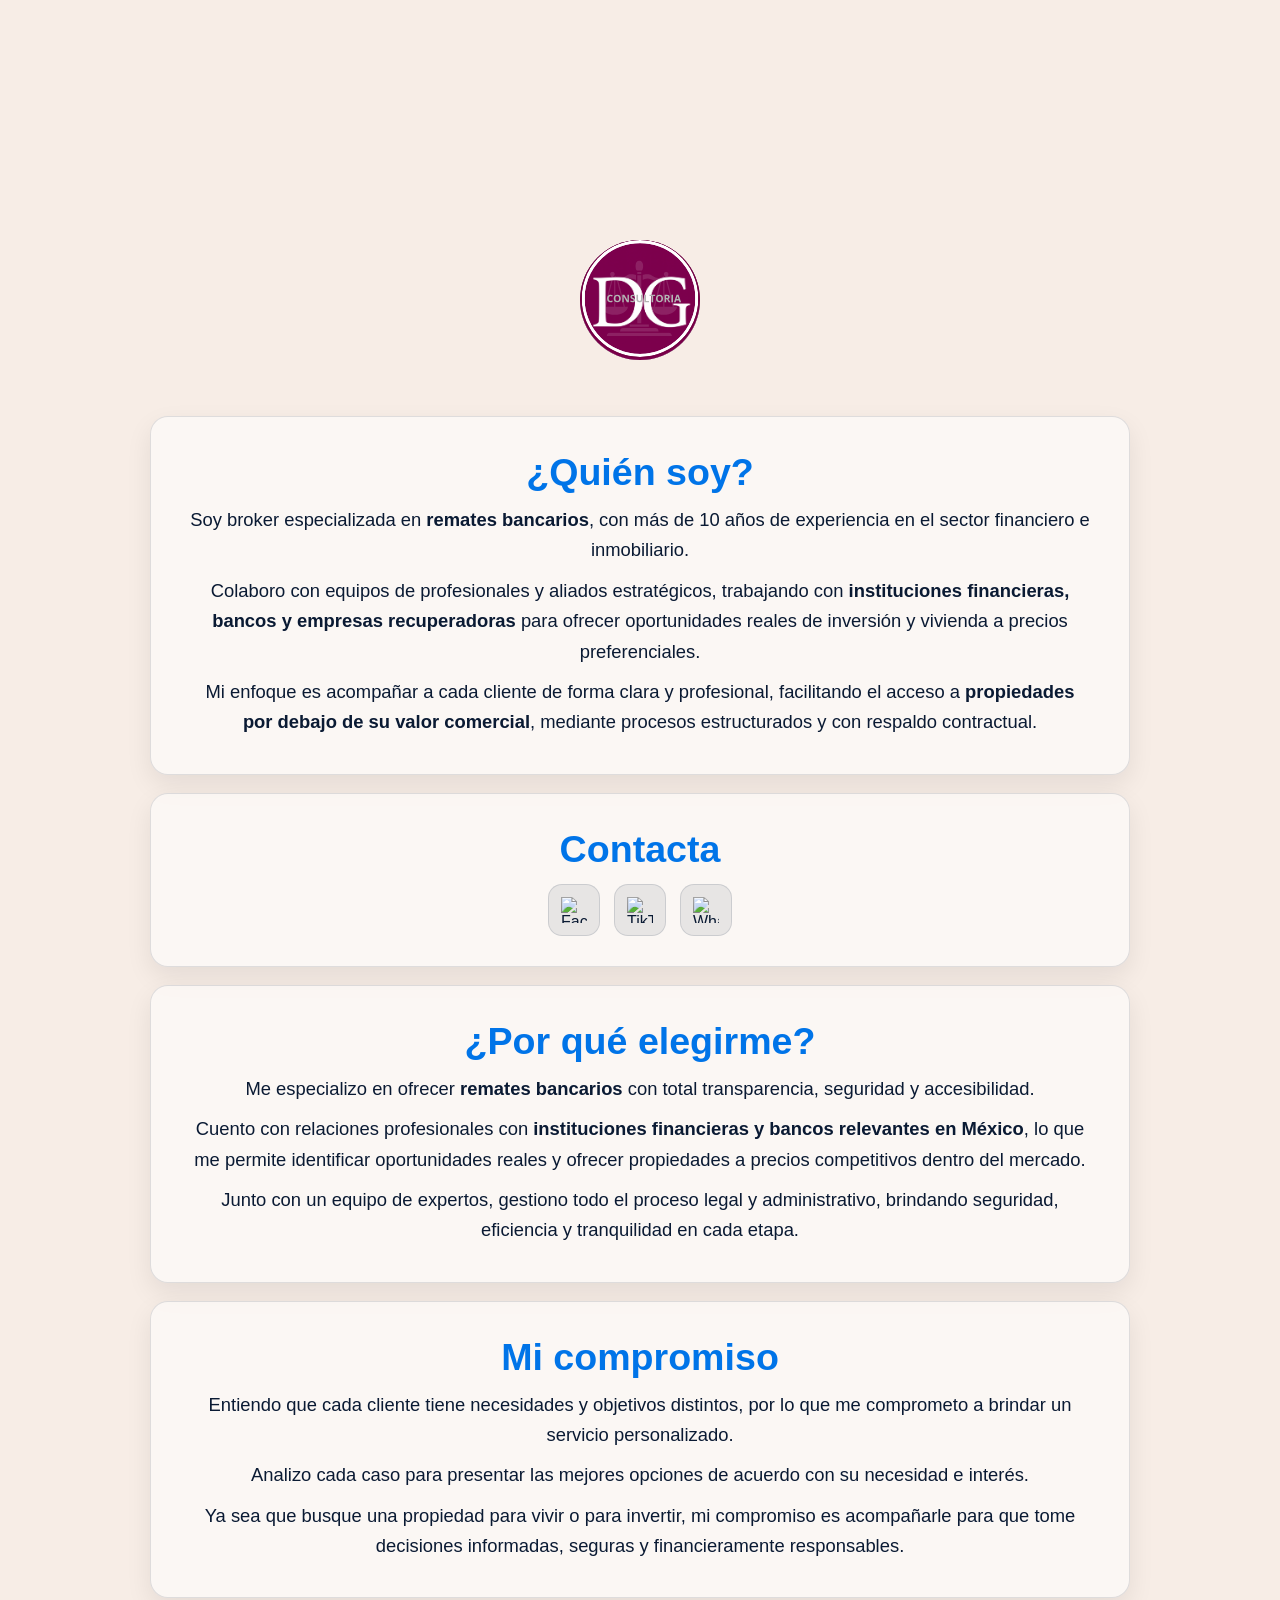
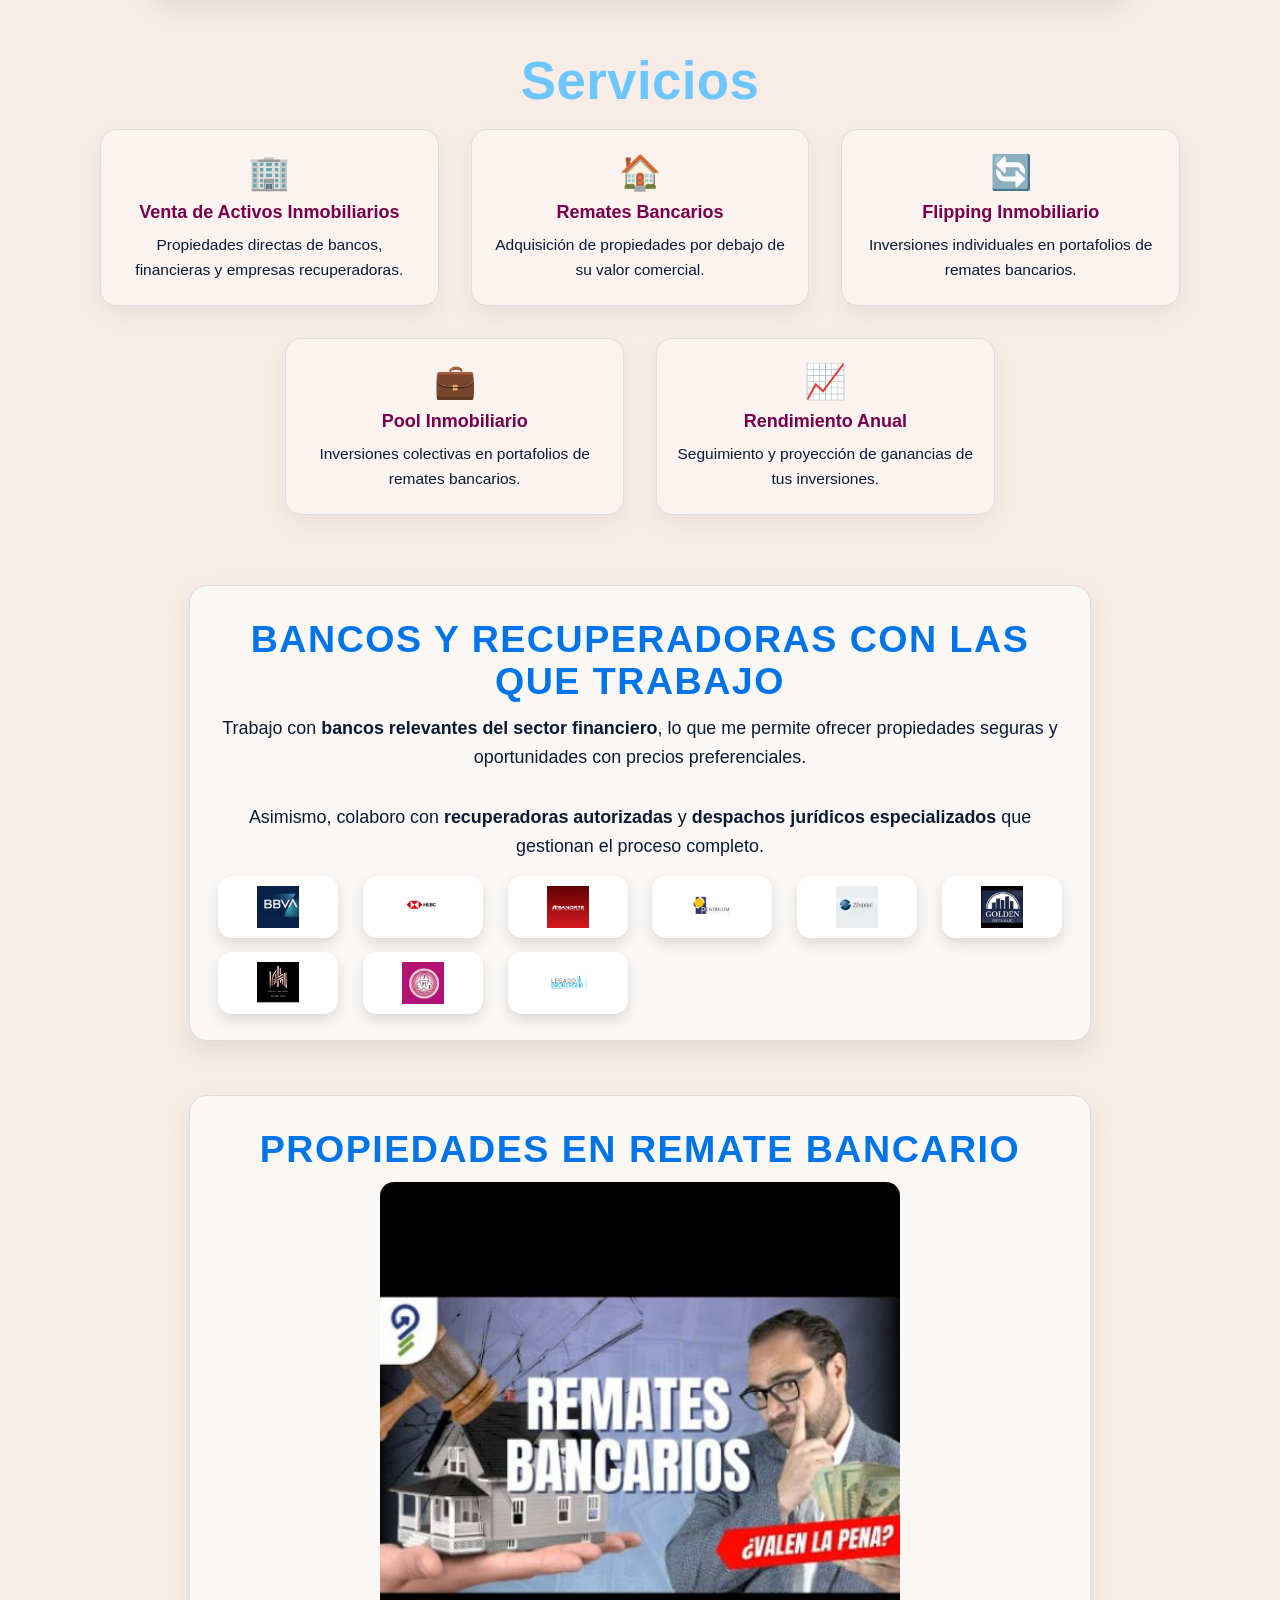
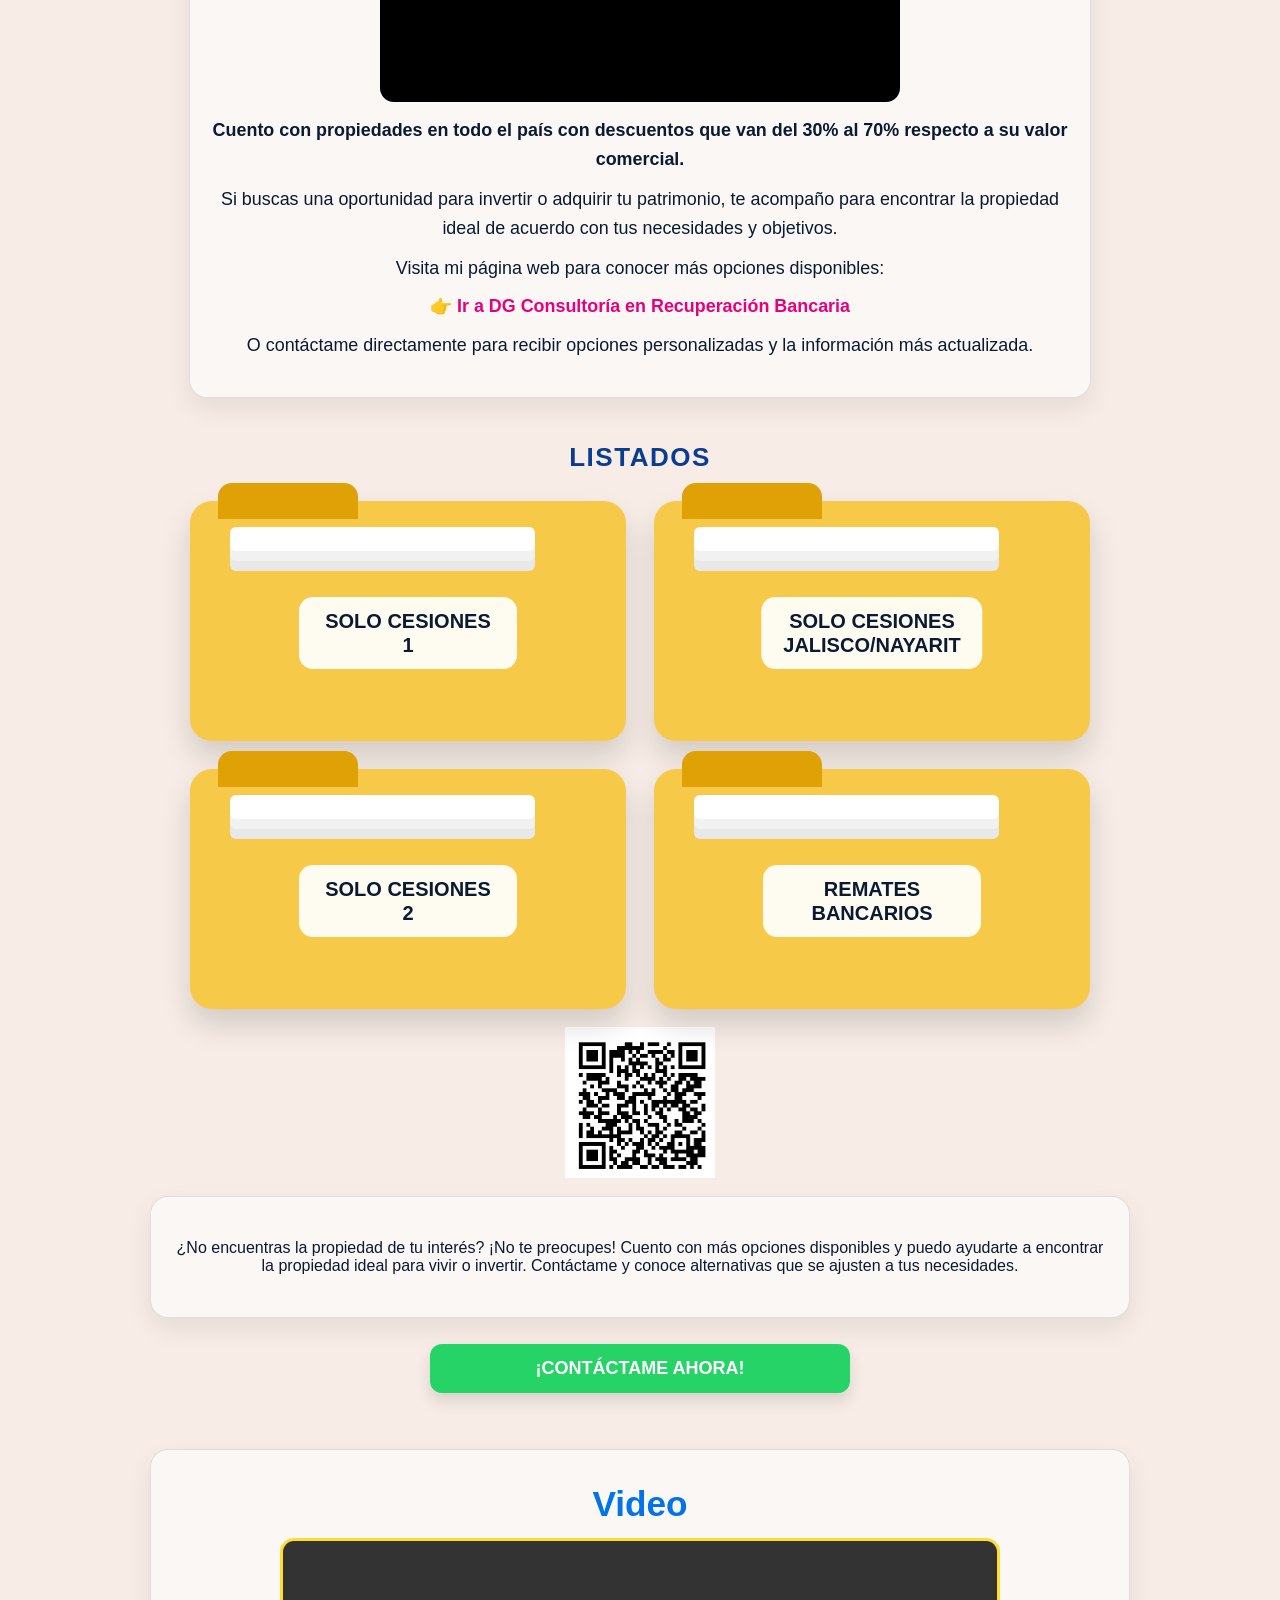
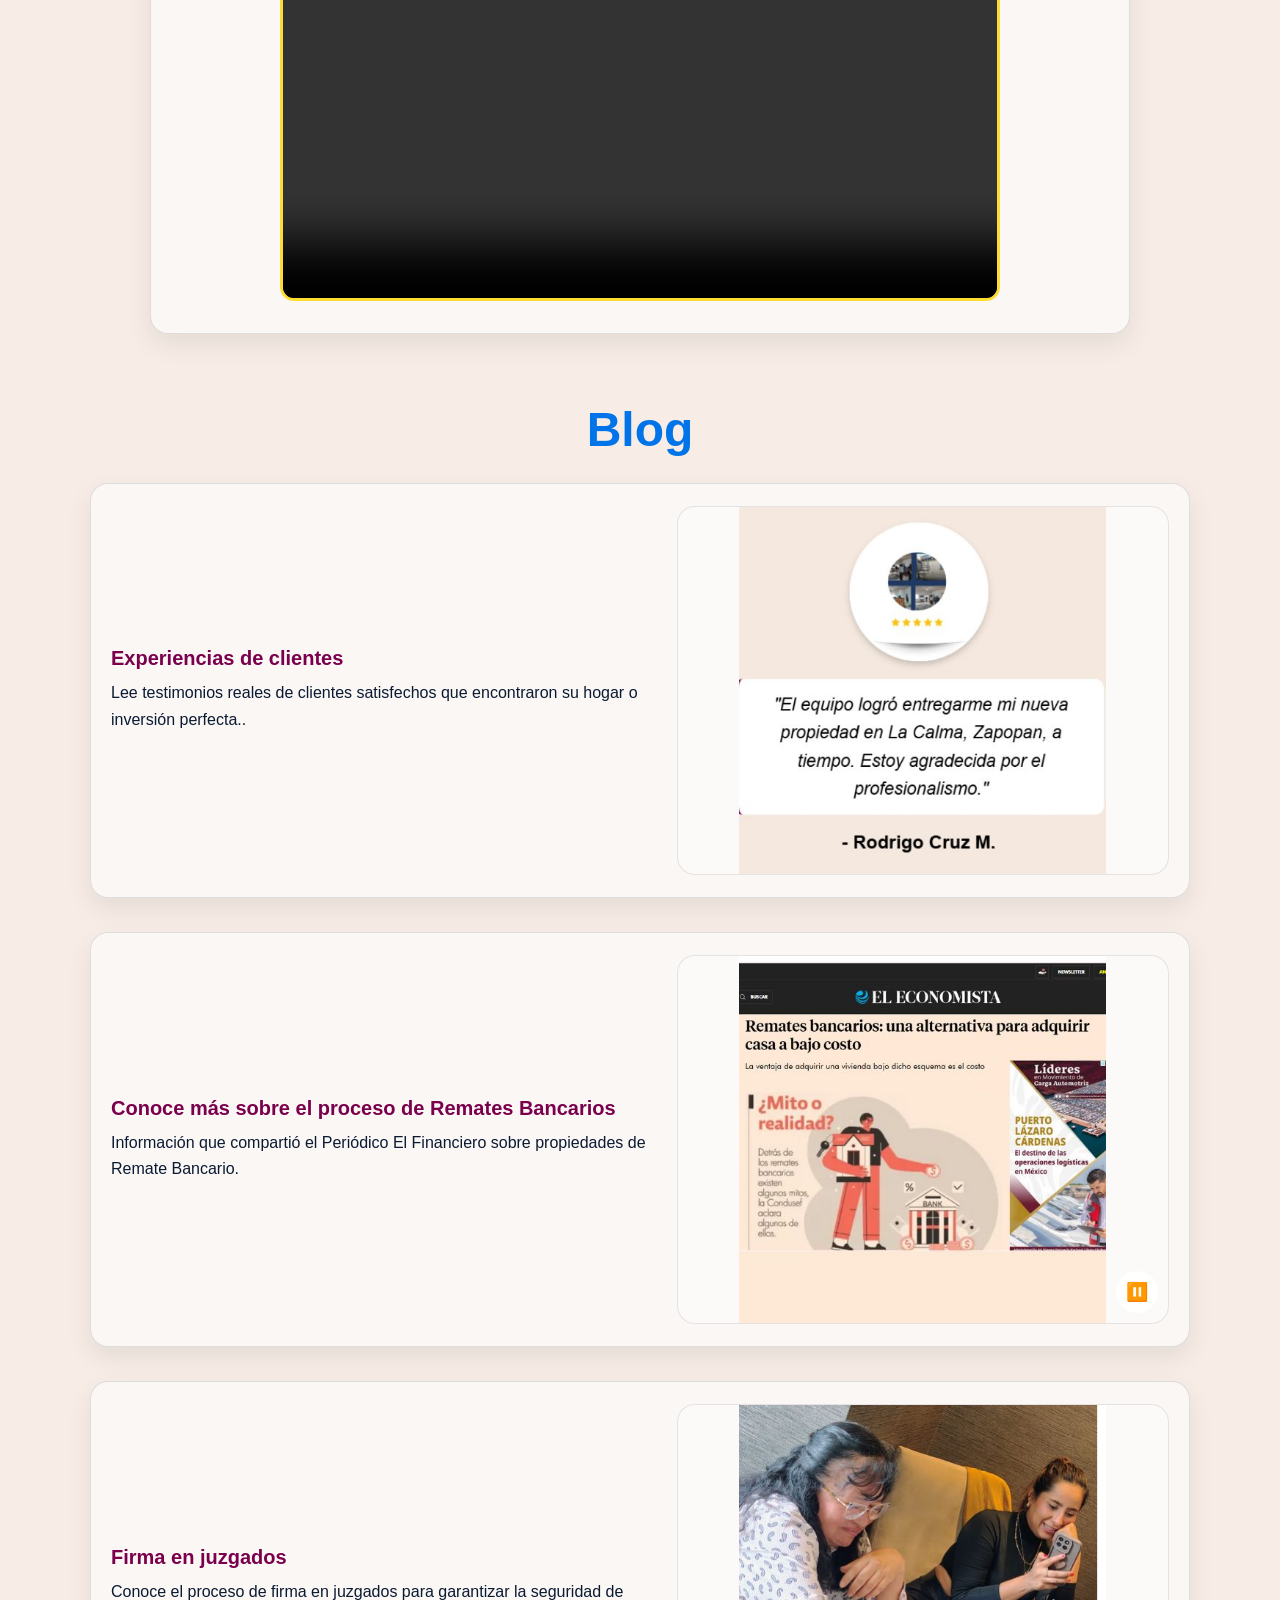
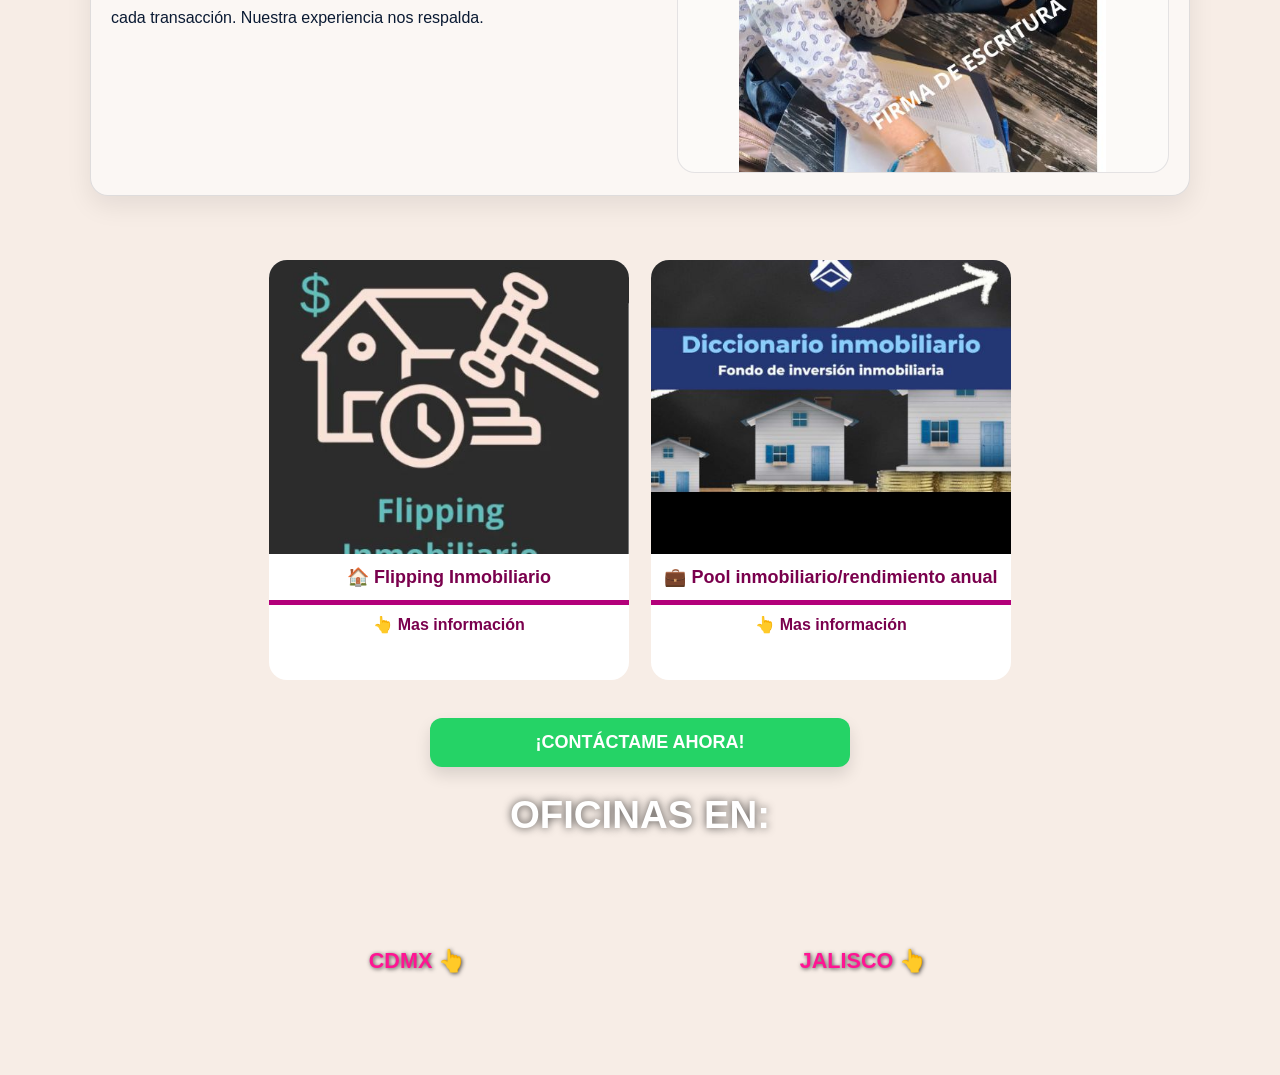
==== index.html @ c0a57ff4 "nombre" ====
<!DOCTYPE html>
<html lang="es">
<head>
  <meta charset="UTF-8">
  <meta name="description" content="Busva Home Broker, especialistas en remates bancarios. Descubre propiedades a precios increíbles con seguridad y transparencia.">
  <meta name="viewport" content="width=device-width, initial-scale=1.0">
  <title>DG DG-Consultoria-en-Recuperacion-Bancaria</title>
  <link rel="stylesheet" href="index.css">
</head>
<body>

  <!-- Header con Video -->
  <header class="header-video">
    <video autoplay muted loop playsinline class="video-fondo">
      <source src="videogd.mp4" type="video/mp4">
      Tu navegador no soporta videos.
    </video>
  </header>
<!-- Sección de encabezado -->
<div class="header">
  <div class="logo-container">
    <img src="DG (2).svg" alt="Logo DG">
  </div>

<section class="about-wrap">

  <!-- ¿QUIÉN SOY? -->
 <div class="about-card">
  <h2>¿Quién soy?</h2>

  <p>
    Soy <!-- <strong>Dana Garcia</strong>,--> broker especializada en <strong>remates bancarios</strong>,
    con más de 10 años de experiencia en el sector financiero e inmobiliario.
  </p>

  <p>
    Colaboro con equipos de profesionales y aliados estratégicos,
    trabajando con <strong>instituciones financieras, bancos y empresas recuperadoras</strong>
    para ofrecer oportunidades reales de inversión y vivienda a precios preferenciales.
  </p>

  <p>
    Mi enfoque es acompañar a cada cliente de forma clara y profesional,
    facilitando el acceso a <strong>propiedades por debajo de su valor comercial</strong>,
    mediante procesos estructurados y con respaldo contractual.
  </p>
</div>


  <!-- CONÉCTATE -->
  <div class="about-card">
 <h2>Contacta</h2>

    <div class="social-icons">
      <a href="https://www.facebook.com/share/15GdcPPfU6/?mibextid=LQQJ4d" target="_blank">
        <img src="facebook (4).png" alt="Facebook">
      </a>

      <a href="https://www.tiktok.com/@dynahg19?_t=8rZ7peaCGr2&_r=1" target="_blank">
        <img src="tik-tok (3).png" alt="TikTok">
      </a>

      <a href="http://wa.me/523343340062" target="_blank">
        <img src="whatsapp (1).png" alt="WhatsApp">
      </a>
    </div>
  </div>

  <!-- ¿POR QUÉ ELEGIRNOS? -->
<div class="about-card">
  <h2>¿Por qué elegirme?</h2>

  <p>
    Me especializo en ofrecer <strong>remates bancarios</strong> con total transparencia,
    seguridad y accesibilidad.
  </p>

  <p>
    Cuento con relaciones profesionales con
    <strong>instituciones financieras y bancos relevantes en México</strong>,
    lo que me permite identificar oportunidades reales y ofrecer propiedades
    a precios competitivos dentro del mercado.
  </p>

  <p>
    Junto con un equipo de expertos, gestiono todo el proceso legal y administrativo,
    brindando seguridad, eficiencia y tranquilidad en cada etapa.
  </p>
</div>

<!-- NUESTRO COMPROMISO -->
<div class="about-card">
  <h2>Mi compromiso</h2>

  <p>
    Entiendo que cada cliente tiene necesidades y objetivos distintos,
    por lo que me comprometo a brindar un servicio personalizado.
  </p>

  <p>
    Analizo cada caso para presentar las mejores opciones
    de acuerdo con su necesidad e interés.
  </p>

  <p>
    Ya sea que busque una propiedad para vivir o para invertir,
    mi compromiso es acompañarle para que tome decisiones informadas,
    seguras y financieramente responsables.
  </p>
</div>


<!-- Sección de Servicios -->
<section class="servicios">
  <h2 class="servicios-title">Servicios</h2>

  <div class="services-grid">
    <article class="service-card">
      <div class="icon">🏢</div>
      <h3>Venta de Activos Inmobiliarios</h3>
      <p>Propiedades directas de bancos, financieras y empresas recuperadoras.</p>
    </article>

    <article class="service-card">
      <div class="icon">🏠</div>
      <h3>Remates Bancarios</h3>
      <p>Adquisición de propiedades por debajo de su valor comercial.</p>
    </article>

    <article class="service-card">
      <div class="icon">🔄</div>
      <h3>Flipping Inmobiliario</h3>
      <p>Inversiones individuales en portafolios de remates bancarios.</p>
    </article>

    <article class="service-card">
      <div class="icon">💼</div>
      <h3>Pool Inmobiliario</h3>
      <p>Inversiones colectivas en portafolios de remates bancarios.</p>
    </article>

    <article class="service-card">
      <div class="icon">📈</div>
      <h3>Rendimiento Anual</h3>
      <p>Seguimiento y proyección de ganancias de tus inversiones.</p>
    </article>
  </div>
</section>

<div class="bloque-remates">

  <!-- Sección de Bancos y Recuperadoras -->
  <section class="bancos-aliados">
    <h2 class="titulo">Bancos y Recuperadoras con las que trabajo</h2>

  <p class="texto">
  Trabajo con <strong>bancos relevantes del sector financiero</strong>, lo que me permite ofrecer 
  propiedades seguras y oportunidades con precios preferenciales.
  <br><br>
  Asimismo, colaboro con <strong>recuperadoras autorizadas</strong> y 
  <strong>despachos jurídicos especializados</strong> que gestionan el proceso completo.
</p>

    <div class="logos">
      <img src="Financial Advisor Logo in Dark Light Blue White Clean Minimalist Style  (25).jpg" alt="BBVA">
      <img src="Financial Advisor Logo in Dark Light Blue White Clean Minimalist Style  (24).jpg" alt="HSBC">
      <img src="Financial Advisor Logo in Dark Light Blue White Clean Minimalist Style  (23).jpg" alt="Banorte">
      <img src="Financial Advisor Logo in Dark Light Blue White Clean Minimalist Style  (26).jpg" alt="Pendulum">
      <img src="Financial Advisor Logo in Dark Light Blue White Clean Minimalist Style  (22).jpg" alt="Zendere">
      <img src="Financial Advisor Logo in Dark Light Blue White Clean Minimalist Style  (27).jpg" alt="Gold Republic">
       <img src="logolideres.jpg" alt="Lideres Especialistas en Remates Bancarios">
      <img src="logofjch.png"alt= "CJHI"> 
        <img src="logodafne.png"alt= "CJHI"> 
    </div>
  </section>


  <!-- Sección de Propiedades -->
 <section class="property">
  <h2 class="titulo">Propiedades en Remate Bancario</h2>

  <img class="hero" src="Financial Advisor Logo in Dark Light Blue White Clean Minimalist Style  (28).jpg"
       alt="Propiedades de Remate Bancario">

  <p class="texto">
    <strong>
      Cuento con propiedades en todo el país con descuentos que van del 30% al 70%
      respecto a su valor comercial.
    </strong>
  </p>

  <p class="texto">
    Si buscas una oportunidad para invertir o adquirir tu patrimonio,
    te acompaño para encontrar la propiedad ideal de acuerdo con tus necesidades y objetivos.
  </p>

  <p class="texto">
    Visita mi página web para conocer más opciones disponibles:<br>
    <a class="link-dg" href="https://creaciones19.github.io/DG-RECUPERADORA/" target="_blank">
      👉 Ir a DG Consultoría en Recuperación Bancaria
    </a>
  </p>

  <p class="texto">
    O contáctame directamente para recibir opciones personalizadas
    y la información más actualizada.
  </p>
</section>

</div>

<section class="fichas">
  <h3 class="titulo">LISTADOS</h3>

  <div class="grid-folders">
    <a href="https://docs.google.com/spreadsheets/d/1w2eyPj6NnJzx2WQNYTfip_htroncgdQg/edit?usp=drive_link&ouid=105491041650446978031&rtpof=true&sd=true" class="folder-css" target="_blank">
    <span>SOLO CESIONES 1</span>
    </a>

    <a href="https://docs.google.com/spreadsheets/d/1oVqLj-UO5ulmDRSxVXYgFatoxJ0wGfr0/edit?usp=drive_link&ouid=105491041650446978031&rtpof=true&sd=true" class="folder-css" target="_blank">
      <span>SOLO CESIONES JALISCO/NAYARIT</span>
    </a>

    <a href="https://docs.google.com/spreadsheets/d/1_eKIBw_6WKjCb4ngRSMq0w1XMXusJKUF/edit?usp=drive_link&ouid=105491041650446978031&rtpof=true&sd=true" class="folder-css" target="_blank">
      <span>SOLO CESIONES 2</span>
    </a>

    <a href="https://docs.google.com/spreadsheets/d/1q7z_o6Ydn3KH_XH5svqz3Q69rPi0pZ-x/edit?usp=drive_link&ouid=105491041650446978031&rtpof=true&sd=trueLINK_4" class="folder-css" target="_blank">
      <span>REMATES BANCARIOS</span>
    </a>
  </div>
</section>

 <!-- QR Section -->
  <div class="qr">
    <img src="qr dynah tarjeta.png" alt="QR 2" width="150">
  </div>
  
 <div class="section cta-text-box">
<p>
  ¿No encuentras la propiedad de tu interés? ¡No te preocupes!
  Cuento con más opciones disponibles y puedo ayudarte a encontrar
  la propiedad ideal para vivir o invertir.
  Contáctame y conoce alternativas que se ajusten a tus necesidades.
</p>

</div>


 <!-- Contact Button Section -->
<div class="cta-button">
  <button class="contact-btn"
    onclick="window.open('https://wa.me/523343340062', '_blank')">
    ¡Contáctame Ahora!
  </button>
</div>

  <!-- SECCIÓN DE CARPETAS POR ESTADO (COMENTADA PARA USO POSTERIOR) -->
  <!--
  <h3>Fichas Técnicas por Estado</h3>
  <div>
    <a href="https://drive.google.com/drive/folders/1L8qVPHCkzypX8jGW0UnXIGYmYcBB4HXK?usp=sharing" class="btn-yellow" target="_blank">Jalisco</a>
    <a href="https://drive.google.com/drive/folders/1lhPV_-UHTUj8aKlgEZaBItEYXVNAk6ZJ?usp=sharing" class="btn-yellow" target="_blank">Guanajuato</a>
    <a href="https://drive.google.com/drive/folders/1a6MGkKYusfeEQFzTxN9B5m_CFc38eWZn?usp=sharing" class="btn-yellow" target="_blank">Nayarit</a>
    <a href="https://drive.google.com/drive/folders/1zMO_F3S3ECO7y8gzoqhW5xvP61HsQQV3?usp=sharing" class="btn-yellow" target="_blank">San Luis Potosí</a>
    <a href="https://drive.google.com/drive/folders/1XAYN5ClKahBC93vcqL0fYRwCix7m9eSv?usp=sharing" class="btn-yellow" target="_blank">CDMX</a>
  </div>
  -->
</div>

 <!-- Botones de enlaces -->
     <!-- video-->
<div class="section responsive-media">
  <h2>Video</h2>
  <video controls muted playsinline width="560" height="315">
    <source src="videodgsinsonido.mp4" type="video/mp4">
    Tu navegador no soporta video.
  </video>
</div>

 

  <!-- Segundo bloque -->
  <!-- CONTENEDOR GENERAL DEL BLOG -->
<div class="blog-section">

  <!-- TÍTULO DEL BLOG -->
  <h2 class="blog-title">Blog</h2>

  <!-- ================== BLOQUE 1 ================== -->
  <div class="blog-item">
    <div class="blog-card-wrapper">
      
      <!-- Texto -->
      <div class="blog-text">
        <h3>Experiencias de clientes</h3>
        <p>Lee testimonios reales de clientes satisfechos que encontraron su hogar o inversión perfecta..</p>
      </div>

      <!-- Carrusel -->
      <div class="blog-image">
        <div class="carousel">
          <img src="Financial Advisor Logo in Dark Light Blue White Clean Minimalist Style  (9).jpg" class="active" alt="Experiencia 1">
          <img src="Financial Advisor Logo in Dark Light Blue White Clean Minimalist Style  (29).jpg" alt="Experiencia 2">
          <img src="Financial Advisor Logo in Dark Light Blue White Clean Minimalist Style  (30).jpg" alt="Experiencia 3">
          <img src="Financial Advisor Logo in Dark Light Blue White Clean Minimalist Style  (31).jpg" alt="Experiencia 4">
          <img src="Financial Advisor Logo in Dark Light Blue White Clean Minimalist Style  (10).jpg" alt="Experiencia 5">
        </div>
      </div>

    </div>
  </div>



  <!-- ================== BLOQUE 2 (LIBRO) ================== -->
  <div class="blog-item">
    <div class="blog-card-wrapper">

      <!-- Texto -->
      <div class="blog-text">
        <h3>Conoce más sobre el proceso de Remates Bancarios</h3>
        <p>Información que compartió el Periódico El Financiero sobre propiedades de Remate Bancario.</p>
      </div>

      <!-- Carrusel tipo libro -->
      <div class="blog-image">
        <div class="carousel libro">
          <img src="Financial Advisor Logo in Dark Light Blue White Clean Minimalist Style  (15).jpg" class="active" alt="Página 1">
          <img src="Financial Advisor Logo in Dark Light Blue White Clean Minimalist Style  (12).jpg" alt="Página 2">
          <img src="Financial Advisor Logo in Dark Light Blue White Clean Minimalist Style  (13).jpg" alt="Página 3">
          <img src="Financial Advisor Logo in Dark Light Blue White Clean Minimalist Style  (14).jpg" alt="Página 4">

          <!-- Botón de pausa/play SIN CAMBIOS -->
          <button id="pause-btn" aria-label="Pausar o reproducir">⏸️</button>
        </div>
      </div>

    </div>
  </div>



  <!-- ================== BLOQUE 3 ================== -->
  <div class="blog-item">
    <div class="blog-card-wrapper">

      <!-- Texto -->
      <div class="blog-text">
        <h3>Firma en juzgados</h3>
        <p>Conoce el proceso de firma en juzgados para garantizar la seguridad de cada transacción. Nuestra experiencia nos respalda.</p>
      </div>

      <!-- Carrusel -->
      <div class="blog-image">
        <div class="carousel">
          <img src="Financial Advisor Logo in Dark Light Blue White Clean Minimalist Style  (1).jpg" class="active" alt="Firma 1">
          <img src="Financial Advisor Logo in Dark Light Blue White Clean Minimalist Style  (2).jpg" alt="Firma 2">
          <img src="Financial Advisor Logo in Dark Light Blue White Clean Minimalist Style  (3).jpg" alt="Firma 3">
          <img src="Financial Advisor Logo in Dark Light Blue White Clean Minimalist Style  (4).jpg" alt="Firma 4">
          <img src="Financial Advisor Logo in Dark Light Blue White Clean Minimalist Style  (5).jpg" alt="Firma 5">
        </div>
      </div>

    </div>
  </div>

</div>

<!-- Mantengo el JS tal cual -->


<div class="cards-container">

  <!-- TARJETA 1 – FLIPPING -->
  <div class="flip-card">
    <div class="flip-inner">

      <!-- Frente -->
      <div class="flip-front">
        <img src="Financial Advisor Logo in Dark Light Blue White Clean Minimalist Style  (16).jpg" alt="Flipping">
        <h3>🏠 Flipping Inmobiliario</h3>
        <h2>👆  Mas información</h2>
      </div>

      <!-- Atrás -->
    <!-- ATRÁS con slider -->

    
<div class="flip-back">
  <div class="slider">
    <div class="slide"><img src="Financial Advisor Logo in Dark Light Blue White Clean Minimalist Style  (21).jpg"></div>
    <div class="slide"><img src="Financial Advisor Logo in Dark Light Blue White Clean Minimalist Style  (20).jpg"></div>
  </div>
</div>


    </div>
  </div>

  <!-- TARJETA 2 – FONDO DE INVERSIÓN -->
 <div class="flip-card flip-pool">
    <div class="flip-inner">

      <!-- Frente -->
      <div class="flip-front">
        <img src="Financial Advisor Logo in Dark Light Blue White Clean Minimalist Style  (18).jpg" alt="Fondo">
        <h3>💼 Pool inmobiliario/rendimiento anual</h3>
       
          <h2>👆  Mas información</h2>
      </div>

      <!-- Atrás -->
     <!-- ATRÁS con slider -->
<div class="flip-back">
  <div class="slider">
    <div class="slide"><img src="Financial Advisor Logo in Dark Light Blue White Clean Minimalist Style  (33).jpg"></div>
    <div class="slide"><img src="Financial Advisor Logo in Dark Light Blue White Clean Minimalist Style  (34).jpg"></div>
  </div>
</div>


    </div>
  </div>

</div>


  <!-- Botón de contacto al final -->
   <!-- Contact Button Section -->
  <div class="cta-button">
  <button class="contact-btn"
    onclick="window.open('https://wa.me/523343340062', '_blank')">
    ¡Contáctame Ahora!
  </button>
</div>

    <!-- Footer -->
       <!-- Footer con Video -->
  <!-- Footer -->
    <footer class="footer" style="position: relative; overflow: hidden;">
    <div class="footer-content">
        <!-- Video -->
        <video autoplay muted loop playsinline style="width: 100%; height: 100%; object-fit: cover;">
            <source src="videopiepag.mp4" type="video/mp4">
            Tu navegador no soporta videos.
        </video>

        <!-- Texto dentro del video -->
 <div class="texto-video">
  <h1>OFICINAS EN:</h1>
  <div class="oficinas-row">
    <a href="https://maps.app.goo.gl/A3NjaUwcxfynkEaj9" target="_blank">
      <h2> CDMX 👆</h2>
    </a>
    <a href="https://maps.app.goo.gl/8ZNDfC5USsp8Fs9c9" target="_blank">
      <h3> JALISCO 👆</h3>
    </a>
  </div>
</div>

  </footer>
    <script src="tarjeta.js"></script>
</body>
</html>
---- index.css ----
/* =========================================================
   CSS LIMPIO POR SECCIONES (REEMPLAZA TODO index.css POR ESTO)
   - MÍNIMO global (solo reset + body)
   - TODO lo demás va por clase de sección
   ========================================================= */

/* ---------- Variables ---------- */
:root{
  --bg: #F7EDE6;

  --navy: #0A1A33;
  --navy-2: #072050;

  --blue: #0074E8;
  --blue-soft: #6EC6FF;

  --wine: #7a004d;
  --pink: #ff007f;

  --card-bg: rgba(255,255,255,0.55);
  --card-brd: rgba(10, 26, 51, 0.12);
  --shadow: 0 10px 26px rgba(0,0,0,0.08);

  --radius: 18px;
  --container: 1100px;
}

/* ---------- Reset mínimo global (NO tipografías globales) ---------- */
*{ box-sizing:border-box; }
html{ scroll-behavior:smooth; }
body{
  margin:0;
  background:var(--bg);
  font-family: Arial, sans-serif;
  color:var(--navy);
  text-align:center;
}
img{ max-width:100%; height:auto; display:block; }
a{ color:inherit; text-decoration:none; }

/* =========================================================
   HEADER VIDEO
   ========================================================= */
.header-video{
  position: relative;
  width: 100%;
  height: clamp(120px, 22vw, 220px);
  overflow: hidden;
}
.header-video .video-fondo{
  position: absolute;
  inset: 0;
  width: 100%;
  height: 100%;
  object-fit: cover;
  z-index: -1;
}

/* =========================================================
   HEADER LOGO
   ========================================================= */
.header{
  padding: 20px 16px;
  text-align: center;
}
.header .logo-container{
  width: 120px;
  height: 120px;
  border-radius: 50%;
  overflow: hidden;
  margin: 0 auto 10px;
  background: #000;
  display: grid;
  place-items: center;
}
.header img{
  width: 100%;
  height: 100%;
  object-fit: cover;
}

/* =========================================================
   CARD BASE (solo para secciones que tú decidas)
   ========================================================= */
.about-card,
.section,
.bloque-remates > section{
  width: min(92%, 980px);
  margin: 18px auto;
  padding: 26px 22px;
  background: var(--card-bg);
  border: 1px solid var(--card-brd);
  border-radius: var(--radius);
  box-shadow: var(--shadow);
  overflow: hidden;
}

/* =========================================================
   ABOUT WRAP + ABOUT CARD (texto y títulos SOLO aquí)
   ========================================================= */
.about-wrap{
  padding: 28px 0 10px;
}

.about-card h2{
  margin: 8px 0 12px;
  font-size: clamp(1.35rem, 4vw, 2.35rem);
  font-weight: 900;
  color: var(--blue);
  line-height: 1.12;
  padding: 0 10px;
  overflow-wrap: anywhere;
  word-break: break-word;
}

.about-card p{
  width: 100%;
  max-width: 900px;
  margin: 10px auto;
  font-size: clamp(1rem, 2.1vw, 1.15rem);
  line-height: 1.65;
  color: var(--navy);
  text-align: center;
}

/* Redes */
.social-icons{
  display:flex;
  justify-content:center;
  gap:14px;
  margin: 14px 0 4px;
  flex-wrap:wrap;
}
.social-icons a{
  width:52px;
  height:52px;
  display:grid;
  place-items:center;
  border-radius:14px;
  background: rgba(10,26,51,0.08);
  border:1px solid rgba(10,26,51,0.12);
  transition: transform .2s ease, box-shadow .2s ease, background .2s ease;
}
.social-icons a:hover{
  transform: translateY(-3px);
  box-shadow: 0 10px 20px rgba(0,0,0,0.12);
  background: rgba(10,26,51,0.12);
}
.social-icons img{
  width:26px;
  height:26px;
  object-fit:contain;
}

/* =========================================================
   SERVICIOS (TOTALMENTE AISLADO)
   ========================================================= */
.servicios{
  padding: 26px 16px 34px;
}

.servicios-title{
  margin: 8px 0 18px;
  font-size: clamp(2rem, 6vw, 3.3rem);
  font-weight: 900;
  color: var(--blue-soft);
  letter-spacing: .4px;
}

.services-grid{
  width: min(92%, 1100px);
  margin: 0 auto;
  display: grid;
  gap: 22px;
  padding: 0 10px;
}

/* Desktop intercalado */
@media (min-width: 1025px){
  .services-grid{
    grid-template-columns: repeat(6, 1fr);
    gap: 32px;
  }
  .service-card{ grid-column: span 2; }
  .service-card:nth-child(4){ grid-column: 2 / span 2; }
  .service-card:nth-child(5){ grid-column: 4 / span 2; }
}

/* Tablet */
@media (max-width: 1024px){
  .services-grid{ grid-template-columns: repeat(2, 1fr); }
}

/* Móvil */
@media (max-width: 600px){
  .services-grid{ grid-template-columns: 1fr; }
}

.service-card{
  background: rgba(255,255,255,0.35);
  border: 1px solid rgba(10,26,51,0.10);
  border-radius: 16px;
  padding: 22px 18px;
  text-align: center;
  box-shadow: 0 10px 24px rgba(0,0,0,0.05);
  transition: transform .25s ease, box-shadow .25s ease;
}
.service-card:hover{
  transform: translateY(-6px);
  box-shadow: 0 16px 28px rgba(0,0,0,0.12);
}
.service-card .icon{ font-size: 34px; margin-bottom: 10px; }

.service-card h3{
  margin: 10px 0 10px;
  font-size: 18px;
  font-weight: 900;
  color: var(--wine);
}

.service-card p{
  width: 100%;
  margin: 0 auto;
  font-size: 15.5px;
  line-height: 1.6;
  color: var(--navy);
}
/* =========================================================
   BLOQUE FOLDER CARPETAS POR ESTADO
   ========================================================= */
.titulo{
  text-align:center;
  font-size:26px;              /* más presencia */
  font-weight:900;
  margin-bottom:28px;
  color:#0A3D91;               /* azul elegante (no chillón) */
  letter-spacing:1.5px;        /* look corporativo */
  text-transform:uppercase;
  position:relative;
}

/* GRID */
.grid-folders{
  display:grid;
  grid-template-columns: repeat(2, 1fr);
  gap:28px;
  max-width:900px;
  margin:0 auto;
}

@media(max-width:700px){
  .grid-folders{ grid-template-columns:1fr; }
}

/* FOLDER */
.folder-css{
  position:relative;
  height:240px;
  border-radius:22px;
  background:#f7c948;
  text-decoration:none;
  display:flex;
  align-items:center;
  justify-content:center;
  box-shadow:0 16px 30px rgba(0,0,0,.15);
  transition:.2s ease;
}

.folder-css:hover{
  transform:translateY(-4px);
  box-shadow:0 22px 40px rgba(0,0,0,.2);
}

/* PESTAÑA SUPERIOR */
.folder-css::before{
  content:"";
  position:absolute;
  top:-18px;
  left:28px;
  width:140px;
  height:36px;
  background:#e0a106;
  border-radius:14px 14px 0 0;
}

/* HOJAS */
.folder-css::after{
  content:"";
  position:absolute;
  top:26px;
  left:40px;
  width:70%;
  height:24px;
  background:#ffffff;
  border-radius:6px;
  box-shadow:
    0 10px 0 #f1f1f1,
    0 20px 0 #e8e8e8;
}

/* TEXTO */
/* TEXTO (ETIQUETA BLANCA) */
.folder-css span{
  position:absolute;
  z-index:2;

  /* 🔹 centrado real */
  top:55%;
  left:50%;
  transform:translate(-50%, -50%);

  /* 🔹 texto */
  font-size:20px;        /* antes 26px */
  font-weight:800;       /* menos pesado */
  text-transform:uppercase;
  text-align:center;
  color:#0A1A33;
  line-height:1.2;

  /* 🔹 caja */
  background:rgba(255,255,255,.92);
  padding:12px 22px;
  border-radius:14px;
  max-width:80%;
}
@media(max-width:700px){
  .folder-css span{
    font-size:18px;
    padding:10px 18px;
  }
}




/* =========================================================
   BLOQUE REMATES (AISLADO, SOLO CLASES .bloque-remates)
   ========================================================= */
.bloque-remates{
  width: min(92%, 980px);
  margin: 18px auto;
  display: grid;
  gap: 18px;
}

/* Título interno */
.bloque-remates .titulo{
  margin: 6px 0 12px;
  color: var(--blue);
  font-weight: 900;
  line-height: 1.12;
  font-size: clamp(1.35rem, 3.6vw, 2.35rem);
  padding: 0 10px;
  overflow-wrap: anywhere;
  word-break: break-word;
}

/* Texto interno */
.bloque-remates .texto{
  width: 100%;
  max-width: 900px;
  margin: 10px auto;
  font-size: clamp(1rem, 2.1vw, 1.12rem);
  line-height: 1.65;
  color: var(--navy);
}

/* Link interno */
.bloque-remates .link-dg{
  display: inline-block;
  margin-top: 8px;
  color: #e6007e;
  font-weight: 900;
}

/* Imagen hero */
.bloque-remates .hero{
  width: 100%;
  max-width: 520px;   /* controla el tamaño como antes */
  height: auto;
  display: block;
  margin: 12px auto 14px;
  border-radius: 14px;
  object-fit: contain; /* evita recortes raros */
}

/* Logos GRID */
.bloque-remates .logos{
  margin-top: 14px;
  display: grid;
  grid-template-columns: repeat(6, minmax(0, 1fr));
  gap: 14px;
  align-items: center;
  justify-items: center;
}

.bloque-remates .logos img{
  width: 100%;
  max-width: 120px;
  height: 62px;
  object-fit: contain;
  background: #fff;
  padding: 10px;
  border-radius: 14px;
  box-shadow: 0 6px 14px rgba(0,0,0,0.12);
}

/* Tablet: 3x2 */
@media (max-width: 1024px){
  .bloque-remates .logos{ grid-template-columns: repeat(3, minmax(0, 1fr)); }
}

/* Móvil: 2x3 */
@media (max-width: 520px){
  .bloque-remates > section{ padding: 22px 16px; }
  .bloque-remates .logos{ grid-template-columns: repeat(2, minmax(0, 1fr)); gap: 10px; }
  .bloque-remates .logos img{ max-width: 105px; height: 54px; padding: 8px; }
}

/* =========================================================
   SECCIÓN VIDEO (TU BLOQUE .section.responsive-media)
   ========================================================= */
.section.responsive-media h2{
  margin: 8px 0 12px;
  font-size: clamp(1.35rem, 4vw, 2.2rem);
  font-weight: 900;
  color: var(--blue);
}

.section.responsive-media video{
  width: min(92%, 720px);
  height: auto;
  border-radius: 14px;
  display: block;
  margin: 14px auto 6px;
  border: 3px solid rgba(255,215,0,0.8);
}

/* =========================================================
   QR + texto (aislado)
   ========================================================= */
.qr img{
  width: 150px;
  margin: 18px auto 10px;
}

body > p{
  width: min(92%, 900px);
  margin: 10px auto 20px;
  line-height: 1.65;
}

/* =========================================================
   BOTÓN WHATSAPP (solo clase .contact-btn)
   ========================================================= */
.contact-btn{
  display: inline-flex;
  align-items: center;
  justify-content: center;
  gap: 10px;
  margin: 8px auto;
  padding: 14px 18px;
  font-size: 18px;
  font-weight: 900;
  color: #fff;
  background: #25D366;
  border: none;
  border-radius: 12px;
  cursor: pointer;
  text-transform: uppercase;
  transition: transform .2s ease, filter .2s ease;
  width: min(90%, 420px);
  box-shadow: 0 8px 16px rgba(0,0,0,0.12);
}
.contact-btn:hover{ transform: scale(1.04); filter: brightness(0.95); }

/* =========================================================
   BLOG (Aislado: arregla tu .blog-card-wrapper, .blog-text)
   ========================================================= */
.blog-section{
  padding: 40px 16px 20px;
}

.blog-title{
  margin: 10px 0 26px;
  font-size: clamp(1.8rem, 5vw, 3rem);
  font-weight: 900;
  color: var(--blue);
}

.blog-item{
  width: min(92%, 1100px);
  margin: 0 auto 34px;
}

/* Wrapper que tú ya usas */
.blog-card-wrapper{
  width: 100%;
  display: grid;
  grid-template-columns: 1.05fr 0.95fr;
  gap: 22px;

  background: var(--card-bg);
  border: 1px solid var(--card-brd);
  border-radius: var(--radius);
  box-shadow: var(--shadow);
  padding: 22px 20px;
  align-items: center;
}

.blog-text{
  text-align: left;
}

.blog-text h3{
  margin: 0 0 10px;
  font-size: 1.25rem;
  font-weight: 900;
  color: var(--wine);
}

.blog-text p{
  width: 100%;
  margin: 0;
  line-height: 1.65;
}

/* Carrusel */
.blog-image{
  display: flex;
  justify-content: center;
}

.carousel{
  position: relative;
  width: min(100%, 520px);
  aspect-ratio: 4/3;
  overflow: hidden;
  border-radius: 18px;
  display: grid;
  place-items: center;
  background: rgba(255,255,255,0.35);
  border: 1px solid rgba(10,26,51,0.10);
}

.carousel img{
  position: absolute;
  inset: 0;
  width: 100%;
  height: 100%;
  object-fit: contain;
  opacity: 0;
  transition: opacity 1s ease;
}
.carousel img.active{ opacity: 1; }

#pause-btn{
  position: absolute;
  bottom: 10px;
  right: 10px;
  width: 42px;
  height: 42px;
  background: rgba(255,255,255,0.92);
  border: none;
  border-radius: 50%;
  font-size: 18px;
  cursor: pointer;
}

/* Blog responsive */
@media (max-width: 900px){
  .blog-card-wrapper{
    grid-template-columns: 1fr;
    text-align: center;
  }
  .blog-text{ text-align: center; }
}

/* =========================================================
   FLIP CARDS (Aislado)
   ========================================================= */
.cards-container{
  display: flex;
  flex-wrap: wrap;
  justify-content: center;
  gap: 22px;
  padding: 10px 10px 30px;
}

.flip-card{
  width: min(92%, 360px);
  height: 420px;
  perspective: 1000px;
}

.flip-inner{
  width: 100%;
  height: 100%;
  position: relative;
  transform-style: preserve-3d;
  transition: transform 0.8s;
}

.flip-card:hover .flip-inner{ transform: rotateY(180deg); }

.flip-front, .flip-back{
  width: 100%;
  height: 100%;
  backface-visibility: hidden;
  position: absolute;
  border-radius: 18px;
  overflow: hidden;
  background: #fff;
}

.flip-front img{
  width: 100%;
  height: 70%;
  object-fit: cover;
}

.flip-front h3{
  margin: 0;
  padding: 12px 10px;
  font-size: 18px;
  font-weight: 900;
  background: #fff;
  color: var(--wine);
  border-bottom: 3px solid #b3007a;
}

.flip-front h2{
  margin: 0;
  padding: 10px 10px;
  font-size: 16px;
  font-weight: 900;
  background: #fff;
  color: var(--wine);
  border-top: 2px solid #b3007a;
}

.flip-back{
  transform: rotateY(180deg);
  padding: 0;
}

.slider{
  width: 100%;
  height: 100%;
  display: flex;
  overflow-x: auto;
  scroll-snap-type: x mandatory;
  scroll-behavior: smooth;
}

.slide{
  min-width: 100%;
  height: 100%;
  scroll-snap-align: center;
  display: grid;
  place-items: center;
  background: #fff;
}
.slide img{
  width: 100%;
  height: 100%;
  object-fit: contain;
}


/* =========================================
   BACK + SLIDER RESPONSIVE (MÓVIL/TABLET)
   SOLO para las flip-cards
   ========================================= */
@media (max-width: 768px){

  /* La parte de atrás debe ocupar SIEMPRE todo el alto */
  .flip-card .flip-back{
    overflow: hidden;       /* evita que se “desborde” raro */
  }

  /* El slider debe ser scrolleable en móvil (drag) */
  .flip-card .slider{
    height: 100%;
    overflow-x: scroll;                 /* <- clave (no auto) */
    overflow-y: hidden;
    -webkit-overflow-scrolling: touch;  /* iPhone */
    scroll-snap-type: x mandatory;
    scroll-behavior: smooth;
    display: flex;
  }

  /* Cada “pantalla” del slider */
  .flip-card .slide{
    flex: 0 0 100%;
    min-width: 100%;
    height: 100%;
    scroll-snap-align: start;
    display: flex;          /* mejor que grid para evitar cortes raros */
    align-items: stretch;
    justify-content: stretch;
  }

  .flip-card .slide img{
    width: 100%;
    height: 100%;
    object-fit: contain;    /* se ve completa sin recortar */
    display: block;
  }
}

@media (max-width: 480px){
  .flip-card .slider{ height: 100%; }
  .flip-card .slide{ height: 100%; }
}



/* SOLO móvil/tablet: arregla el espacio del "gira" en la tarjeta pool */
@media (max-width: 768px){
  .flip-pool .flip-front{
    display: flex;
    flex-direction: column;
  }

  /* La imagen se come el espacio sobrante */
  .flip-pool .flip-front img{
    flex: 1;
    min-height: 0;
    width: 100%;
    object-fit: cover;
  }

  .flip-pool .flip-front h3{
    margin: 0;
    font-size: 16px;
    padding: 10px 10px;
  }

  /* QUITA el auto y pega "gira" al título */
  .flip-pool .flip-front h2{
    margin: 0;
    font-size: 14px;
    padding: 6px 10px 10px;
    border-top: 2px solid #b3007a;
  }
}

@media (max-width: 480px){
  .flip-pool .flip-front h3{ font-size: 15px; }
  .flip-pool .flip-front h2{ font-size: 13px; padding: 6px 10px 9px; }
}
/* ===== TEXTO "DESLIZA" SOLO DESDE CSS (RESPONSIVE) ===== */
@media (max-width: 768px){

  .flip-card .flip-back{
    position: relative;
  }

  .flip-card .flip-back::after{
    content: "DESLIZA";
    position: absolute;
    bottom: 10px;
    left: 50%;
    transform: translateX(-50%);
    z-index: 10;

    font-size: 13px;
    font-weight: 800;
    letter-spacing: 2px;
    text-transform: uppercase;

    color: var(--wine);
    opacity: 0.7;

    background: rgba(255,255,255,0.65);
    backdrop-filter: blur(6px);

    padding: 6px 14px;
    border-radius: 999px;

    pointer-events: none; /* no parece botón */
  }
}

/* =========================================================
   FOOTER VIDEO + TEXTO (Aislado)
   ========================================================= */
.footer-content{
  position: relative;
  width: 100%;
  aspect-ratio: 16/9;
  overflow: hidden;
  max-height: 300px;
}
.footer-content video{
  width: 100%;
  height: 100%;
  object-fit: cover;
}

.texto-video{
  position: absolute;
  inset: 0;
  display: grid;
  place-items: start center;
  padding-top: 18px;
  color: white;
  z-index: 3;
  text-align: center;
}

.texto-video h1{
  margin: 0 0 10px;
  font-size: clamp(1.2rem, 4vw, 2.4rem);
  font-weight: 900;
  color: #fff;
  text-shadow: 0 0 8px rgba(0,0,0,0.7);
}

.oficinas-row{
  width: min(92%, 900px);
  display: flex;
  justify-content: space-between;
  align-items: center;
  gap: 16px;
  padding: 0 12px;
}
.oficinas-row a{ flex: 1; }

.oficinas-row h2,
.oficinas-row h3{
  margin: 0;
  font-size: clamp(1rem, 2.8vw, 1.35rem);
  font-weight: 900;
  white-space: normal;
  overflow-wrap: anywhere;
  color: #FF1493;
  text-shadow: 1px 1px 4px rgba(0,0,0,0.7);
}

@media (max-width: 600px){
  .oficinas-row{ flex-direction: column; gap: 8px; }
}
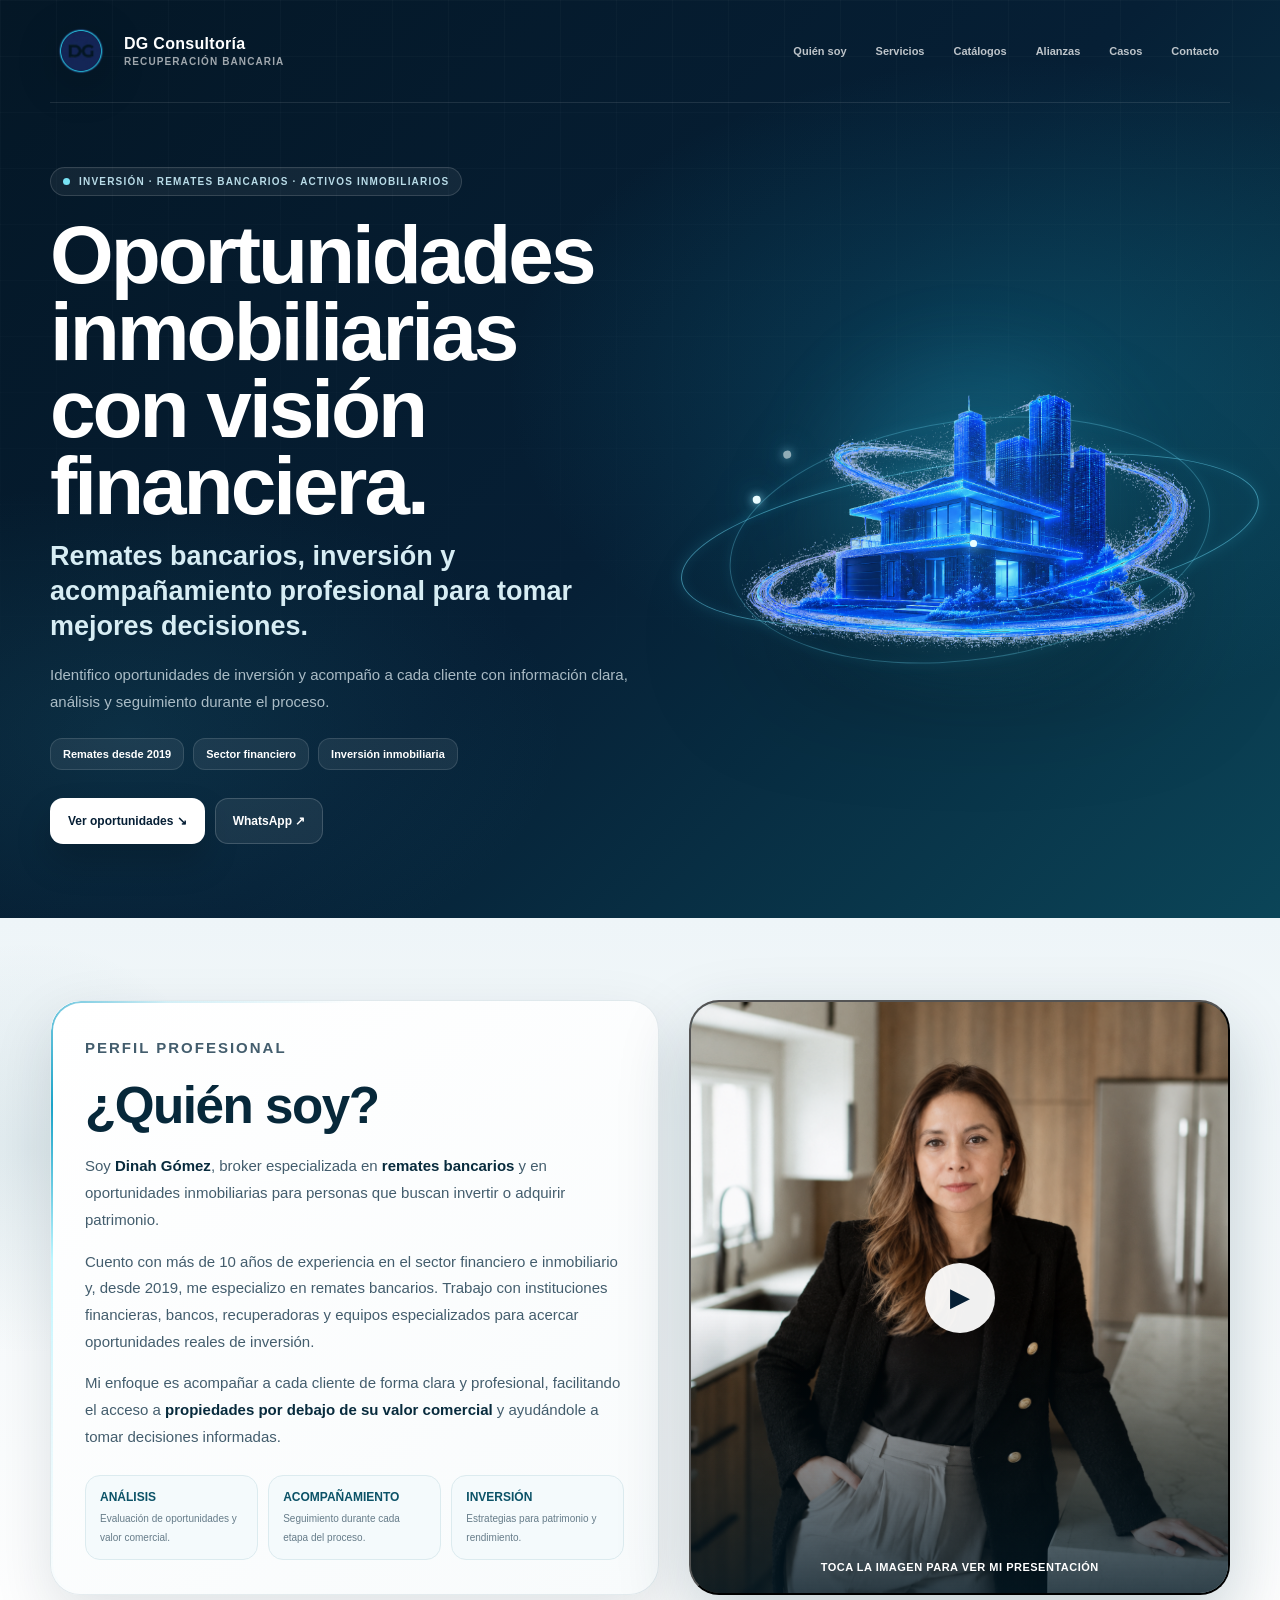
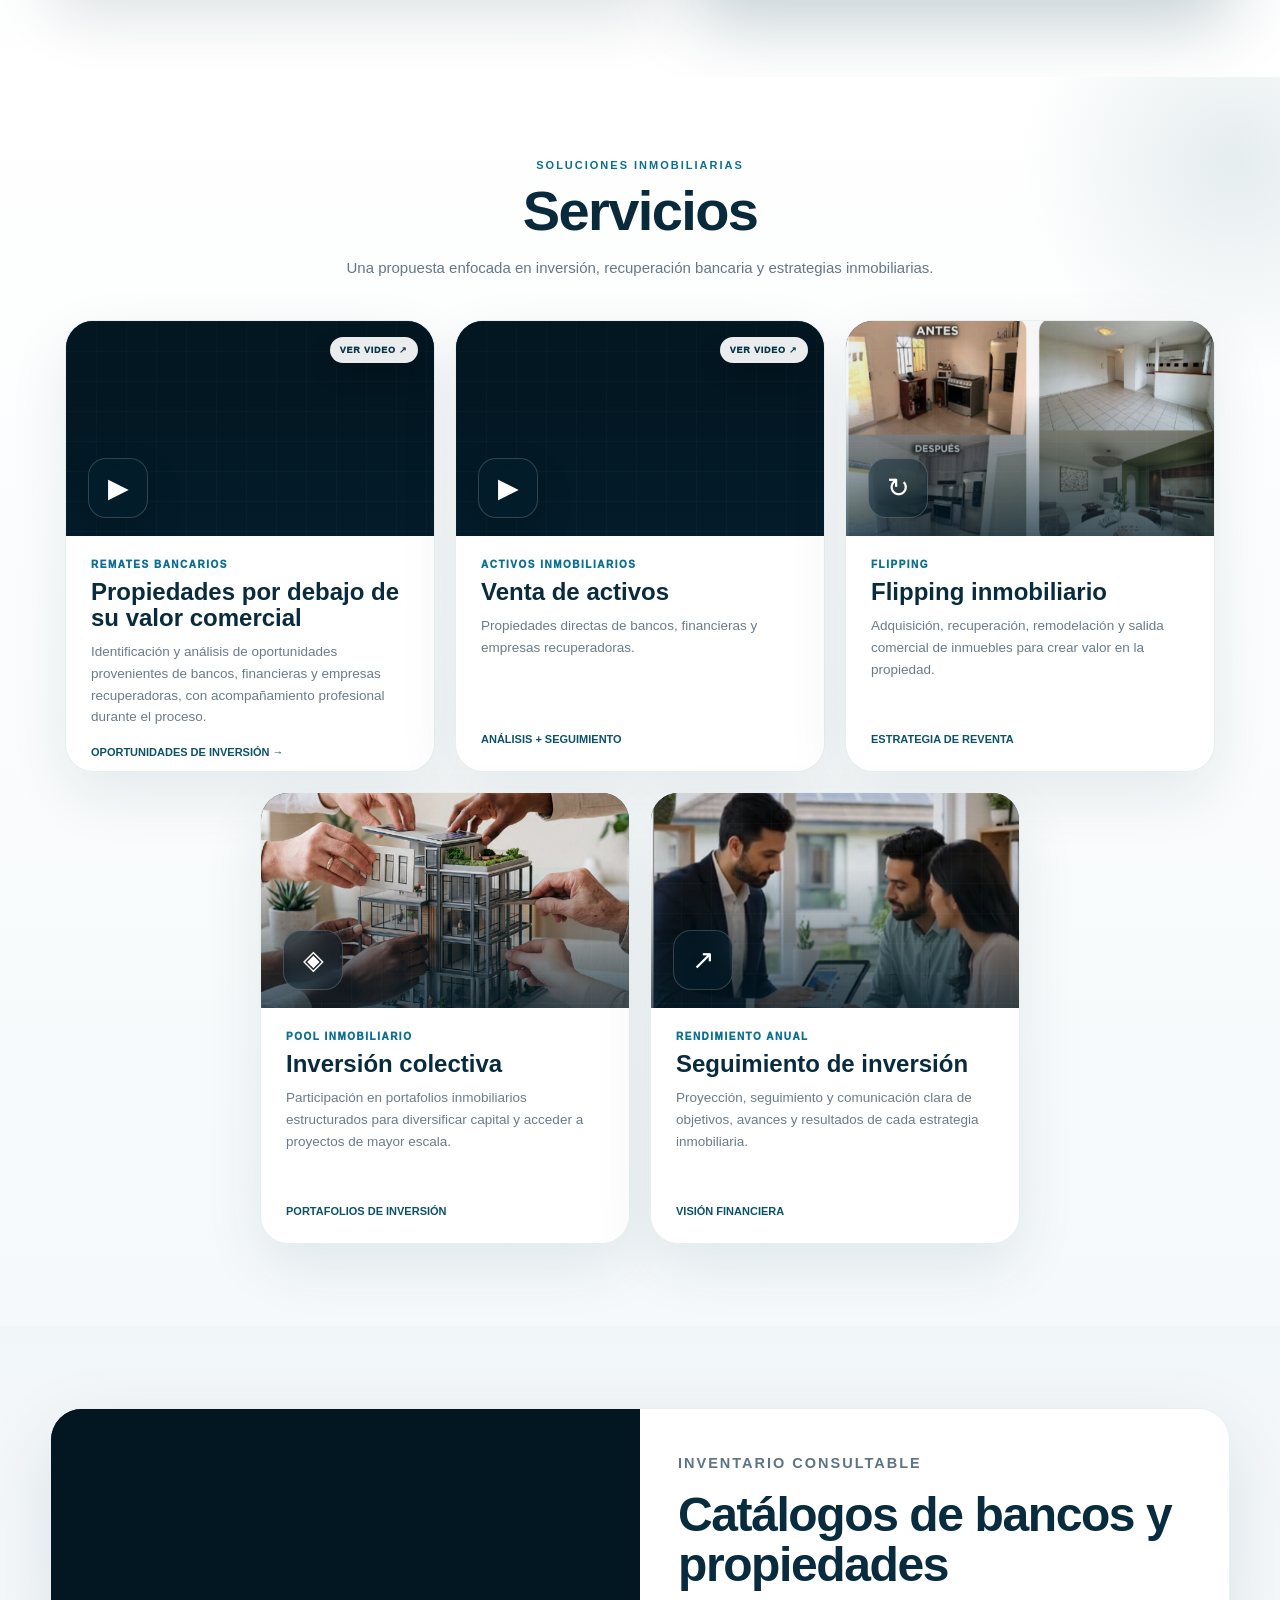
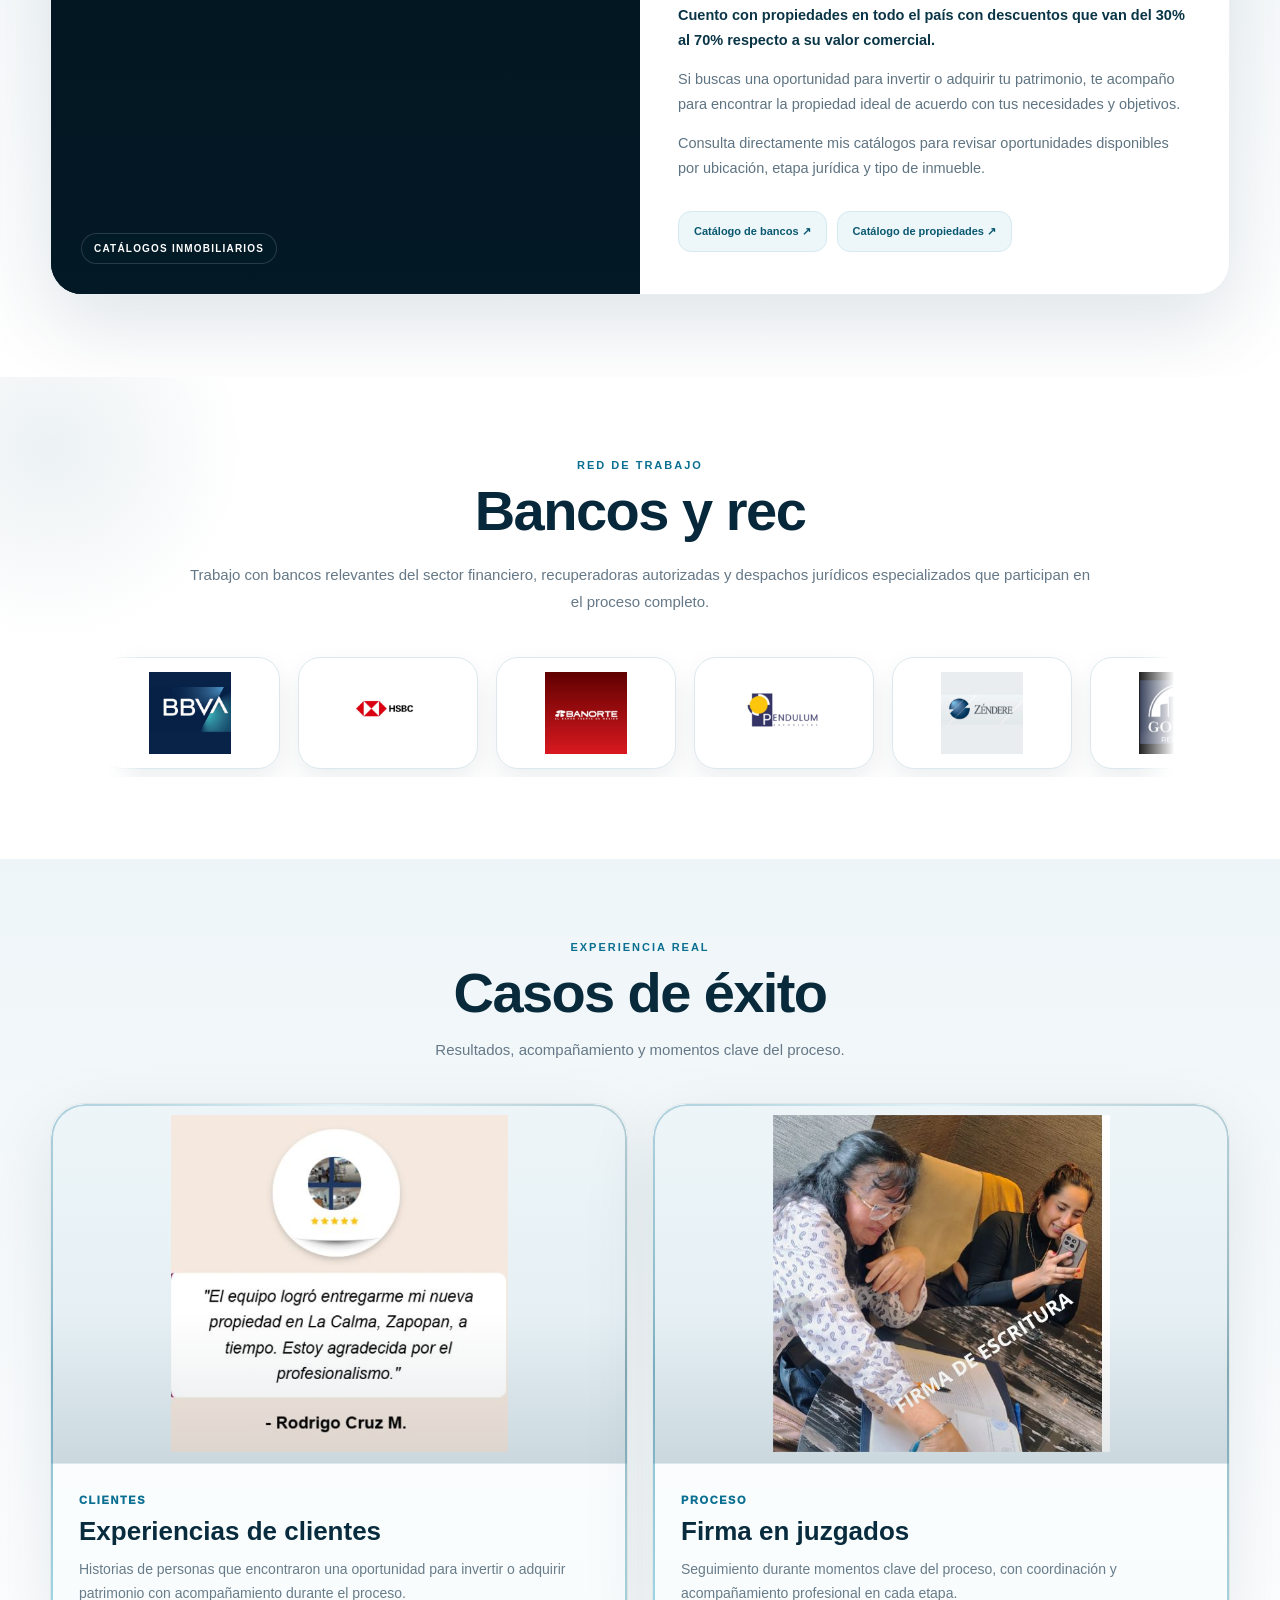
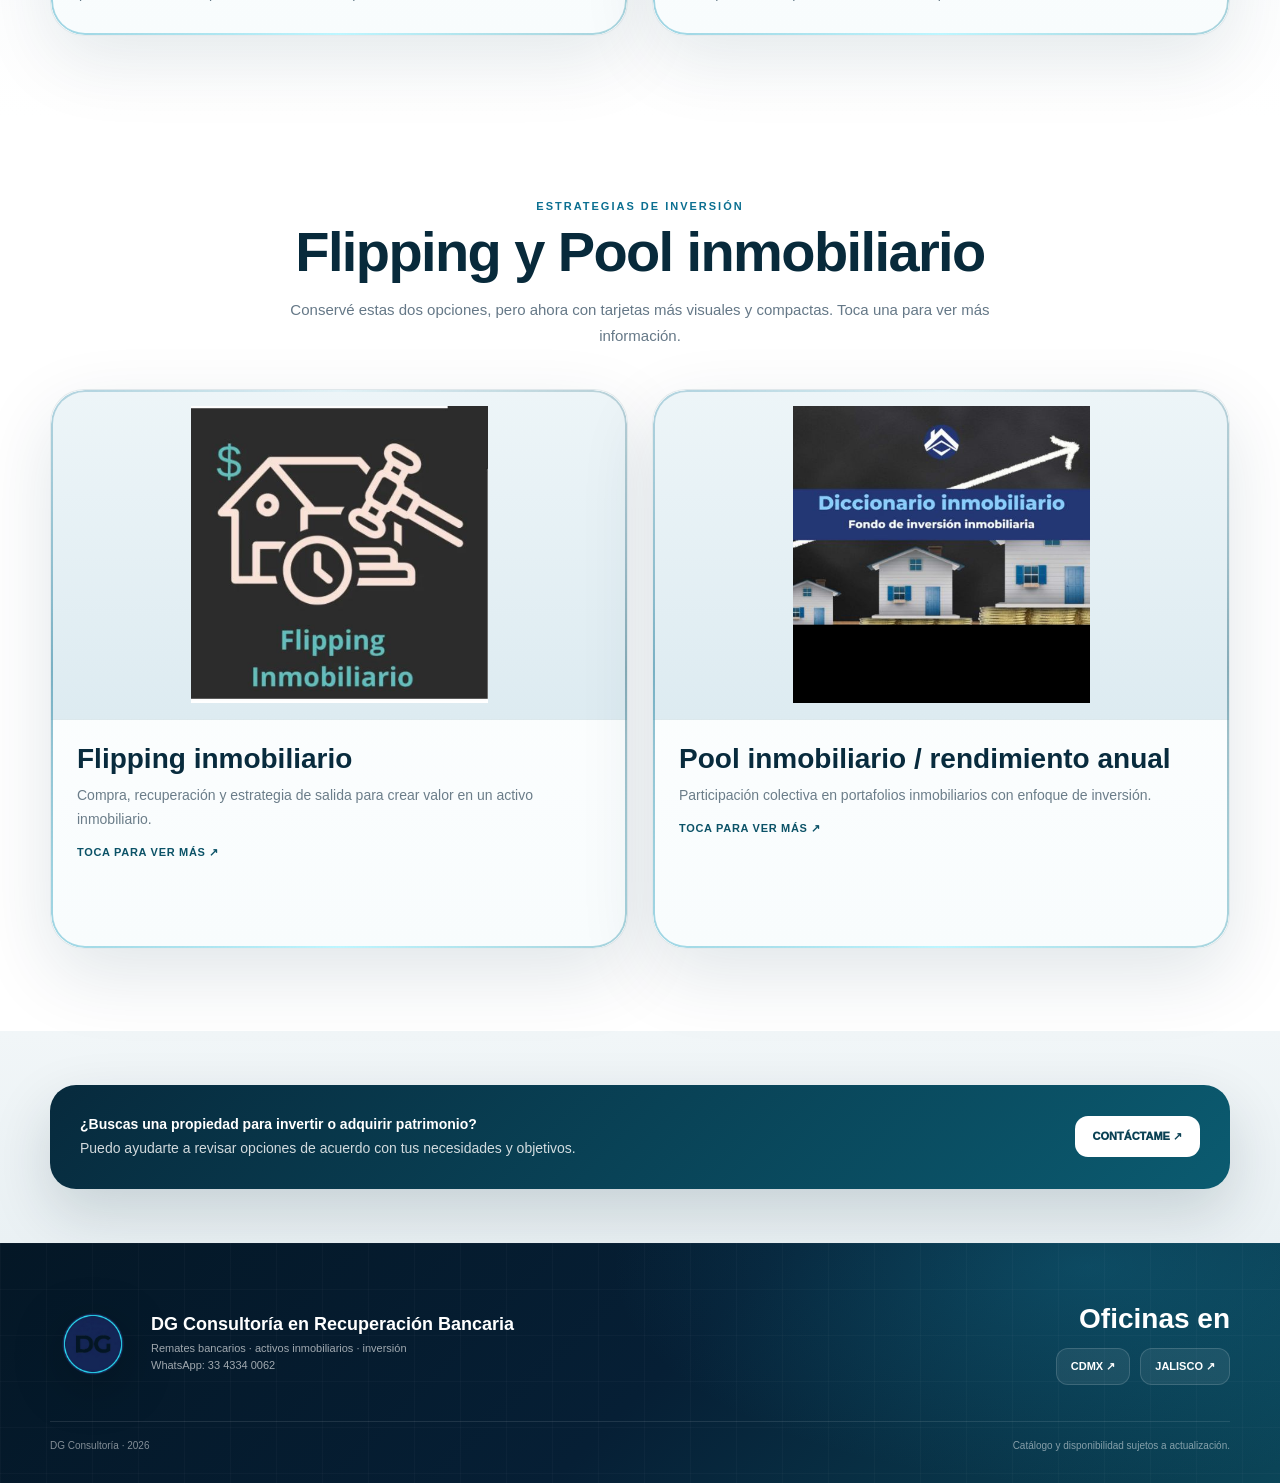
==== commit e2a56562: "cambio todo html" ====
--- a/index.html
+++ b/index.html
@@ -1,465 +1,786 @@
-<!DOCTYPE html>
-<html lang="es">
+<!doctype html>
+<html lang="es-MX">
 <head>
-  <meta charset="UTF-8">
-  <meta name="description" content="Busva Home Broker, especialistas en remates bancarios. Descubre propiedades a precios increíbles con seguridad y transparencia.">
-  <meta name="viewport" content="width=device-width, initial-scale=1.0">
-  <title>DG DG-Consultoria-en-Recuperacion-Bancaria</title>
-  <link rel="stylesheet" href="index.css">
+  <meta charset="utf-8">
+  <meta name="viewport" content="width=device-width,initial-scale=1,viewport-fit=cover">
+  <meta name="theme-color" content="#061f35">
+  <meta name="description" content="DG Consultoría en Recuperación Bancaria. Remates bancarios, activos inmobiliarios, flipping, pool inmobiliario y oportunidades de inversión.">
+  <title>DG Consultoría en Recuperación Bancaria</title>
+  <style>
+    @property --ring-angle{syntax:"<angle>";initial-value:0deg;inherits:false}
+    :root{
+      --petroleo:#0b5267;
+      --petroleo-2:#0a3f52;
+      --navy:#061f35;
+      --navy-2:#041726;
+      --blue:#0b6f91;
+      --cyan:#63d4ef;
+      --ice:#eaf7fb;
+      --ink:#10283a;
+      --muted:#657887;
+      --paper:#f7fafc;
+      --line:#dbe8ee;
+      --white:#fff;
+      --shadow:0 22px 60px rgba(4,35,52,.12);
+      --radius:28px;
+      --max:1180px;
+    }
+    *{box-sizing:border-box}
+    html{scroll-behavior:smooth}
+    body{margin:0;background:#eef4f7;color:var(--ink);font-family:Arial,Helvetica,sans-serif;overflow-x:hidden}
+    img,video{max-width:100%;display:block}
+    a{color:inherit;text-decoration:none}
+    button{font:inherit}
+    .shell{width:min(var(--max),calc(100% - 40px));margin-inline:auto}
+    .section{padding:82px 0}
+    .eyebrow{margin:0 0 11px;color:var(--blue);font-size:11px;font-weight:900;letter-spacing:2px;text-transform:uppercase}
+    .section-title{margin:0;color:#082a3b;font-size:clamp(32px,4.4vw,56px);line-height:1.02;letter-spacing:-1.6px}
+    .section-copy{max-width:760px;margin:16px auto 0;color:var(--muted);font-size:15px;line-height:1.75}
+    .reveal{opacity:0;transform:translateY(24px);transition:.75s cubic-bezier(.2,.7,.2,1)}
+    .reveal.in-view{opacity:1;transform:none}
+
+    /* ===== HERO ===== */
+    .hero{position:relative;overflow:hidden;min-height:720px;color:#fff;background:
+      radial-gradient(760px 480px at 80% 42%,rgba(17,138,171,.30),transparent 68%),
+      radial-gradient(620px 360px at 10% 80%,rgba(37,120,145,.20),transparent 70%),
+      linear-gradient(135deg,var(--navy-2),var(--navy) 52%,#0b4558)}
+    .hero-grid{position:absolute;inset:0;pointer-events:none;background-image:linear-gradient(rgba(255,255,255,.025) 1px,transparent 1px),linear-gradient(90deg,rgba(255,255,255,.025) 1px,transparent 1px);background-size:56px 56px;mask-image:linear-gradient(to bottom,#000 0%,transparent 92%)}
+    .topbar{position:relative;z-index:10;display:flex;align-items:center;justify-content:space-between;gap:20px;padding:20px 0;border-bottom:1px solid rgba(255,255,255,.10)}
+    .brand{display:flex;align-items:center;gap:12px;font-weight:900;letter-spacing:.3px}
+    .brand img{width:62px;height:62px;object-fit:contain;background:transparent;border-radius:0;padding:0;box-shadow:none;filter:drop-shadow(0 10px 22px rgba(0,0,0,.24))}
+    .brand small{display:block;margin-top:3px;color:rgba(255,255,255,.62);font-size:10px;font-weight:700;letter-spacing:1.1px}
+    .nav-links{display:flex;gap:7px;flex-wrap:wrap;justify-content:flex-end}
+    .nav-links a{padding:9px 11px;border-radius:10px;color:rgba(255,255,255,.74);font-size:11px;font-weight:800}
+    .nav-links a:hover{background:rgba(255,255,255,.08);color:#fff}
+    .hero-inner{position:relative;z-index:3;display:grid;grid-template-columns:1.08fr .92fr;gap:48px;align-items:center;min-height:620px;padding:64px 0 74px}
+    .hero-kicker{display:inline-flex;align-items:center;gap:9px;padding:8px 12px;border:1px solid rgba(255,255,255,.14);border-radius:999px;background:rgba(255,255,255,.06);color:#b9dce8;font-size:10px;font-weight:900;letter-spacing:1.2px;text-transform:uppercase}
+    .pulse{width:7px;height:7px;border-radius:50%;background:#78e2f4;box-shadow:0 0 0 0 rgba(120,226,244,.7);animation:pulse 2s infinite}
+    @keyframes pulse{70%{box-shadow:0 0 0 11px rgba(120,226,244,0)}100%{box-shadow:0 0 0 0 rgba(120,226,244,0)}}
+    .hero h1{max-width:760px;margin:20px 0 15px;font-size:clamp(44px,6.4vw,82px);line-height:.94;letter-spacing:-3px;text-wrap:balance}
+    .hero-lead{max-width:680px;margin:0;color:#d7edf4;font-size:clamp(19px,2.2vw,27px);line-height:1.3;font-weight:650}
+    .hero-summary{max-width:650px;margin:18px 0 0;color:rgba(231,244,249,.72);font-size:15px;line-height:1.75}
+    .hero-tags{display:flex;flex-wrap:wrap;gap:9px;margin-top:23px}
+    .hero-tags span{padding:9px 12px;border:1px solid rgba(255,255,255,.12);border-radius:12px;background:rgba(255,255,255,.07);font-size:11px;font-weight:800}
+    .hero-actions{display:flex;gap:10px;flex-wrap:wrap;margin-top:28px}
+    .btn{min-height:46px;padding:0 17px;border-radius:13px;display:inline-flex;align-items:center;justify-content:center;gap:9px;border:1px solid transparent;font-size:12px;font-weight:900;cursor:pointer;transition:.22s ease}
+    .btn:hover{transform:translateY(-3px)}
+    .btn-primary{background:#fff;color:var(--navy);box-shadow:0 18px 35px rgba(0,0,0,.18)}
+    .btn-glass{border-color:rgba(255,255,255,.17);background:rgba(255,255,255,.07);color:#fff}
+    .hero-visual{position:relative;min-height:500px;display:grid;place-items:center}
+    .hero-house{position:relative;z-index:2;width:min(520px,100%);filter:drop-shadow(0 40px 60px rgba(0,0,0,.28));mix-blend-mode:screen;opacity:.96}
+    .house-glow{position:absolute;width:82%;height:70%;border-radius:50%;background:radial-gradient(circle,rgba(41,166,205,.38),transparent 68%);filter:blur(30px)}
+    .orbit{position:absolute;z-index:4;left:50%;top:57%;width:112%;height:31%;border:1px solid rgba(103,212,239,.55);border-radius:50%;box-shadow:0 0 14px rgba(56,181,216,.18),inset 0 0 12px rgba(56,181,216,.11);transform:translate(-50%,-50%) rotate(-8deg);animation:orbit 10s linear infinite}
+    .orbit.back{width:93%;height:48%;opacity:.6;animation-duration:14s;animation-direction:reverse}
+    .orbit:after{content:"";position:absolute;left:14%;top:2%;width:8px;height:8px;border-radius:50%;background:#edfdff;box-shadow:0 0 10px #9cecff,0 0 24px #35b7dd,0 0 38px #0a6c8a}
+    @keyframes orbit{to{transform:translate(-50%,-50%) rotate(352deg)}}
+    .travel{position:absolute;z-index:5;left:50%;top:57%;width:7px;height:7px;border-radius:50%;background:#eaffff;box-shadow:0 0 12px #80e8ff,0 0 28px #1b9fc2;animation:travel 6.5s linear infinite}
+    .travel.t2{animation-delay:-3.25s;opacity:.65}
+    @keyframes travel{0%{transform:translate(-250px,-10px) scale(.65);opacity:.2}25%{transform:translate(0,-68px) scale(1.1);opacity:1}50%{transform:translate(250px,8px) scale(.72);opacity:.35}75%{transform:translate(0,68px) scale(1.15);opacity:1}100%{transform:translate(-250px,-10px) scale(.65);opacity:.2}}
+
+    /* ===== QUIEN SOY ===== */
+    .about{position:relative;background:linear-gradient(180deg,#eef5f8,#fff)}
+    .about::before{content:"";position:absolute;width:420px;height:420px;border-radius:50%;left:-180px;top:20px;background:radial-gradient(circle,rgba(11,82,103,.09),transparent 70%)}
+    .about-grid{display:grid;grid-template-columns:1.06fr .94fr;gap:30px;align-items:stretch}
+    .glow-card{position:relative;isolation:isolate;border-radius:30px;padding:34px;background:linear-gradient(145deg,#fff,#f8fbfc);border:1px solid rgba(7,74,96,.10);box-shadow:var(--shadow);overflow:hidden}
+    .glow-card::before{content:"";position:absolute;z-index:4;inset:0;border-radius:30px;padding:2px;pointer-events:none;background:conic-gradient(from var(--ring-angle),transparent 0 62%,rgba(98,220,245,.18) 70%,#bdf6ff 77%,#1aa3c8 84%,rgba(58,184,216,.22) 91%,transparent 100%);-webkit-mask:linear-gradient(#000 0 0) content-box,linear-gradient(#000 0 0);-webkit-mask-composite:xor;mask-composite:exclude;animation:ring 3.7s linear infinite}
+    .glow-card::after{content:"";position:absolute;z-index:2;inset:-45%;pointer-events:none;background:linear-gradient(112deg,transparent 44%,rgba(77,196,220,.04) 48%,rgba(255,255,255,.72) 50%,rgba(38,147,175,.08) 52%,transparent 56%);transform:translateX(-72%) rotate(2deg);animation:sweep 6.4s ease-in-out infinite}
+    @keyframes ring{to{--ring-angle:360deg}}
+    @keyframes sweep{0%,30%{transform:translateX(-72%) rotate(2deg);opacity:0}40%{opacity:.55}72%,100%{transform:translateX(72%) rotate(2deg);opacity:0}}
+    .about-copy{position:relative;z-index:3}
+    .about-copy h2{margin:0 0 18px;font-size:clamp(34px,4vw,54px);letter-spacing:-1.5px;color:#07283a}
+    .about-copy p{margin:0 0 15px;color:#435d6d;font-size:15px;line-height:1.78}
+    .about-copy strong{color:#082b3d}
+    .about-points{display:grid;grid-template-columns:repeat(3,1fr);gap:10px;margin-top:25px}
+    .about-points div{padding:14px;border:1px solid #dcebef;border-radius:15px;background:#f4fafc}
+    .about-points b{display:block;color:var(--petroleo);font-size:12px;margin-bottom:4px}
+    .about-points span{color:#667c89;font-size:10px;line-height:1.45}
+    .media-card{position:relative;min-height:560px;border-radius:30px;overflow:hidden;background:#0a3040;box-shadow:0 28px 70px rgba(5,52,70,.22);cursor:pointer}
+    .media-card img,.media-card video{position:absolute;inset:0;width:100%;height:100%;object-fit:cover;object-position:center;transition:opacity .35s ease,transform .6s ease}
+    .media-card video{opacity:0;background:#061f35}
+    .media-card.is-playing video{opacity:1}
+    .media-card.is-playing img{opacity:0}
+    .media-card:hover img{transform:scale(1.02)}
+    .media-card .shade{position:absolute;z-index:3;inset:0;background:linear-gradient(to top,rgba(3,25,37,.78),transparent 48%);pointer-events:none}
+    .play{position:absolute;z-index:4;left:50%;top:50%;transform:translate(-50%,-50%);width:70px;height:70px;border-radius:50%;display:grid;place-items:center;background:rgba(255,255,255,.94);color:var(--navy);font-size:26px;box-shadow:0 18px 40px rgba(0,0,0,.25);transition:.2s}
+    .media-card:hover .play{transform:translate(-50%,-50%) scale(1.07)}
+    .media-card.is-playing .play{opacity:0}
+    .media-caption{position:absolute;z-index:4;left:22px;right:22px;bottom:20px;color:#fff;font-size:11px;font-weight:900;letter-spacing:.5px}
+    .media-card.is-playing .media-caption{opacity:0}
+
+    /* ===== SERVICIOS · MISMO MOVIMIENTO QUE LAS TARJETAS DEL PORTAFOLIO ===== */
+    .services{position:relative;overflow:hidden;background:linear-gradient(180deg,#ffffff 0%,#f5f9fb 100%)}
+    .services::before{content:"";position:absolute;width:430px;height:430px;border-radius:50%;right:-170px;top:-130px;background:radial-gradient(circle,rgba(11,82,103,.10),transparent 70%);pointer-events:none}
+    .services-head{text-align:center;position:relative;z-index:2}
+    .services-grid{position:relative;z-index:2;display:flex;flex-wrap:wrap;justify-content:center;align-items:stretch;gap:20px;margin-top:38px;perspective:1200px}
+    .service-card{position:relative;isolation:isolate;flex:1 1 330px;max-width:370px;height:452px;border-radius:28px;overflow:hidden;background:#fff;border:1px solid rgba(6,54,74,.09);box-shadow:0 22px 60px rgba(5,50,68,.09);display:flex;flex-direction:column;transform-style:preserve-3d;transition:box-shadow .25s ease,border-color .25s ease;will-change:transform}
+    .service-card:hover{box-shadow:0 35px 80px rgba(6,39,68,.16);border-color:rgba(11,82,103,.18)}
+    .service-card.video-card{cursor:pointer}
+
+    .service-preview-video{pointer-events:none}
+    .service-visual{position:relative;height:215px;flex:0 0 215px;overflow:hidden;background:linear-gradient(145deg,#062b3f,#0b5b72)}
+    .service-visual img,.service-visual video{position:absolute;inset:0;width:100%;height:100%;object-fit:cover;object-position:center;transition:transform .65s ease,filter .65s ease;background:#031722}
+    .service-visual video{z-index:0}
+    .service-card:hover .service-visual img,.service-card:hover .service-visual video{transform:scale(1.045);filter:saturate(1.05) contrast(1.03)}
+    .service-visual::after{content:"";position:absolute;z-index:1;inset:0;background:linear-gradient(to top,rgba(4,31,46,.72),rgba(4,31,46,.04) 66%);pointer-events:none}
+    .service-lines{position:absolute;z-index:2;inset:0;opacity:.16;background-image:linear-gradient(rgba(255,255,255,.14) 1px,transparent 1px),linear-gradient(90deg,rgba(255,255,255,.14) 1px,transparent 1px);background-size:30px 30px;pointer-events:none}
+    .service-symbol{position:absolute;z-index:3;left:22px;bottom:18px;width:60px;height:60px;border-radius:18px;display:grid;place-items:center;border:1px solid rgba(255,255,255,.18);background:rgba(4,31,46,.46);backdrop-filter:blur(10px);color:#fff;font-size:27px;box-shadow:0 15px 35px rgba(0,0,0,.20)}
+    .video-hint{position:absolute;z-index:4;right:16px;top:16px;padding:8px 10px;border-radius:999px;background:rgba(255,255,255,.92);color:#07364a;font-size:9px;font-weight:950;letter-spacing:.8px;box-shadow:0 10px 25px rgba(0,0,0,.18)}
+    .service-body{padding:23px 25px 26px;display:flex;flex-direction:column;flex:1;transform:translateZ(20px)}
+    .service-type{font-size:10px;font-weight:950;letter-spacing:1.5px;color:var(--blue)}
+    .service-card h3{margin:9px 0 10px;color:#082b3d;font-size:24px;line-height:1.08}
+    .service-card p{margin:0;color:#6a7c89;font-size:13.5px;line-height:1.62}
+    .service-tag{display:inline-flex;width:max-content;margin-top:auto;padding-top:18px;color:var(--petroleo);font-size:11px;font-weight:900}
+    .service-card::after{content:"";position:absolute;z-index:5;inset:-45%;pointer-events:none;background:linear-gradient(115deg,transparent 44%,rgba(255,255,255,0) 47%,rgba(255,255,255,.38) 50%,rgba(255,255,255,0) 53%,transparent 56%);transform:translateX(-70%) rotate(5deg);opacity:0;transition:opacity .2s}
+    .service-card:hover::after{animation:serviceSweep 1.2s ease both}
+    @keyframes serviceSweep{0%{transform:translateX(-70%) rotate(5deg);opacity:0}18%{opacity:.55}100%{transform:translateX(70%) rotate(5deg);opacity:0}}
+
+    /* ===== SERVICIOS: MISMA LÓGICA DE MOVIMIENTO DE LAS 3 TARJETAS DEL PORTAFOLIO ===== */
+    #servicios .services-grid{perspective:1500px!important;transform-style:preserve-3d!important}
+    #servicios .service-card{transform-style:preserve-3d!important;backface-visibility:hidden!important;will-change:transform,opacity,filter!important}
+
+    /* Estado inicial: las tarjetas llegan como una baraja y después se abren */
+    #servicios.deck-waiting .service-card:nth-child(1){transform:translate3d(150%,26px,-190px) rotateY(18deg) rotateZ(-4deg) scale(.88)!important;opacity:.35!important;filter:blur(1.3px)!important}
+    #servicios.deck-waiting .service-card:nth-child(2){transform:translate3d(72%,16px,-110px) rotateY(10deg) rotateZ(-2deg) scale(.93)!important;opacity:.58!important;filter:blur(.7px)!important}
+    #servicios.deck-waiting .service-card:nth-child(3){transform:translate3d(0,0,50px) scale(.96)!important;opacity:.88!important}
+    #servicios.deck-waiting .service-card:nth-child(4){transform:translate3d(-72%,18px,-120px) rotateY(-10deg) rotateZ(2deg) scale(.93)!important;opacity:.58!important;filter:blur(.7px)!important}
+    #servicios.deck-waiting .service-card:nth-child(5){transform:translate3d(-150%,28px,-200px) rotateY(-18deg) rotateZ(4deg) scale(.88)!important;opacity:.35!important;filter:blur(1.3px)!important}
+
+    #servicios.deck-opening .service-card:nth-child(1){animation:serviceDeckOpen1 1.55s cubic-bezier(.16,.86,.25,1.08) both!important}
+    #servicios.deck-opening .service-card:nth-child(2){animation:serviceDeckOpen2 1.42s cubic-bezier(.16,.86,.25,1.08) both!important}
+    #servicios.deck-opening .service-card:nth-child(3){animation:serviceDeckOpen3 1.34s cubic-bezier(.16,.86,.25,1.08) both!important}
+    #servicios.deck-opening .service-card:nth-child(4){animation:serviceDeckOpen4 1.46s cubic-bezier(.16,.86,.25,1.08) both!important}
+    #servicios.deck-opening .service-card:nth-child(5){animation:serviceDeckOpen5 1.58s cubic-bezier(.16,.86,.25,1.08) both!important}
+
+    @keyframes serviceDeckOpen1{
+      0%{transform:translate3d(150%,26px,-190px) rotateY(18deg) rotateZ(-4deg) scale(.88);opacity:.35;filter:blur(1.3px)}
+      58%{transform:translate3d(-4%,0,60px) rotateY(-3deg) rotateZ(.6deg) scale(1.025);opacity:1;filter:blur(0)}
+      80%{transform:translate3d(1.2%,0,14px) rotateY(1deg) scale(.995)}
+      100%{transform:translate3d(0,0,0) rotateY(0) rotateZ(0) scale(1);opacity:1;filter:blur(0)}
+    }
+    @keyframes serviceDeckOpen2{
+      0%{transform:translate3d(72%,16px,-110px) rotateY(10deg) rotateZ(-2deg) scale(.93);opacity:.58;filter:blur(.7px)}
+      56%{transform:translate3d(-2%,0,58px) rotateY(-2deg) scale(1.02);opacity:1;filter:blur(0)}
+      80%{transform:translate3d(.8%,0,10px) rotateY(.7deg) scale(.997)}
+      100%{transform:translate3d(0,0,0) rotateY(0) rotateZ(0) scale(1);opacity:1;filter:blur(0)}
+    }
+    @keyframes serviceDeckOpen3{
+      0%{transform:translate3d(0,0,50px) scale(.96);opacity:.88}
+      52%{transform:translate3d(0,-11px,88px) scale(1.035);opacity:1}
+      78%{transform:translate3d(0,3px,15px) scale(.993)}
+      100%{transform:translate3d(0,0,0) scale(1);opacity:1}
+    }
+    @keyframes serviceDeckOpen4{
+      0%{transform:translate3d(-72%,18px,-120px) rotateY(-10deg) rotateZ(2deg) scale(.93);opacity:.58;filter:blur(.7px)}
+      58%{transform:translate3d(2%,0,58px) rotateY(2deg) scale(1.02);opacity:1;filter:blur(0)}
+      80%{transform:translate3d(-.8%,0,10px) rotateY(-.7deg) scale(.997)}
+      100%{transform:translate3d(0,0,0) rotateY(0) rotateZ(0) scale(1);opacity:1;filter:blur(0)}
+    }
+    @keyframes serviceDeckOpen5{
+      0%{transform:translate3d(-150%,28px,-200px) rotateY(-18deg) rotateZ(4deg) scale(.88);opacity:.35;filter:blur(1.3px)}
+      60%{transform:translate3d(4%,0,60px) rotateY(3deg) rotateZ(-.6deg) scale(1.025);opacity:1;filter:blur(0)}
+      82%{transform:translate3d(-1.2%,0,14px) rotateY(-1deg) scale(.995)}
+      100%{transform:translate3d(0,0,0) rotateY(0) rotateZ(0) scale(1);opacity:1;filter:blur(0)}
+    }
+
+    /* Una vez abiertas, siguen moviéndose suavemente como las tarjetas Banco / Tiendas / Web del CV */
+    #servicios.deck-opened .service-card:nth-child(1){animation:serviceBreath1 7.2s ease-in-out infinite!important}
+    #servicios.deck-opened .service-card:nth-child(2){animation:serviceBreath2 7.2s ease-in-out -1.4s infinite!important}
+    #servicios.deck-opened .service-card:nth-child(3){animation:serviceBreath3 7.2s ease-in-out -2.8s infinite!important}
+    #servicios.deck-opened .service-card:nth-child(4){animation:serviceBreath4 7.2s ease-in-out -4.2s infinite!important}
+    #servicios.deck-opened .service-card:nth-child(5){animation:serviceBreath5 7.2s ease-in-out -5.6s infinite!important}
+    @keyframes serviceBreath1{0%,100%{transform:translate3d(0,0,0) rotateY(0)}50%{transform:translate3d(6px,-8px,28px) rotateY(1.4deg)}}
+    @keyframes serviceBreath2{0%,100%{transform:translate3d(0,0,0) rotateX(0)}50%{transform:translate3d(3px,-10px,34px) rotateX(.9deg)}}
+    @keyframes serviceBreath3{0%,100%{transform:translate3d(0,0,0) scale(1)}50%{transform:translate3d(0,-11px,38px) scale(1.008)}}
+    @keyframes serviceBreath4{0%,100%{transform:translate3d(0,0,0) rotateX(0)}50%{transform:translate3d(-3px,-10px,34px) rotateX(-.9deg)}}
+    @keyframes serviceBreath5{0%,100%{transform:translate3d(0,0,0) rotateY(0)}50%{transform:translate3d(-6px,-8px,28px) rotateY(-1.4deg)}}
+
+    #servicios.deck-opened .service-card:hover,
+    #servicios.deck-opened .service-card:focus-within{animation-play-state:paused!important;transform:translate3d(0,-12px,78px) scale(1.02)!important;z-index:30!important}
+
+    @media(max-width:980px){
+      #servicios.deck-waiting .service-card:nth-child(1){transform:translate3d(34%,18px,-95px) rotateY(8deg) rotateZ(-1.5deg) scale(.94)!important}
+      #servicios.deck-waiting .service-card:nth-child(2){transform:translate3d(16%,12px,-55px) rotateY(4deg) scale(.96)!important}
+      #servicios.deck-waiting .service-card:nth-child(3){transform:translate3d(0,10px,12px) scale(.97)!important}
+      #servicios.deck-waiting .service-card:nth-child(4){transform:translate3d(-16%,12px,-55px) rotateY(-4deg) scale(.96)!important}
+      #servicios.deck-waiting .service-card:nth-child(5){transform:translate3d(-34%,18px,-95px) rotateY(-8deg) rotateZ(1.5deg) scale(.94)!important}
+    }
+    @media(max-width:640px){
+      #servicios.deck-waiting .service-card{transform:translate3d(0,24px,-60px) scale(.95)!important;opacity:.38!important;filter:none!important}
+    }
+
+    /* Modal de video para Remates y Venta de Activos */
+    .service-modal{position:fixed;z-index:5000;inset:0;display:grid;place-items:center;padding:24px;background:rgba(2,18,29,.38);backdrop-filter:blur(4px);-webkit-backdrop-filter:blur(4px);opacity:0;visibility:hidden;pointer-events:none;transition:opacity .22s ease,visibility .22s ease}
+    .service-modal.is-open{opacity:1;visibility:visible;pointer-events:auto}
+    .service-modal-panel{position:relative;width:min(680px,calc(100vw - 48px));max-height:78vh;border-radius:24px;overflow:hidden;background:#061f35;border:1px solid rgba(137,230,249,.28);box-shadow:0 28px 80px rgba(0,0,0,.38),0 0 0 1px rgba(99,212,239,.08);transform:translateY(16px) scale(.985);transition:.24s ease}
+    .service-modal.is-open .service-modal-panel{transform:none}
+    .service-modal-head{display:flex;align-items:center;justify-content:space-between;gap:16px;padding:13px 15px 13px 18px;color:#fff;background:linear-gradient(135deg,#061f35,#0b5267)}
+    .service-modal-head h3{margin:0;font-size:15px;line-height:1.25}
+    .service-modal-close{flex:0 0 auto;width:36px;height:36px;border:1px solid rgba(255,255,255,.22);border-radius:11px;background:rgba(255,255,255,.10);color:#fff;font-size:22px;line-height:1;cursor:pointer;display:grid;place-items:center;transition:.2s ease}
+    .service-modal-close:hover,.service-modal-close:focus-visible{background:#fff;color:#061f35;outline:2px solid #63d4ef;outline-offset:2px}
+    .service-modal-video-wrap{background:#020b11;aspect-ratio:16/9;display:grid;place-items:center;max-height:58vh}
+    .service-modal-video{width:100%;height:100%;max-height:58vh;object-fit:contain;background:#020b11}
+    .service-video-status{display:none;padding:12px 18px;background:#fff;color:#536875;font-size:12px;line-height:1.6}
+    .service-video-status.show{display:block}
+    body.modal-open{overflow:auto}
+    @media(max-width:640px){
+      .service-modal{padding:18px}
+      .service-modal-panel{width:min(94vw,620px);max-height:82vh;border-radius:20px}
+      .service-modal-head{padding:11px 12px 11px 14px}
+      .service-modal-head h3{font-size:13px}
+      .service-modal-video-wrap,.service-modal-video{max-height:54vh}
+    }
+
+    /* ===== CATÁLOGOS ===== */
+    .catalogs{background:linear-gradient(180deg,#f1f6f8,#fff)}
+    .catalog-shell{display:grid;grid-template-columns:1fr 1fr;gap:0;overflow:hidden;border-radius:32px;background:#fff;border:1px solid rgba(6,57,77,.08);box-shadow:0 30px 80px rgba(5,52,70,.12)}
+    .catalog-preview{position:relative;min-height:480px;display:flex;align-items:flex-end;padding:30px;overflow:hidden;background:linear-gradient(145deg,#051f32,#0a5268)}
+    .catalog-video{position:absolute;inset:0;width:100%;height:100%;object-fit:cover;object-position:center;opacity:1;background:#031722}
+    .catalog-glow{position:absolute;z-index:1;left:50%;top:48%;transform:translate(-50%,-50%);width:72%;height:56%;border-radius:50%;background:radial-gradient(circle,rgba(65,197,223,.34),transparent 70%);filter:blur(24px)}
+    .catalog-orbit{position:absolute;z-index:2;left:50%;top:56%;width:108%;height:28%;border:1px solid rgba(103,212,239,.50);border-radius:50%;box-shadow:0 0 10px rgba(56,181,216,.16),inset 0 0 10px rgba(56,181,216,.10);transform:translate(-50%,-50%) rotate(-9deg);animation:orbit 10s linear infinite}
+    .catalog-orbit.back{width:90%;height:44%;opacity:.56;animation-duration:13.5s;animation-direction:reverse}
+    .catalog-orbit::after{content:"";position:absolute;left:14%;top:2%;width:7px;height:7px;border-radius:50%;background:#edfdff;box-shadow:0 0 10px #9cecff,0 0 22px #35b7dd}
+    .catalog-travel{position:absolute;z-index:3;left:50%;top:56%;width:7px;height:7px;border-radius:50%;background:#eaffff;box-shadow:0 0 10px #80e8ff,0 0 24px #1b9fc2;animation:travel 6.2s linear infinite}
+    .catalog-travel.t2{animation-delay:-3.1s;opacity:.62}
+    .catalog-preview video{position:absolute;inset:0;width:100%;height:100%;object-fit:cover;object-position:center}
+    .catalog-preview::after{content:"";position:absolute;inset:0;background:linear-gradient(to top,rgba(3,25,38,.84),transparent 55%)}
+    .catalog-label{position:relative;z-index:2;padding:9px 12px;border-radius:999px;background:rgba(3,27,40,.72);border:1px solid rgba(255,255,255,.15);color:#fff;font-size:10px;font-weight:900;letter-spacing:1.2px}
+    .catalog-copy{padding:42px 38px;display:flex;flex-direction:column;justify-content:center}
+    .catalog-copy h2{margin:0 0 14px;color:#082b3d;font-size:clamp(30px,4vw,48px);line-height:1.04;letter-spacing:-1.4px}
+    .catalog-copy p{margin:0 0 14px;color:#5f7482;font-size:14.5px;line-height:1.72}
+    .catalog-copy strong{color:#0a3547}
+    .link-stack{display:flex;flex-wrap:wrap;gap:10px;margin-top:16px}
+    .catalog-btn{padding:13px 15px;border-radius:13px;background:#edf7fa;border:1px solid #d4eaf0;color:#0a5870;font-size:11px;font-weight:900;transition:.2s}
+    .catalog-btn:hover{background:#0b5267;color:#fff;border-color:#0b5267;transform:translateY(-2px)}
+
+    /* ===== BANCOS ===== */
+    .banks{position:relative;overflow:hidden;background:#fff;text-align:center}
+    .banks::before{content:"";position:absolute;left:-140px;top:-120px;width:380px;height:380px;border-radius:50%;background:radial-gradient(circle,rgba(11,82,103,.08),transparent 72%)}
+    .bank-motion{position:relative;display:grid;place-items:center;min-height:330px;margin:30px auto 18px;max-width:920px;overflow:hidden;border-radius:30px;background:radial-gradient(560px 250px at 72% 28%,rgba(70,196,226,.20),transparent 70%),linear-gradient(145deg,#041b2d,#0a5268);box-shadow:0 26px 68px rgba(4,35,52,.18)}
+    .bank-motion img{position:absolute;left:50%;top:50%;transform:translate(-50%,-50%);width:min(560px,78%);opacity:.92;mix-blend-mode:screen;filter:drop-shadow(0 30px 52px rgba(0,0,0,.30))}
+    .bank-motion .bank-glow{position:absolute;width:62%;height:62%;border-radius:50%;background:radial-gradient(circle,rgba(65,197,223,.30),transparent 70%);filter:blur(24px)}
+    .bank-motion .orbit{top:55%;width:88%;height:34%}
+    .bank-motion .orbit.back{width:72%;height:52%}
+    .bank-motion .travel{top:55%}
+    .typing-title{min-height:1.15em;margin:0;color:#07283a;font-size:clamp(32px,4.4vw,56px);line-height:1.05;letter-spacing:-1.5px}
+    .banks .section-copy{max-width:900px}
+    .marquee{position:relative;width:min(100%,1080px);margin:28px auto 0;padding:14px 0 8px;overflow:hidden}
+    .marquee::before,.marquee::after{content:"";position:absolute;z-index:5;top:0;bottom:0;width:46px;pointer-events:none}
+    .marquee::before{left:0;background:linear-gradient(90deg,#fff 12%,rgba(255,255,255,0))}
+    .marquee::after{right:0;background:linear-gradient(270deg,#fff 12%,rgba(255,255,255,0))}
+    .track{display:flex;align-items:center;gap:18px;width:max-content;will-change:transform;animation:logoMarquee 27s linear infinite}
+    .marquee:hover .track{animation-play-state:paused}
+    @keyframes logoMarquee{from{transform:translateX(0)}to{transform:translateX(calc(-50% - 9px))}}
+    .logo-card{flex:0 0 180px;height:112px;display:grid;place-items:center;border-radius:22px;background:#fff;border:1px solid #dce8ed;box-shadow:0 12px 28px rgba(5,52,70,.08);overflow:hidden;transition:transform .25s ease,box-shadow .25s ease}
+    .logo-card:hover{transform:translateY(-6px) scale(1.015);box-shadow:0 18px 38px rgba(5,52,70,.14)}
+    .logo-card img{width:auto;height:auto;max-width:88%;max-height:82px;object-fit:contain;padding:0;display:block;margin:auto}
+    @media(max-width:980px){.marquee{width:min(100%,720px)}.logo-card{flex-basis:170px;height:106px}.logo-card img{max-height:76px}}
+    @media(max-width:640px){.marquee{width:100%;padding-inline:10px}.marquee::before,.marquee::after{width:24px}.track{gap:12px}.logo-card{flex-basis:150px;height:92px;border-radius:18px}.logo-card img{max-width:86%;max-height:68px}}
+
+    /* ===== CASOS ===== */
+    .cases{background:linear-gradient(180deg,#eef5f8,#fff)}
+    .cases-head{text-align:center}
+    .case-grid{display:grid;grid-template-columns:1fr 1fr;gap:24px;margin-top:40px}
+    .case-card{position:relative;overflow:hidden;border-radius:34px;background:linear-gradient(180deg,#ffffff 0%,#f8fcfd 100%);border:1px solid rgba(6,54,74,.10);box-shadow:0 24px 72px rgba(5,52,70,.10);transition:transform .28s ease,box-shadow .28s ease}
+    .case-card:hover{transform:translateY(-7px);box-shadow:0 34px 86px rgba(5,52,70,.16)}
+    .case-card::before{content:"";position:absolute;z-index:3;inset:0;border-radius:34px;padding:2px;pointer-events:none;background:conic-gradient(from var(--ring-angle),rgba(99,212,239,.08),rgba(11,82,103,.42),#bdf6ff,rgba(11,111,145,.48),rgba(99,212,239,.08));-webkit-mask:linear-gradient(#000 0 0) content-box,linear-gradient(#000 0 0);-webkit-mask-composite:xor;mask-composite:exclude;animation:ring 4s linear infinite}
+    .case-card::after{content:"";position:absolute;inset:-42%;pointer-events:none;background:linear-gradient(112deg,transparent 44%,rgba(77,196,220,.05) 48%,rgba(255,255,255,.7) 50%,rgba(38,147,175,.07) 52%,transparent 56%);transform:translateX(-72%) rotate(2deg);animation:sweep 7s ease-in-out infinite}
+    .case-media{position:relative;height:360px;background:linear-gradient(180deg,#edf5f8,#e1edf2);overflow:hidden;display:grid;place-items:center;border-bottom:1px solid rgba(6,54,74,.07)}
+    .case-media::after{content:"";position:absolute;inset:0;background:linear-gradient(to top,rgba(4,31,46,.10),rgba(4,31,46,0) 42%);pointer-events:none}
+    .case-media img{position:absolute;inset:0;width:100%;height:100%;object-fit:contain;object-position:center;background:linear-gradient(180deg,#edf5f8,#e1edf2);padding:16px;opacity:0;transform:scale(1.01);transition:opacity .55s ease,transform 3.6s ease}
+    .case-media img.active{opacity:1;transform:scale(1.03)}
+    .case-body{position:relative;z-index:2;padding:26px 28px 30px}
+    .case-body span{color:var(--blue);font-size:11px;font-weight:950;letter-spacing:1.6px}
+    .case-body h3{margin:10px 0 12px;color:#082b3d;font-size:26px;line-height:1.06}
+    .case-body p{margin:0;color:#687c89;font-size:14px;line-height:1.7}
+
+    /* ===== FLIPPING + POOL ===== */
+    .invest{background:#fff}
+    .invest-head{text-align:center}
+    .invest-grid{display:grid;grid-template-columns:1fr 1fr;gap:24px;margin-top:40px;perspective:1400px}
+    .flip-card{position:relative;height:560px;cursor:pointer;perspective:1400px;transform-style:preserve-3d;will-change:transform,opacity,filter;transition:transform .28s ease}
+    .flip-inner{position:relative;width:100%;height:100%;transition:transform .78s cubic-bezier(.2,.7,.2,1);transform-style:preserve-3d}
+    .flip-card.is-flipped .flip-inner{transform:rotateY(180deg)}
+    .face{position:absolute;inset:0;backface-visibility:hidden;border-radius:34px;overflow:hidden;background:linear-gradient(180deg,#ffffff 0%,#f8fcfd 100%);border:1px solid rgba(6,54,74,.10);box-shadow:0 26px 74px rgba(5,52,70,.12)}
+    .face::before{content:"";position:absolute;z-index:4;inset:0;border-radius:34px;padding:2px;pointer-events:none;background:conic-gradient(from var(--ring-angle),rgba(99,212,239,.08),rgba(11,82,103,.42),#bdf6ff,rgba(11,111,145,.48),rgba(99,212,239,.08));-webkit-mask:linear-gradient(#000 0 0) content-box,linear-gradient(#000 0 0);-webkit-mask-composite:xor;mask-composite:exclude;animation:ring 4s linear infinite}
+    .face::after{content:"";position:absolute;inset:-42%;pointer-events:none;background:linear-gradient(112deg,transparent 44%,rgba(77,196,220,.05) 48%,rgba(255,255,255,.64) 50%,rgba(38,147,175,.07) 52%,transparent 56%);transform:translateX(-72%) rotate(2deg);animation:sweep 7s ease-in-out infinite}
+    .face.front{display:flex;flex-direction:column}
+    .face.front img{width:100%;height:330px;object-fit:contain;object-position:center;background:linear-gradient(180deg,#edf5f8,#ddebf1);padding:16px;border-bottom:1px solid rgba(6,54,74,.07)}
+    .flip-copy{position:relative;z-index:2;padding:24px 26px 28px}
+    .flip-copy h3{margin:0;color:#082b3d;font-size:28px;line-height:1.08}
+    .flip-copy p{margin:10px 0 0;color:#6b7d89;font-size:14px;line-height:1.7}
+    .more{display:inline-flex;margin-top:14px;color:var(--petroleo);font-size:11px;font-weight:900;letter-spacing:.7px}
+    .face.back{transform:rotateY(180deg);background:linear-gradient(145deg,#061f35,#0a5267);color:#fff;padding:22px;display:grid;grid-template-rows:1fr auto;gap:18px}
+    .back-slider{position:relative;border-radius:22px;overflow:hidden;background:#071d2a;min-height:100%}
+    .back-slider img{position:absolute;inset:0;width:100%;height:100%;object-fit:contain;object-position:center;background:#fff;padding:16px;opacity:0;transition:.45s ease}
+    .back-slider img.active{opacity:1}
+    .back-note{display:flex;align-items:center;justify-content:space-between;gap:15px;color:rgba(255,255,255,.76);font-size:11px}
+    .back-note b{color:#fff;font-size:13px}
+
+    #inversion.deck-waiting .flip-card:nth-child(1){transform:translate3d(18%,18px,-120px) rotateY(10deg) rotateZ(-2deg) scale(.94);opacity:.45;filter:blur(1px)}
+    #inversion.deck-waiting .flip-card:nth-child(2){transform:translate3d(-18%,18px,-120px) rotateY(-10deg) rotateZ(2deg) scale(.94);opacity:.45;filter:blur(1px)}
+    #inversion.deck-opening .flip-card:nth-child(1){animation:investOpenLeft 1.4s cubic-bezier(.16,.86,.25,1.08) both}
+    #inversion.deck-opening .flip-card:nth-child(2){animation:investOpenRight 1.4s cubic-bezier(.16,.86,.25,1.08) both}
+    @keyframes investOpenLeft{0%{transform:translate3d(18%,18px,-120px) rotateY(10deg) rotateZ(-2deg) scale(.94);opacity:.45;filter:blur(1px)}58%{transform:translate3d(-2%,0,58px) rotateY(-2deg) scale(1.02);opacity:1;filter:blur(0)}100%{transform:translate3d(0,0,0) rotateY(0) rotateZ(0) scale(1);opacity:1;filter:blur(0)}}
+    @keyframes investOpenRight{0%{transform:translate3d(-18%,18px,-120px) rotateY(-10deg) rotateZ(2deg) scale(.94);opacity:.45;filter:blur(1px)}58%{transform:translate3d(2%,0,58px) rotateY(2deg) scale(1.02);opacity:1;filter:blur(0)}100%{transform:translate3d(0,0,0) rotateY(0) rotateZ(0) scale(1);opacity:1;filter:blur(0)}}
+    #inversion.deck-opened .flip-card:nth-child(1){animation:investFloatLeft 7s ease-in-out infinite}
+    #inversion.deck-opened .flip-card:nth-child(2){animation:investFloatRight 7s ease-in-out -2s infinite}
+    @keyframes investFloatLeft{0%,100%{transform:translate3d(0,0,0)}50%{transform:translate3d(4px,-10px,24px)}}
+    @keyframes investFloatRight{0%,100%{transform:translate3d(0,0,0)}50%{transform:translate3d(-4px,-10px,24px)}}
+    #inversion.deck-opened .flip-card:hover,#inversion.deck-opened .flip-card:focus-within{animation-play-state:paused;transform:translate3d(0,-12px,72px) scale(1.015);z-index:20}
+
+    /* ===== FOOTER ===== */
+
+    /* ===== FOOTER ===== */
+    .footer{position:relative;overflow:hidden;color:#fff;background:
+      radial-gradient(700px 320px at 85% 10%,rgba(26,151,184,.26),transparent 68%),
+      linear-gradient(135deg,var(--navy-2),var(--navy) 52%,#0b4558);padding:58px 0 32px}
+    .footer::before{content:"";position:absolute;inset:0;background-image:linear-gradient(rgba(255,255,255,.022) 1px,transparent 1px),linear-gradient(90deg,rgba(255,255,255,.022) 1px,transparent 1px);background-size:46px 46px}
+    .footer-inner{position:relative;z-index:2;display:grid;grid-template-columns:1.1fr .9fr;gap:40px;align-items:center}
+    .footer-brand{display:flex;gap:15px;align-items:center}
+    .footer-brand img{width:86px;height:86px;object-fit:contain;background:transparent;border-radius:0;padding:0;filter:drop-shadow(0 12px 24px rgba(0,0,0,.26))}
+    .footer-brand strong{display:block;font-size:18px}
+    .footer-brand span{display:block;margin-top:5px;color:rgba(255,255,255,.62);font-size:11px;line-height:1.55}
+    .offices{text-align:right}
+    .offices h2{margin:0 0 13px;font-size:28px}
+    .office-row{display:flex;gap:10px;justify-content:flex-end;flex-wrap:wrap}
+    .office-row a{padding:11px 14px;border:1px solid rgba(255,255,255,.15);border-radius:12px;background:rgba(255,255,255,.07);font-size:11px;font-weight:900}
+    .office-row a:hover{background:#fff;color:var(--navy)}
+    .footer-bottom{position:relative;z-index:2;margin-top:34px;padding-top:18px;border-top:1px solid rgba(255,255,255,.10);display:flex;justify-content:space-between;gap:15px;color:rgba(255,255,255,.5);font-size:10px}
+
+    @media(max-width:980px){
+      .nav-links{display:none}.hero-inner{grid-template-columns:1fr;gap:10px;text-align:center}.hero-copy{display:flex;flex-direction:column;align-items:center}.hero-tags,.hero-actions{justify-content:center}.hero-summary{margin-left:auto;margin-right:auto}.hero-visual{min-height:390px}.hero-house{width:min(500px,86vw)}
+      .about-grid,.catalog-shell,.footer-inner{grid-template-columns:1fr}.media-card{min-height:650px}.services-grid{gap:18px}.service-card{flex-basis:calc(50% - 18px);max-width:none;height:440px}.offices{text-align:left}.office-row{justify-content:flex-start}.case-grid,.invest-grid{grid-template-columns:1fr}
+    }
+    @media(max-width:640px){
+      .shell{width:min(100% - 28px,var(--max))}.section{padding:62px 0}.topbar{padding:14px 0}.brand img{width:44px;height:44px}.brand span{font-size:12px}.hero{min-height:0}.hero-inner{min-height:0;padding:48px 0 54px}.hero h1{font-size:clamp(40px,13vw,58px);letter-spacing:-1.8px}.hero-lead{font-size:20px}.hero-visual{min-height:290px}.orbit{width:105%;height:28%}.orbit.back{width:88%;height:45%}.travel,.catalog-travel{display:none}.about-grid{gap:18px}.glow-card{padding:25px 22px}.about-points{grid-template-columns:1fr}.media-card{min-height:520px}.services-grid{display:flex;flex-direction:column}.service-card{width:100%;max-width:none;height:auto;min-height:420px}.service-visual{height:200px;flex-basis:200px}.catalog-preview{min-height:330px}.catalog-copy{padding:30px 24px}.logo-card{width:155px;height:66px}.case-media{height:280px}.flip-card{height:500px}.face.front img{height:300px}.footer-bottom{flex-direction:column}.offices h2{font-size:24px}
+    }
+    @media(prefers-reduced-motion:reduce){.orbit,.travel,.track,.glow-card::before,.glow-card::after,.pulse,.catalog-orbit,.catalog-travel,.service-card::after{animation:none}.reveal{opacity:1;transform:none}}
+  </style>
 </head>
 <body>
-
-  <!-- Header con Video -->
-  <header class="header-video">
-    <video autoplay muted loop playsinline class="video-fondo">
-      <source src="videogd.mp4" type="video/mp4">
-      Tu navegador no soporta videos.
-    </video>
-  </header>
-<!-- Sección de encabezado -->
-<div class="header">
-  <div class="logo-container">
-    <img src="DG (2).svg" alt="Logo DG">
+<!-- IMPORTANTE: esta página usa los archivos locales existentes en la misma carpeta. No se usan URLs externas para las imágenes del contenido. -->
+
+<header class="hero" id="inicio">
+  <div class="hero-grid" aria-hidden="true"></div>
+  <nav class="topbar shell">
+    <a class="brand" href="#inicio">
+      <img src="dgsinfondo.png" alt="Logo DG">
+      <span>DG Consultoría<small>RECUPERACIÓN BANCARIA</small></span>
+    </a>
+    <div class="nav-links">
+      <a href="#quien-soy">Quién soy</a><a href="#servicios">Servicios</a><a href="#catalogos">Catálogos</a><a href="#alianzas">Alianzas</a><a href="#casos">Casos</a><a href="#contacto">Contacto</a>
+    </div>
+  </nav>
+
+  <div class="hero-inner shell">
+    <div class="hero-copy reveal">
+      <div class="hero-kicker"><span class="pulse"></span> INVERSIÓN · REMATES BANCARIOS · ACTIVOS INMOBILIARIOS</div>
+      <h1>Oportunidades inmobiliarias con visión financiera.</h1>
+      <p class="hero-lead">Remates bancarios, inversión y acompañamiento profesional para tomar mejores decisiones.</p>
+      <p class="hero-summary">Identifico oportunidades de inversión y acompaño a cada cliente con información clara, análisis y seguimiento durante el proceso.</p>
+      <div class="hero-tags"><span>Remates desde 2019</span><span>Sector financiero</span><span>Inversión inmobiliaria</span></div>
+      <div class="hero-actions">
+        <a class="btn btn-primary" href="#catalogos">Ver oportunidades ↘</a>
+        <a class="btn btn-glass" href="https://wa.me/523343340062" target="_blank" rel="noopener">WhatsApp ↗</a>
+      </div>
+    </div>
+
+    <div class="hero-visual reveal">
+      <span class="house-glow" aria-hidden="true"></span>
+      <img class="hero-house" src="hero-casa-dg.png" alt="Casa digital en tonos azul petróleo">
+      <span class="orbit" aria-hidden="true"></span><span class="orbit back" aria-hidden="true"></span>
+      <span class="travel" aria-hidden="true"></span><span class="travel t2" aria-hidden="true"></span>
+    </div>
   </div>
-
-<section class="about-wrap">
-
-  <!-- ¿QUIÉN SOY? -->
- <div class="about-card">
-  <h2>¿Quién soy?</h2>
-
-  <p>
-    Soy <!-- <strong>Dana Garcia</strong>,--> broker especializada en <strong>remates bancarios</strong>,
-    con más de 10 años de experiencia en el sector financiero e inmobiliario.
-  </p>
-
-  <p>
-    Colaboro con equipos de profesionales y aliados estratégicos,
-    trabajando con <strong>instituciones financieras, bancos y empresas recuperadoras</strong>
-    para ofrecer oportunidades reales de inversión y vivienda a precios preferenciales.
-  </p>
-
-  <p>
-    Mi enfoque es acompañar a cada cliente de forma clara y profesional,
-    facilitando el acceso a <strong>propiedades por debajo de su valor comercial</strong>,
-    mediante procesos estructurados y con respaldo contractual.
-  </p>
-</div>
-
-
-  <!-- CONÉCTATE -->
-  <div class="about-card">
- <h2>Contacta</h2>
-
-    <div class="social-icons">
-      <a href="https://www.facebook.com/share/15GdcPPfU6/?mibextid=LQQJ4d" target="_blank">
-        <img src="facebook (4).png" alt="Facebook">
-      </a>
-
-      <a href="https://www.tiktok.com/@dynahg19?_t=8rZ7peaCGr2&_r=1" target="_blank">
-        <img src="tik-tok (3).png" alt="TikTok">
-      </a>
-
-      <a href="http://wa.me/523343340062" target="_blank">
-        <img src="whatsapp (1).png" alt="WhatsApp">
-      </a>
+</header>
+
+<main>
+  <section class="section about" id="quien-soy">
+    <div class="shell about-grid">
+      <article class="glow-card reveal">
+        <div class="about-copy">
+          <p class="eyebrow">Perfil profesional</p>
+          <h2>¿Quién soy?</h2>
+          <p>Soy <strong>Dinah Gómez</strong>, broker especializada en <strong>remates bancarios</strong> y en oportunidades inmobiliarias para personas que buscan invertir o adquirir patrimonio.</p>
+          <p>Cuento con más de 10 años de experiencia en el sector financiero e inmobiliario y, desde 2019, me especializo en remates bancarios. Trabajo con instituciones financieras, bancos, recuperadoras y equipos especializados para acercar oportunidades reales de inversión.</p>
+          <p>Mi enfoque es acompañar a cada cliente de forma clara y profesional, facilitando el acceso a <strong>propiedades por debajo de su valor comercial</strong> y ayudándole a tomar decisiones informadas.</p>
+          <div class="about-points">
+            <div><b>ANÁLISIS</b><span>Evaluación de oportunidades y valor comercial.</span></div>
+            <div><b>ACOMPAÑAMIENTO</b><span>Seguimiento durante cada etapa del proceso.</span></div>
+            <div><b>INVERSIÓN</b><span>Estrategias para patrimonio y rendimiento.</span></div>
+          </div>
+        </div>
+      </article>
+
+      <button class="media-card reveal" id="profileMedia" type="button" aria-label="Reproducir presentación de Dinah Gómez">
+        <img src="dinah-foto.png" alt="Dinah Gómez">
+        <video id="profileVideo" playsinline preload="metadata" poster="dinah-foto.png">
+          <source src="dinah-presentacion.mp4" type="video/mp4">
+        </video>
+        <span class="shade"></span>
+        <span class="play">▶</span>
+        <span class="media-caption">TOCA LA IMAGEN PARA VER MI PRESENTACIÓN</span>
+      </button>
+    </div>
+  </section>
+
+  <section class="section services" id="servicios">
+    <div class="shell">
+      <div class="services-head reveal">
+        <p class="eyebrow">Soluciones inmobiliarias</p>
+        <h2 class="section-title">Servicios</h2>
+        <p class="section-copy">Una propuesta enfocada en inversión, recuperación bancaria y estrategias inmobiliarias.</p>
+      </div>
+
+      <div class="services-grid">
+        <article class="service-card tilt-card video-card reveal" tabindex="0" role="button" data-modal="modalRemates" aria-label="Abrir video de remates bancarios">
+          <div class="service-visual">
+            <video class="service-preview-video" autoplay muted loop playsinline preload="metadata" aria-label="Vista previa de propiedades por debajo de su valor comercial">
+              <source src="primervideo.mp4" type="video/mp4">
+            </video>
+            <span class="service-lines"></span><span class="service-symbol">▶</span><span class="video-hint">VER VIDEO ↗</span>
+          </div>
+          <div class="service-body"><span class="service-type">REMATES BANCARIOS</span><h3>Propiedades por debajo de su valor comercial</h3><p>Identificación y análisis de oportunidades provenientes de bancos, financieras y empresas recuperadoras, con acompañamiento profesional durante el proceso.</p><span class="service-tag">OPORTUNIDADES DE INVERSIÓN →</span></div>
+        </article>
+
+        <article class="service-card tilt-card video-card reveal" tabindex="0" role="button" data-modal="modalActivos" aria-label="Abrir video de venta de activos inmobiliarios">
+          <div class="service-visual">
+            <video class="service-preview-video" autoplay muted loop playsinline preload="metadata" aria-label="Vista previa de venta de activos inmobiliarios">
+              <source src="segundovideo.mp4" type="video/mp4">
+            </video>
+            <span class="service-lines"></span><span class="service-symbol">▶</span><span class="video-hint">VER VIDEO ↗</span>
+          </div>
+          <div class="service-body"><span class="service-type">ACTIVOS INMOBILIARIOS</span><h3>Venta de activos</h3><p>Propiedades directas de bancos, financieras y empresas recuperadoras.</p><span class="service-tag">ANÁLISIS + SEGUIMIENTO</span></div>
+        </article>
+
+        <article class="service-card tilt-card reveal">
+          <div class="service-visual"><img src="servicio-flipping.jpg" alt="Antes y después de un proyecto de flipping inmobiliario"><span class="service-lines"></span><span class="service-symbol">↻</span></div>
+          <div class="service-body"><span class="service-type">FLIPPING</span><h3>Flipping inmobiliario</h3><p>Adquisición, recuperación, remodelación y salida comercial de inmuebles para crear valor en la propiedad.</p><span class="service-tag">ESTRATEGIA DE REVENTA</span></div>
+        </article>
+
+        <article class="service-card tilt-card reveal">
+          <div class="service-visual"><img src="servicio-pool.jpg" alt="Inversión colectiva en un proyecto inmobiliario"><span class="service-lines"></span><span class="service-symbol">◈</span></div>
+          <div class="service-body"><span class="service-type">POOL INMOBILIARIO</span><h3>Inversión colectiva</h3><p>Participación en portafolios inmobiliarios estructurados para diversificar capital y acceder a proyectos de mayor escala.</p><span class="service-tag">PORTAFOLIOS DE INVERSIÓN</span></div>
+        </article>
+
+        <article class="service-card tilt-card reveal">
+          <div class="service-visual"><img src="servicio-rendimiento.jpg" alt="Asesoría y seguimiento de una inversión inmobiliaria"><span class="service-lines"></span><span class="service-symbol">↗</span></div>
+          <div class="service-body"><span class="service-type">RENDIMIENTO ANUAL</span><h3>Seguimiento de inversión</h3><p>Proyección, seguimiento y comunicación clara de objetivos, avances y resultados de cada estrategia inmobiliaria.</p><span class="service-tag">VISIÓN FINANCIERA</span></div>
+        </article>
+      </div>
+    </div>
+  </section>
+
+  <section class="section catalogs" id="catalogos">
+    <div class="shell">
+      <article class="catalog-shell reveal">
+        <div class="catalog-preview">
+          <video class="catalog-video" autoplay muted loop playsinline preload="metadata" aria-label="Presentación animada de catálogos inmobiliarios">
+            <source src="videocasayo.mp4" type="video/mp4">
+          </video>
+          <span class="catalog-label">CATÁLOGOS INMOBILIARIOS</span>
+        </div>
+        <div class="catalog-copy">
+          <p class="eyebrow">Inventario consultable</p>
+          <h2>Catálogos de bancos y propiedades</h2>
+          <p><strong>Cuento con propiedades en todo el país con descuentos que van del 30% al 70% respecto a su valor comercial.</strong></p>
+          <p>Si buscas una oportunidad para invertir o adquirir tu patrimonio, te acompaño para encontrar la propiedad ideal de acuerdo con tus necesidades y objetivos.</p>
+          <p>Consulta directamente mis catálogos para revisar oportunidades disponibles por ubicación, etapa jurídica y tipo de inmueble.</p>
+          <div class="link-stack">
+            <a class="catalog-btn" href="https://creaciones19.github.io/catalogobancos/" target="_blank" rel="noopener">Catálogo de bancos ↗</a>
+            <a class="catalog-btn" href="https://creaciones19.github.io/catalogodepropiedades/" target="_blank" rel="noopener">Catálogo de propiedades ↗</a>
+          </div>
+        </div>
+      </article>
+    </div>
+  </section>
+
+  <section class="section banks" id="alianzas">
+    <div class="shell">
+      <p class="eyebrow reveal">Red de trabajo</p>
+      <h2 class="typing-title" id="bankTyping" data-text="Bancos y recuperadoras con las que trabajo">Bancos y recuperadoras con las que trabajo</h2>
+      <p class="section-copy reveal">Trabajo con bancos relevantes del sector financiero, recuperadoras autorizadas y despachos jurídicos especializados que participan en el proceso completo.</p>
+      <div class="marquee reveal" aria-label="Bancos, recuperadoras y aliados">
+        <div class="track">
+          <div class="logo-card"><img src="Financial Advisor Logo in Dark Light Blue White Clean Minimalist Style  (25).jpg" alt="BBVA"></div>
+          <div class="logo-card"><img src="Financial Advisor Logo in Dark Light Blue White Clean Minimalist Style  (24).jpg" alt="HSBC"></div>
+          <div class="logo-card"><img src="Financial Advisor Logo in Dark Light Blue White Clean Minimalist Style  (23).jpg" alt="Banorte"></div>
+          <div class="logo-card"><img src="Financial Advisor Logo in Dark Light Blue White Clean Minimalist Style  (26).jpg" alt="Pendulum"></div>
+          <div class="logo-card"><img src="Financial Advisor Logo in Dark Light Blue White Clean Minimalist Style  (22).jpg" alt="Zendere"></div>
+          <div class="logo-card"><img src="Financial Advisor Logo in Dark Light Blue White Clean Minimalist Style  (27).jpg" alt="Golden Republic"></div>
+          <div class="logo-card"><img src="logolideres.jpg" alt="Líderes Especialistas en Remates Bancarios"></div>
+          <div class="logo-card"><img src="logofjch.png" alt="Aliado jurídico"></div>
+          <div class="logo-card"><img src="logodafne.png" alt="Aliado inmobiliario"></div>
+
+
+          <div class="logo-card"><img src="Financial Advisor Logo in Dark Light Blue White Clean Minimalist Style  (25).jpg" alt="BBVA"></div>
+          <div class="logo-card"><img src="Financial Advisor Logo in Dark Light Blue White Clean Minimalist Style  (24).jpg" alt="HSBC"></div>
+          <div class="logo-card"><img src="Financial Advisor Logo in Dark Light Blue White Clean Minimalist Style  (23).jpg" alt="Banorte"></div>
+          <div class="logo-card"><img src="Financial Advisor Logo in Dark Light Blue White Clean Minimalist Style  (26).jpg" alt="Pendulum"></div>
+          <div class="logo-card"><img src="Financial Advisor Logo in Dark Light Blue White Clean Minimalist Style  (22).jpg" alt="Zendere"></div>
+          <div class="logo-card"><img src="Financial Advisor Logo in Dark Light Blue White Clean Minimalist Style  (27).jpg" alt="Golden Republic"></div>
+          <div class="logo-card"><img src="logolideres.jpg" alt="Líderes Especialistas en Remates Bancarios"></div>
+          <div class="logo-card"><img src="logofjch.png" alt="Aliado jurídico"></div>
+          <div class="logo-card"><img src="logodafne.png" alt="Aliado inmobiliario"></div>
+
+        </div>
+      </div>
+    </div>
+  </section>
+
+  <section class="section cases" id="casos">
+    <div class="shell">
+      <div class="cases-head reveal"><p class="eyebrow">Experiencia real</p><h2 class="section-title">Casos de éxito</h2><p class="section-copy">Resultados, acompañamiento y momentos clave del proceso.</p></div>
+      <div class="case-grid">
+        <article class="case-card reveal">
+          <div class="case-media carousel" data-interval="3400">
+            <img class="active" src="Financial Advisor Logo in Dark Light Blue White Clean Minimalist Style  (9).jpg" alt="Experiencia de cliente 1">
+            <img src="Financial Advisor Logo in Dark Light Blue White Clean Minimalist Style  (29).jpg" alt="Experiencia de cliente 2">
+            <img src="Financial Advisor Logo in Dark Light Blue White Clean Minimalist Style  (30).jpg" alt="Experiencia de cliente 3">
+            <img src="Financial Advisor Logo in Dark Light Blue White Clean Minimalist Style  (31).jpg" alt="Experiencia de cliente 4">
+            <img src="Financial Advisor Logo in Dark Light Blue White Clean Minimalist Style  (10).jpg" alt="Experiencia de cliente 5">
+          </div>
+          <div class="case-body"><span>CLIENTES</span><h3>Experiencias de clientes</h3><p>Historias de personas que encontraron una oportunidad para invertir o adquirir patrimonio con acompañamiento durante el proceso.</p></div>
+        </article>
+        <article class="case-card reveal">
+          <div class="case-media carousel" data-interval="3900">
+            <img class="active" src="Financial Advisor Logo in Dark Light Blue White Clean Minimalist Style  (1).jpg" alt="Firma en juzgado 1">
+            <img src="Financial Advisor Logo in Dark Light Blue White Clean Minimalist Style  (2).jpg" alt="Firma en juzgado 2">
+            <img src="Financial Advisor Logo in Dark Light Blue White Clean Minimalist Style  (3).jpg" alt="Firma en juzgado 3">
+            <img src="Financial Advisor Logo in Dark Light Blue White Clean Minimalist Style  (4).jpg" alt="Firma en juzgado 4">
+            <img src="Financial Advisor Logo in Dark Light Blue White Clean Minimalist Style  (5).jpg" alt="Firma en juzgado 5">
+          </div>
+          <div class="case-body"><span>PROCESO</span><h3>Firma en juzgados</h3><p>Seguimiento durante momentos clave del proceso, con coordinación y acompañamiento profesional en cada etapa.</p></div>
+        </article>
+      </div>
+    </div>
+  </section>
+
+  <section class="section invest" id="inversion">
+    <div class="shell">
+      <div class="invest-head reveal"><p class="eyebrow">Estrategias de inversión</p><h2 class="section-title">Flipping y Pool inmobiliario</h2><p class="section-copy">Conservé estas dos opciones, pero ahora con tarjetas más visuales y compactas. Toca una para ver más información.</p></div>
+      <div class="invest-grid">
+        <article class="flip-card reveal" tabindex="0" aria-label="Flipping inmobiliario, tocar para voltear">
+          <div class="flip-inner">
+            <div class="face front"><img src="Financial Advisor Logo in Dark Light Blue White Clean Minimalist Style  (16).jpg" alt="Flipping inmobiliario"><div class="flip-copy"><h3>Flipping inmobiliario</h3><p>Compra, recuperación y estrategia de salida para crear valor en un activo inmobiliario.</p><span class="more">TOCA PARA VER MÁS ↗</span></div></div>
+            <div class="face back"><div class="back-slider"><img class="active" src="Financial Advisor Logo in Dark Light Blue White Clean Minimalist Style  (21).jpg" alt="Información de flipping 1"><img src="Financial Advisor Logo in Dark Light Blue White Clean Minimalist Style  (20).jpg" alt="Información de flipping 2"></div><div class="back-note"><b>Flipping inmobiliario</b><span>Toca para volver</span></div></div>
+          </div>
+        </article>
+        <article class="flip-card reveal" tabindex="0" aria-label="Pool inmobiliario, tocar para voltear">
+          <div class="flip-inner">
+            <div class="face front"><img src="Financial Advisor Logo in Dark Light Blue White Clean Minimalist Style  (18).jpg" alt="Pool inmobiliario"><div class="flip-copy"><h3>Pool inmobiliario / rendimiento anual</h3><p>Participación colectiva en portafolios inmobiliarios con enfoque de inversión.</p><span class="more">TOCA PARA VER MÁS ↗</span></div></div>
+            <div class="face back"><div class="back-slider"><img class="active" src="Financial Advisor Logo in Dark Light Blue White Clean Minimalist Style  (33).jpg" alt="Información de pool 1"><img src="Financial Advisor Logo in Dark Light Blue White Clean Minimalist Style  (34).jpg" alt="Información de pool 2"></div><div class="back-note"><b>Pool inmobiliario</b><span>Toca para volver</span></div></div>
+          </div>
+        </article>
+      </div>
+    </div>
+  </section>
+
+  <section class="section" style="background:linear-gradient(180deg,#f1f6f8,#eaf1f4);padding-top:54px;padding-bottom:54px">
+    <div class="shell">
+      <div class="reveal" style="padding:28px 30px;border-radius:26px;background:linear-gradient(135deg,#072a3d,#0b5b70);color:#fff;display:flex;align-items:center;justify-content:space-between;gap:22px;box-shadow:0 24px 60px rgba(4,35,52,.16)">
+        <p style="margin:0;max-width:780px;color:rgba(255,255,255,.82);font-size:14px;line-height:1.7"><strong style="color:#fff">¿Buscas una propiedad para invertir o adquirir patrimonio?</strong><br>Puedo ayudarte a revisar opciones de acuerdo con tus necesidades y objetivos.</p>
+        <a href="https://wa.me/523343340062" target="_blank" rel="noopener" style="flex:0 0 auto;padding:14px 18px;border-radius:13px;background:#fff;color:#0a4154;font-size:11px;font-weight:950">CONTÁCTAME ↗</a>
+      </div>
+    </div>
+  </section>
+
+  <!-- VIDEO 1 · Remates bancarios -->
+  <div class="service-modal" id="modalRemates" aria-hidden="true">
+    <div class="service-modal-panel" role="dialog" aria-modal="true" aria-labelledby="modalRematesTitle">
+      <div class="service-modal-head">
+        <h3 id="modalRematesTitle">Propiedades por debajo de su valor comercial</h3>
+        <button class="service-modal-close" type="button" aria-label="Cerrar">×</button>
+      </div>
+      <div class="service-modal-video-wrap">
+        <video class="service-modal-video" controls playsinline preload="metadata">
+          <source src="primervideo.mp4" type="video/mp4">
+          Tu navegador no soporta video HTML5.
+        </video>
+      </div>
     </div>
   </div>
 
-  <!-- ¿POR QUÉ ELEGIRNOS? -->
-<div class="about-card">
-  <h2>¿Por qué elegirme?</h2>
-
-  <p>
-    Me especializo en ofrecer <strong>remates bancarios</strong> con total transparencia,
-    seguridad y accesibilidad.
-  </p>
-
-  <p>
-    Cuento con relaciones profesionales con
-    <strong>instituciones financieras y bancos relevantes en México</strong>,
-    lo que me permite identificar oportunidades reales y ofrecer propiedades
-    a precios competitivos dentro del mercado.
-  </p>
-
-  <p>
-    Junto con un equipo de expertos, gestiono todo el proceso legal y administrativo,
-    brindando seguridad, eficiencia y tranquilidad en cada etapa.
-  </p>
-</div>
-
-<!-- NUESTRO COMPROMISO -->
-<div class="about-card">
-  <h2>Mi compromiso</h2>
-
-  <p>
-    Entiendo que cada cliente tiene necesidades y objetivos distintos,
-    por lo que me comprometo a brindar un servicio personalizado.
-  </p>
-
-  <p>
-    Analizo cada caso para presentar las mejores opciones
-    de acuerdo con su necesidad e interés.
-  </p>
-
-  <p>
-    Ya sea que busque una propiedad para vivir o para invertir,
-    mi compromiso es acompañarle para que tome decisiones informadas,
-    seguras y financieramente responsables.
-  </p>
-</div>
-
-
-<!-- Sección de Servicios -->
-<section class="servicios">
-  <h2 class="servicios-title">Servicios</h2>
-
-  <div class="services-grid">
-    <article class="service-card">
-      <div class="icon">🏢</div>
-      <h3>Venta de Activos Inmobiliarios</h3>
-      <p>Propiedades directas de bancos, financieras y empresas recuperadoras.</p>
-    </article>
-
-    <article class="service-card">
-      <div class="icon">🏠</div>
-      <h3>Remates Bancarios</h3>
-      <p>Adquisición de propiedades por debajo de su valor comercial.</p>
-    </article>
-
-    <article class="service-card">
-      <div class="icon">🔄</div>
-      <h3>Flipping Inmobiliario</h3>
-      <p>Inversiones individuales en portafolios de remates bancarios.</p>
-    </article>
-
-    <article class="service-card">
-      <div class="icon">💼</div>
-      <h3>Pool Inmobiliario</h3>
-      <p>Inversiones colectivas en portafolios de remates bancarios.</p>
-    </article>
-
-    <article class="service-card">
-      <div class="icon">📈</div>
-      <h3>Rendimiento Anual</h3>
-      <p>Seguimiento y proyección de ganancias de tus inversiones.</p>
-    </article>
+  <!-- VIDEO 2 · Venta de activos -->
+  <div class="service-modal" id="modalActivos" aria-hidden="true">
+    <div class="service-modal-panel" role="dialog" aria-modal="true" aria-labelledby="modalActivosTitle">
+      <div class="service-modal-head">
+        <h3 id="modalActivosTitle">Venta de activos inmobiliarios</h3>
+        <button class="service-modal-close" type="button" aria-label="Cerrar">×</button>
+      </div>
+      <div class="service-modal-video-wrap">
+        <video class="service-modal-video" controls playsinline preload="metadata">
+          <source src="segundovideo.mp4" type="video/mp4">
+          Tu navegador no soporta video HTML5.
+        </video>
+      </div>
+    </div>
   </div>
-</section>
-
-<div class="bloque-remates">
-
-  <!-- Sección de Bancos y Recuperadoras -->
-  <section class="bancos-aliados">
-    <h2 class="titulo">Bancos y Recuperadoras con las que trabajo</h2>
-
-  <p class="texto">
-  Trabajo con <strong>bancos relevantes del sector financiero</strong>, lo que me permite ofrecer 
-  propiedades seguras y oportunidades con precios preferenciales.
-  <br><br>
-  Asimismo, colaboro con <strong>recuperadoras autorizadas</strong> y 
-  <strong>despachos jurídicos especializados</strong> que gestionan el proceso completo.
-</p>
-
-    <div class="logos">
-      <img src="Financial Advisor Logo in Dark Light Blue White Clean Minimalist Style  (25).jpg" alt="BBVA">
-      <img src="Financial Advisor Logo in Dark Light Blue White Clean Minimalist Style  (24).jpg" alt="HSBC">
-      <img src="Financial Advisor Logo in Dark Light Blue White Clean Minimalist Style  (23).jpg" alt="Banorte">
-      <img src="Financial Advisor Logo in Dark Light Blue White Clean Minimalist Style  (26).jpg" alt="Pendulum">
-      <img src="Financial Advisor Logo in Dark Light Blue White Clean Minimalist Style  (22).jpg" alt="Zendere">
-      <img src="Financial Advisor Logo in Dark Light Blue White Clean Minimalist Style  (27).jpg" alt="Gold Republic">
-       <img src="logolideres.jpg" alt="Lideres Especialistas en Remates Bancarios">
-      <img src="logofjch.png"alt= "CJHI"> 
-        <img src="logodafne.png"alt= "CJHI"> 
-    </div>
-  </section>
-
-
-  <!-- Sección de Propiedades -->
- <section class="property">
-  <h2 class="titulo">Propiedades en Remate Bancario</h2>
-
-  <img class="hero" src="Financial Advisor Logo in Dark Light Blue White Clean Minimalist Style  (28).jpg"
-       alt="Propiedades de Remate Bancario">
-
-  <p class="texto">
-    <strong>
-      Cuento con propiedades en todo el país con descuentos que van del 30% al 70%
-      respecto a su valor comercial.
-    </strong>
-  </p>
-
-  <p class="texto">
-    Si buscas una oportunidad para invertir o adquirir tu patrimonio,
-    te acompaño para encontrar la propiedad ideal de acuerdo con tus necesidades y objetivos.
-  </p>
-
-  <p class="texto">
-    Visita mi página web para conocer más opciones disponibles:<br>
-    <a class="link-dg" href="https://creaciones19.github.io/DG-RECUPERADORA/" target="_blank">
-      👉 Ir a DG Consultoría en Recuperación Bancaria
-    </a>
-  </p>
-
-  <p class="texto">
-    O contáctame directamente para recibir opciones personalizadas
-    y la información más actualizada.
-  </p>
-</section>
-
-</div>
-
-<section class="fichas">
-  <h3 class="titulo">LISTADOS</h3>
-
-  <div class="grid-folders">
-    <a href="https://docs.google.com/spreadsheets/d/1w2eyPj6NnJzx2WQNYTfip_htroncgdQg/edit?usp=drive_link&ouid=105491041650446978031&rtpof=true&sd=true" class="folder-css" target="_blank">
-    <span>SOLO CESIONES 1</span>
-    </a>
-
-    <a href="https://docs.google.com/spreadsheets/d/1oVqLj-UO5ulmDRSxVXYgFatoxJ0wGfr0/edit?usp=drive_link&ouid=105491041650446978031&rtpof=true&sd=true" class="folder-css" target="_blank">
-      <span>SOLO CESIONES JALISCO/NAYARIT</span>
-    </a>
-
-    <a href="https://docs.google.com/spreadsheets/d/1_eKIBw_6WKjCb4ngRSMq0w1XMXusJKUF/edit?usp=drive_link&ouid=105491041650446978031&rtpof=true&sd=true" class="folder-css" target="_blank">
-      <span>SOLO CESIONES 2</span>
-    </a>
-
-    <a href="https://docs.google.com/spreadsheets/d/1q7z_o6Ydn3KH_XH5svqz3Q69rPi0pZ-x/edit?usp=drive_link&ouid=105491041650446978031&rtpof=true&sd=trueLINK_4" class="folder-css" target="_blank">
-      <span>REMATES BANCARIOS</span>
-    </a>
+
+</main>
+
+<footer class="footer" id="contacto"><area shape="" coords="" href="" alt="">
+  <div class="shell footer-inner">
+    <div class="footer-brand">
+      <img src="dgsinfondo.png" alt="Logo DG">
+      <div><strong>DG Consultoría en Recuperación Bancaria</strong><span>Remates bancarios · activos inmobiliarios · inversión<br>WhatsApp: 33 4334 0062</span></div>
+    </div>
+    <div class="offices"><h2>Oficinas en</h2><div class="office-row"><a href="https://maps.app.goo.gl/A3NjaUwcxfynkEaj9" target="_blank" rel="noopener">CDMX ↗</a><a href="https://maps.app.goo.gl/8ZNDfC5USsp8Fs9c9" target="_blank" rel="noopener">JALISCO ↗</a></div></div>
   </div>
-</section>
-
- <!-- QR Section -->
-  <div class="qr">
-    <img src="qr dynah tarjeta.png" alt="QR 2" width="150">
-  </div>
-  
- <div class="section cta-text-box">
-<p>
-  ¿No encuentras la propiedad de tu interés? ¡No te preocupes!
-  Cuento con más opciones disponibles y puedo ayudarte a encontrar
-  la propiedad ideal para vivir o invertir.
-  Contáctame y conoce alternativas que se ajusten a tus necesidades.
-</p>
-
-</div>
-
-
- <!-- Contact Button Section -->
-<div class="cta-button">
-  <button class="contact-btn"
-    onclick="window.open('https://wa.me/523343340062', '_blank')">
-    ¡Contáctame Ahora!
-  </button>
-</div>
-
-  <!-- SECCIÓN DE CARPETAS POR ESTADO (COMENTADA PARA USO POSTERIOR) -->
-  <!--
-  <h3>Fichas Técnicas por Estado</h3>
-  <div>
-    <a href="https://drive.google.com/drive/folders/1L8qVPHCkzypX8jGW0UnXIGYmYcBB4HXK?usp=sharing" class="btn-yellow" target="_blank">Jalisco</a>
-    <a href="https://drive.google.com/drive/folders/1lhPV_-UHTUj8aKlgEZaBItEYXVNAk6ZJ?usp=sharing" class="btn-yellow" target="_blank">Guanajuato</a>
-    <a href="https://drive.google.com/drive/folders/1a6MGkKYusfeEQFzTxN9B5m_CFc38eWZn?usp=sharing" class="btn-yellow" target="_blank">Nayarit</a>
-    <a href="https://drive.google.com/drive/folders/1zMO_F3S3ECO7y8gzoqhW5xvP61HsQQV3?usp=sharing" class="btn-yellow" target="_blank">San Luis Potosí</a>
-    <a href="https://drive.google.com/drive/folders/1XAYN5ClKahBC93vcqL0fYRwCix7m9eSv?usp=sharing" class="btn-yellow" target="_blank">CDMX</a>
-  </div>
-  -->
-</div>
-
- <!-- Botones de enlaces -->
-     <!-- video-->
-<div class="section responsive-media">
-  <h2>Video</h2>
-  <video controls muted playsinline width="560" height="315">
-    <source src="videodgsinsonido.mp4" type="video/mp4">
-    Tu navegador no soporta video.
-  </video>
-</div>
-
- 
-
-  <!-- Segundo bloque -->
-  <!-- CONTENEDOR GENERAL DEL BLOG -->
-<div class="blog-section">
-
-  <!-- TÍTULO DEL BLOG -->
-  <h2 class="blog-title">Blog</h2>
-
-  <!-- ================== BLOQUE 1 ================== -->
-  <div class="blog-item">
-    <div class="blog-card-wrapper">
-      
-      <!-- Texto -->
-      <div class="blog-text">
-        <h3>Experiencias de clientes</h3>
-        <p>Lee testimonios reales de clientes satisfechos que encontraron su hogar o inversión perfecta..</p>
-      </div>
-
-      <!-- Carrusel -->
-      <div class="blog-image">
-        <div class="carousel">
-          <img src="Financial Advisor Logo in Dark Light Blue White Clean Minimalist Style  (9).jpg" class="active" alt="Experiencia 1">
-          <img src="Financial Advisor Logo in Dark Light Blue White Clean Minimalist Style  (29).jpg" alt="Experiencia 2">
-          <img src="Financial Advisor Logo in Dark Light Blue White Clean Minimalist Style  (30).jpg" alt="Experiencia 3">
-          <img src="Financial Advisor Logo in Dark Light Blue White Clean Minimalist Style  (31).jpg" alt="Experiencia 4">
-          <img src="Financial Advisor Logo in Dark Light Blue White Clean Minimalist Style  (10).jpg" alt="Experiencia 5">
-        </div>
-      </div>
-
-    </div>
-  </div>
-
-
-
-  <!-- ================== BLOQUE 2 (LIBRO) ================== -->
-  <div class="blog-item">
-    <div class="blog-card-wrapper">
-
-      <!-- Texto -->
-      <div class="blog-text">
-        <h3>Conoce más sobre el proceso de Remates Bancarios</h3>
-        <p>Información que compartió el Periódico El Financiero sobre propiedades de Remate Bancario.</p>
-      </div>
-
-      <!-- Carrusel tipo libro -->
-      <div class="blog-image">
-        <div class="carousel libro">
-          <img src="Financial Advisor Logo in Dark Light Blue White Clean Minimalist Style  (15).jpg" class="active" alt="Página 1">
-          <img src="Financial Advisor Logo in Dark Light Blue White Clean Minimalist Style  (12).jpg" alt="Página 2">
-          <img src="Financial Advisor Logo in Dark Light Blue White Clean Minimalist Style  (13).jpg" alt="Página 3">
-          <img src="Financial Advisor Logo in Dark Light Blue White Clean Minimalist Style  (14).jpg" alt="Página 4">
-
-          <!-- Botón de pausa/play SIN CAMBIOS -->
-          <button id="pause-btn" aria-label="Pausar o reproducir">⏸️</button>
-        </div>
-      </div>
-
-    </div>
-  </div>
-
-
-
-  <!-- ================== BLOQUE 3 ================== -->
-  <div class="blog-item">
-    <div class="blog-card-wrapper">
-
-      <!-- Texto -->
-      <div class="blog-text">
-        <h3>Firma en juzgados</h3>
-        <p>Conoce el proceso de firma en juzgados para garantizar la seguridad de cada transacción. Nuestra experiencia nos respalda.</p>
-      </div>
-
-      <!-- Carrusel -->
-      <div class="blog-image">
-        <div class="carousel">
-          <img src="Financial Advisor Logo in Dark Light Blue White Clean Minimalist Style  (1).jpg" class="active" alt="Firma 1">
-          <img src="Financial Advisor Logo in Dark Light Blue White Clean Minimalist Style  (2).jpg" alt="Firma 2">
-          <img src="Financial Advisor Logo in Dark Light Blue White Clean Minimalist Style  (3).jpg" alt="Firma 3">
-          <img src="Financial Advisor Logo in Dark Light Blue White Clean Minimalist Style  (4).jpg" alt="Firma 4">
-          <img src="Financial Advisor Logo in Dark Light Blue White Clean Minimalist Style  (5).jpg" alt="Firma 5">
-        </div>
-      </div>
-
-    </div>
-  </div>
-
-</div>
-
-<!-- Mantengo el JS tal cual -->
-
-
-<div class="cards-container">
-
-  <!-- TARJETA 1 – FLIPPING -->
-  <div class="flip-card">
-    <div class="flip-inner">
-
-      <!-- Frente -->
-      <div class="flip-front">
-        <img src="Financial Advisor Logo in Dark Light Blue White Clean Minimalist Style  (16).jpg" alt="Flipping">
-        <h3>🏠 Flipping Inmobiliario</h3>
-        <h2>👆  Mas información</h2>
-      </div>
-
-      <!-- Atrás -->
-    <!-- ATRÁS con slider -->
-
-    
-<div class="flip-back">
-  <div class="slider">
-    <div class="slide"><img src="Financial Advisor Logo in Dark Light Blue White Clean Minimalist Style  (21).jpg"></div>
-    <div class="slide"><img src="Financial Advisor Logo in Dark Light Blue White Clean Minimalist Style  (20).jpg"></div>
-  </div>
-</div>
-
-
-    </div>
-  </div>
-
-  <!-- TARJETA 2 – FONDO DE INVERSIÓN -->
- <div class="flip-card flip-pool">
-    <div class="flip-inner">
-
-      <!-- Frente -->
-      <div class="flip-front">
-        <img src="Financial Advisor Logo in Dark Light Blue White Clean Minimalist Style  (18).jpg" alt="Fondo">
-        <h3>💼 Pool inmobiliario/rendimiento anual</h3>
-       
-          <h2>👆  Mas información</h2>
-      </div>
-
-      <!-- Atrás -->
-     <!-- ATRÁS con slider -->
-<div class="flip-back">
-  <div class="slider">
-    <div class="slide"><img src="Financial Advisor Logo in Dark Light Blue White Clean Minimalist Style  (33).jpg"></div>
-    <div class="slide"><img src="Financial Advisor Logo in Dark Light Blue White Clean Minimalist Style  (34).jpg"></div>
-  </div>
-</div>
-
-
-    </div>
-  </div>
-
-</div>
-
-
-  <!-- Botón de contacto al final -->
-   <!-- Contact Button Section -->
-  <div class="cta-button">
-  <button class="contact-btn"
-    onclick="window.open('https://wa.me/523343340062', '_blank')">
-    ¡Contáctame Ahora!
-  </button>
-</div>
-
-    <!-- Footer -->
-       <!-- Footer con Video -->
-  <!-- Footer -->
-    <footer class="footer" style="position: relative; overflow: hidden;">
-    <div class="footer-content">
-        <!-- Video -->
-        <video autoplay muted loop playsinline style="width: 100%; height: 100%; object-fit: cover;">
-            <source src="videopiepag.mp4" type="video/mp4">
-            Tu navegador no soporta videos.
-        </video>
-
-        <!-- Texto dentro del video -->
- <div class="texto-video">
-  <h1>OFICINAS EN:</h1>
-  <div class="oficinas-row">
-    <a href="https://maps.app.goo.gl/A3NjaUwcxfynkEaj9" target="_blank">
-      <h2> CDMX 👆</h2>
-    </a>
-    <a href="https://maps.app.goo.gl/8ZNDfC5USsp8Fs9c9" target="_blank">
-      <h3> JALISCO 👆</h3>
-    </a>
-  </div>
-</div>
-
-  </footer>
-    <script src="tarjeta.js"></script>
+  <div class="shell footer-bottom"><span>DG Consultoría · 2026</span><span>Catálogo y disponibilidad sujetos a actualización.</span></div>
+</footer>
+
+<script>
+  const ASSETS={
+    logo:'dgsinfondo.png',
+    hero:'hero-casa-dg.png',
+    photo:'dinah-foto.png',
+    video:'dinah-presentacion.mp4',
+    logos:['Financial Advisor Logo in Dark Light Blue White Clean Minimalist Style  (25).jpg','Financial Advisor Logo in Dark Light Blue White Clean Minimalist Style  (24).jpg','Financial Advisor Logo in Dark Light Blue White Clean Minimalist Style  (23).jpg','Financial Advisor Logo in Dark Light Blue White Clean Minimalist Style  (26).jpg','Financial Advisor Logo in Dark Light Blue White Clean Minimalist Style  (22).jpg','Financial Advisor Logo in Dark Light Blue White Clean Minimalist Style  (27).jpg','logolideres.jpg','logofjch.png','logodafne.png']
+  };
+
+  // Reveal on scroll
+  const reveals=[...document.querySelectorAll('.reveal')];
+  if('IntersectionObserver' in window){
+    const io=new IntersectionObserver(entries=>entries.forEach(e=>{if(e.isIntersecting){e.target.classList.add('in-view');io.unobserve(e.target)}}),{threshold:.12,rootMargin:'0px 0px -4% 0px'});
+    reveals.forEach(el=>io.observe(el));
+  }else{reveals.forEach(el=>el.classList.add('in-view'))}
+
+  // Foto -> video -> vuelve a foto al terminar
+  const profileMedia=document.getElementById('profileMedia');
+  const profileVideo=document.getElementById('profileVideo');
+  if(profileMedia&&profileVideo){
+    profileMedia.addEventListener('click',async()=>{
+      if(profileMedia.classList.contains('is-playing')){
+        if(profileVideo.paused) profileVideo.play().catch(()=>{}); else profileVideo.pause();
+        return;
+      }
+      try{await profileVideo.play();profileMedia.classList.add('is-playing')}catch(e){}
+    });
+    profileVideo.addEventListener('ended',()=>{profileMedia.classList.remove('is-playing');profileVideo.currentTime=0});
+  }
+
+  // Título escrito como en el CV
+  const typing=document.getElementById('bankTyping');
+  if(typing){
+    const text=typing.dataset.text||typing.textContent;
+    typing.textContent='';
+    let started=false;
+    const startTyping=()=>{if(started)return;started=true;let i=0;const timer=setInterval(()=>{typing.textContent=text.slice(0,++i);if(i>=text.length)clearInterval(timer)},42)};
+    if('IntersectionObserver' in window){const io=new IntersectionObserver(es=>es.forEach(e=>{if(e.isIntersecting){startTyping();io.disconnect()}}),{threshold:.45});io.observe(typing)}else startTyping();
+  }
+
+  // Carruseles de casos
+  document.querySelectorAll('.carousel').forEach(car=>{
+    const imgs=[...car.querySelectorAll('img')];if(imgs.length<2)return;let i=0;const delay=Number(car.dataset.interval)||3500;
+    setInterval(()=>{imgs[i].classList.remove('active');i=(i+1)%imgs.length;imgs[i].classList.add('active')},delay);
+  });
+
+  // Entrada animada para Flipping y Pool, con el mismo lenguaje visual del resto de tarjetas
+  (function initInvestDeck(){
+    const section=document.getElementById('inversion');
+    if(!section)return;
+    const cards=[...section.querySelectorAll('.flip-card')];
+    if(cards.length<2)return;
+    section.classList.add('deck-waiting');
+    const openDeck=()=>{
+      if(section.classList.contains('deck-opening')||section.classList.contains('deck-opened'))return;
+      section.classList.remove('deck-waiting');
+      section.classList.add('deck-opening');
+      window.setTimeout(()=>{
+        section.classList.remove('deck-opening');
+        section.classList.add('deck-opened');
+      },1500);
+    };
+    if('IntersectionObserver' in window){
+      const io=new IntersectionObserver(entries=>{
+        entries.forEach(entry=>{
+          if(entry.isIntersecting&&entry.intersectionRatio>=.25){openDeck();io.disconnect();}
+        });
+      },{threshold:[.25,.4]});
+      io.observe(section);
+    }else openDeck();
+  })();
+
+  // Movimiento de Servicios: misma apertura 3D y respiración de las tarjetas Banco / Tiendas / Web del CV
+  (function initServicesDeck(){
+    const section=document.getElementById('servicios');
+    if(!section)return;
+    const cards=[...section.querySelectorAll('.service-card')];
+    if(cards.length<2)return;
+
+    section.classList.add('deck-waiting');
+    const openDeck=()=>{
+      if(section.classList.contains('deck-opening')||section.classList.contains('deck-opened'))return;
+      section.classList.remove('deck-waiting');
+      section.classList.add('deck-opening');
+      window.setTimeout(()=>{
+        section.classList.remove('deck-opening');
+        section.classList.add('deck-opened');
+      },1750);
+    };
+
+    if('IntersectionObserver' in window){
+      const io=new IntersectionObserver(entries=>{
+        entries.forEach(entry=>{
+          if(entry.isIntersecting&&entry.intersectionRatio>=.18){openDeck();io.disconnect();}
+        });
+      },{threshold:[.18,.32]});
+      io.observe(section);
+    }else openDeck();
+  })();
+
+  // Modales de video: cada tarjeta abre SU video, con la ruta escrita directamente en HTML
+  function closeServiceModal(modal){
+    if(!modal)return;
+    const video=modal.querySelector('video');
+    modal.classList.remove('is-open');
+    modal.setAttribute('aria-hidden','true');
+    document.body.classList.remove('modal-open');
+    if(video){video.pause();video.currentTime=0;}
+  }
+
+  function openServiceModal(card){
+    const modalId=card.dataset.modal;
+    const modal=document.getElementById(modalId);
+    if(!modal)return;
+    const video=modal.querySelector('video');
+    modal.classList.add('is-open');
+    modal.setAttribute('aria-hidden','false');
+    document.body.classList.add('modal-open');
+    if(video) video.play().catch(()=>{});
+    const closeBtn=modal.querySelector('.service-modal-close');
+    if(closeBtn) window.setTimeout(()=>closeBtn.focus(),60);
+  }
+
+  document.querySelectorAll('.video-card').forEach(card=>{
+    card.addEventListener('click',()=>openServiceModal(card));
+    card.addEventListener('keydown',e=>{
+      if(e.key==='Enter'||e.key===' '){e.preventDefault();openServiceModal(card)}
+    });
+  });
+
+  document.querySelectorAll('.service-modal').forEach(modal=>{
+    const closeBtn=modal.querySelector('.service-modal-close');
+    const panel=modal.querySelector('.service-modal-panel');
+    if(closeBtn) closeBtn.addEventListener('click',()=>closeServiceModal(modal));
+    if(panel) panel.addEventListener('click',e=>e.stopPropagation());
+    modal.addEventListener('click',()=>closeServiceModal(modal));
+  });
+
+  document.addEventListener('keydown',e=>{
+    if(e.key!=='Escape')return;
+    document.querySelectorAll('.service-modal.is-open').forEach(closeServiceModal);
+  });
+
+  // Tarjetas flip + slider reverso
+  document.querySelectorAll('.flip-card').forEach(card=>{
+    const imgs=[...card.querySelectorAll('.back-slider img')];let i=0;
+    const toggle=()=>card.classList.toggle('is-flipped');
+    card.addEventListener('click',toggle);
+    card.addEventListener('keydown',e=>{if(e.key==='Enter'||e.key===' '){e.preventDefault();toggle()}});
+    if(imgs.length>1)setInterval(()=>{imgs[i].classList.remove('active');i=(i+1)%imgs.length;imgs[i].classList.add('active')},3200);
+  });
+</script>
 </body>
 </html>
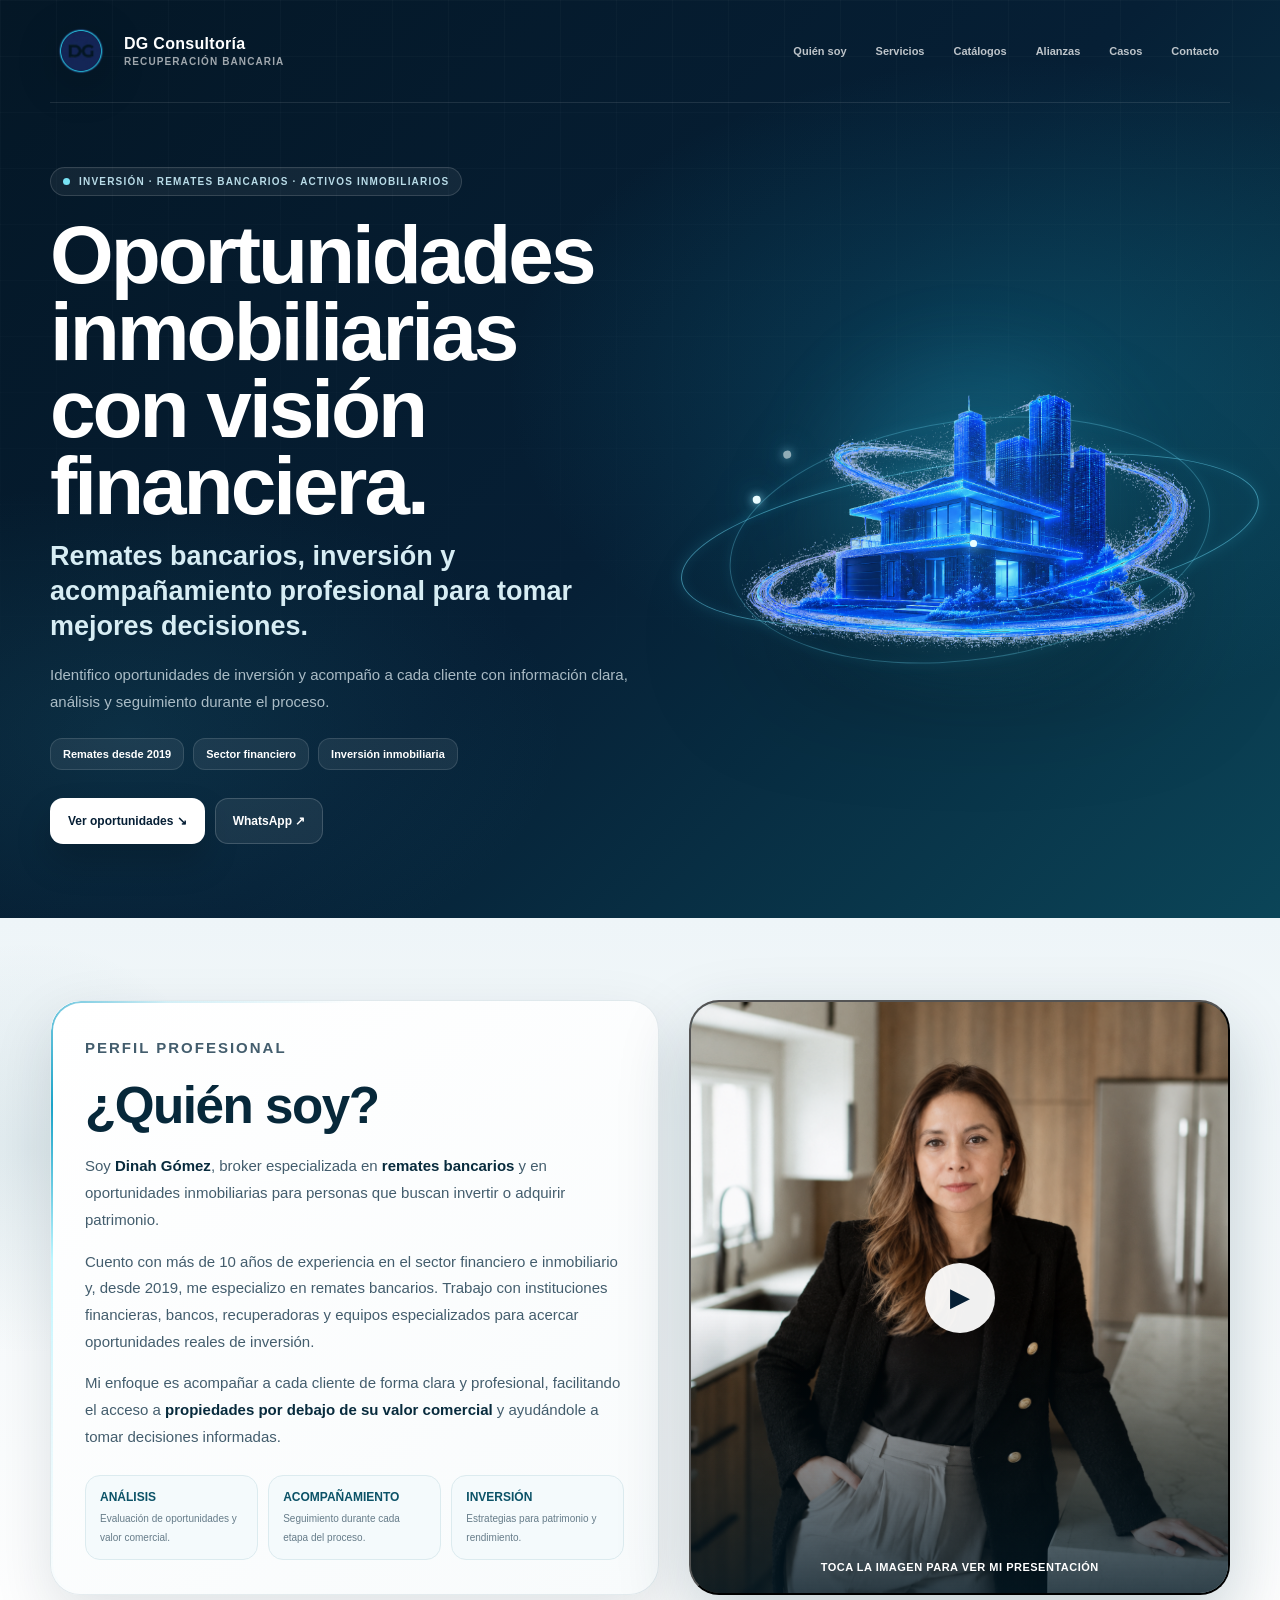
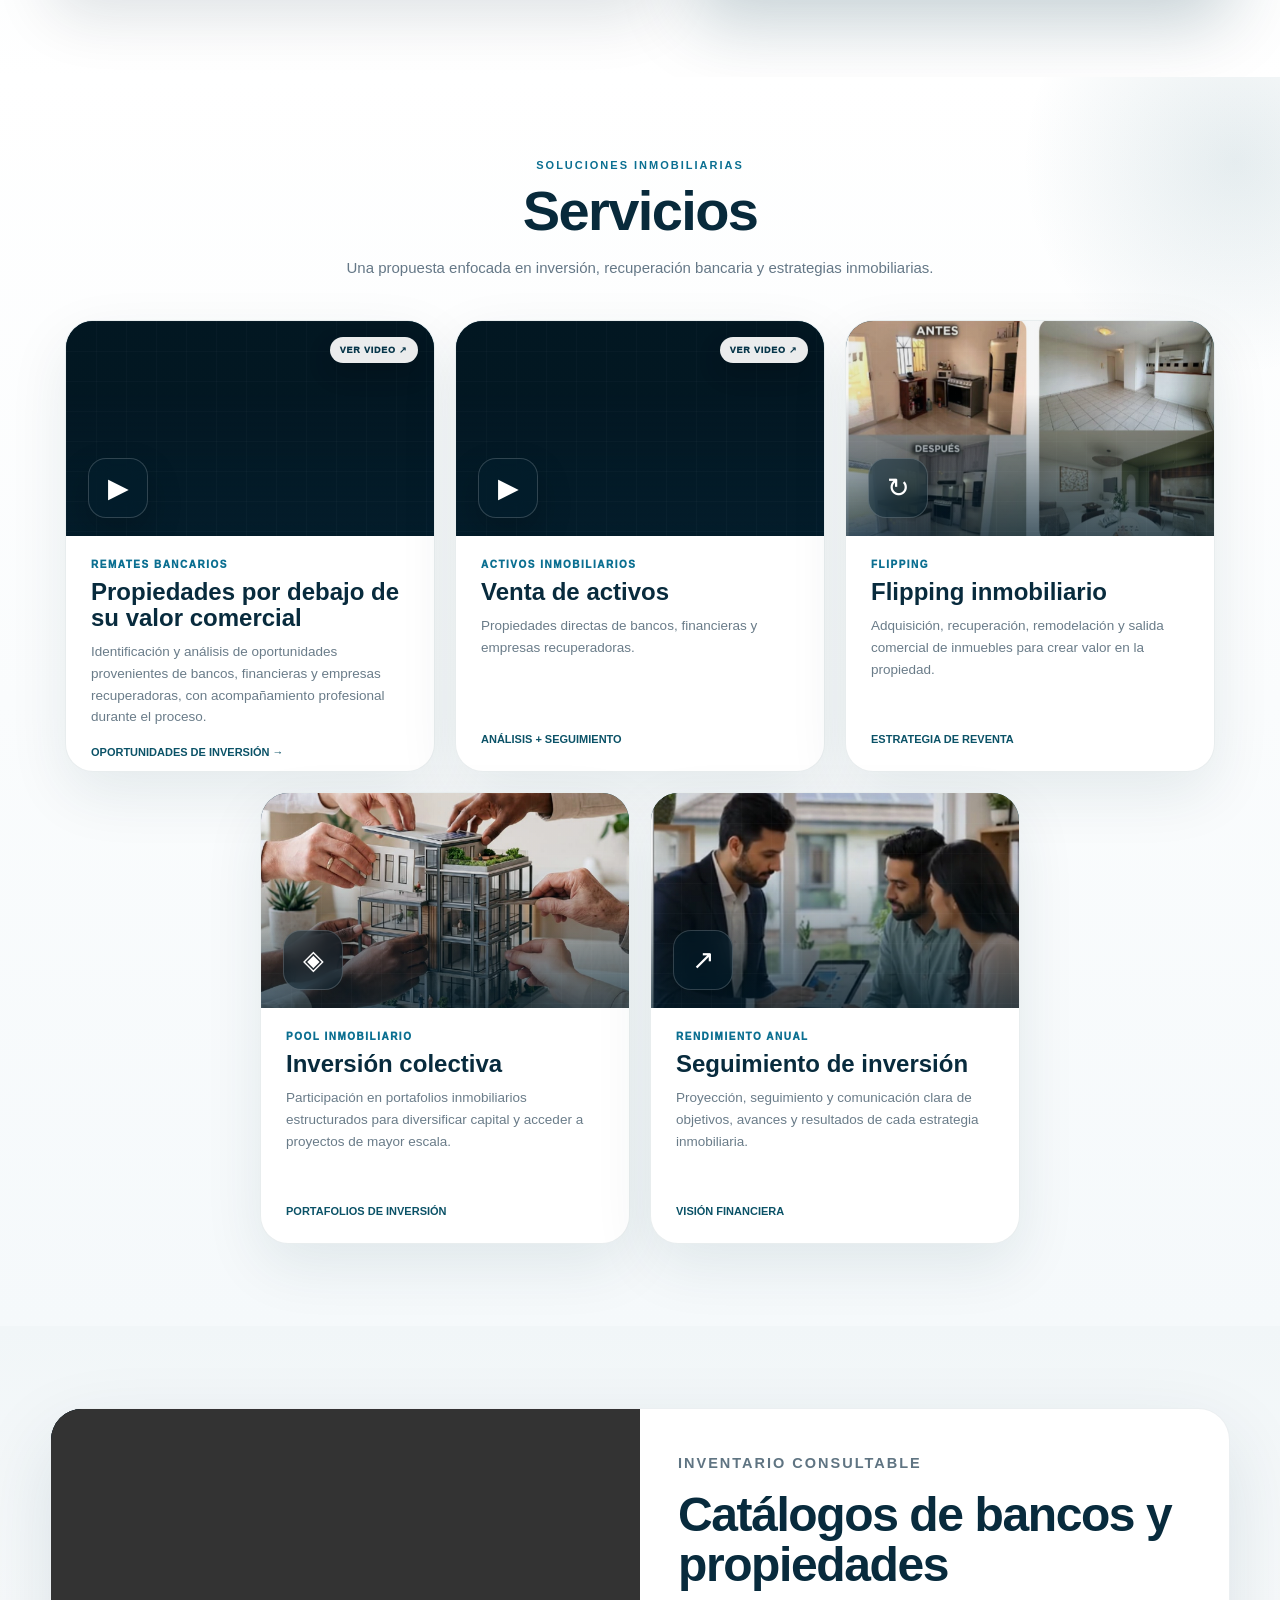
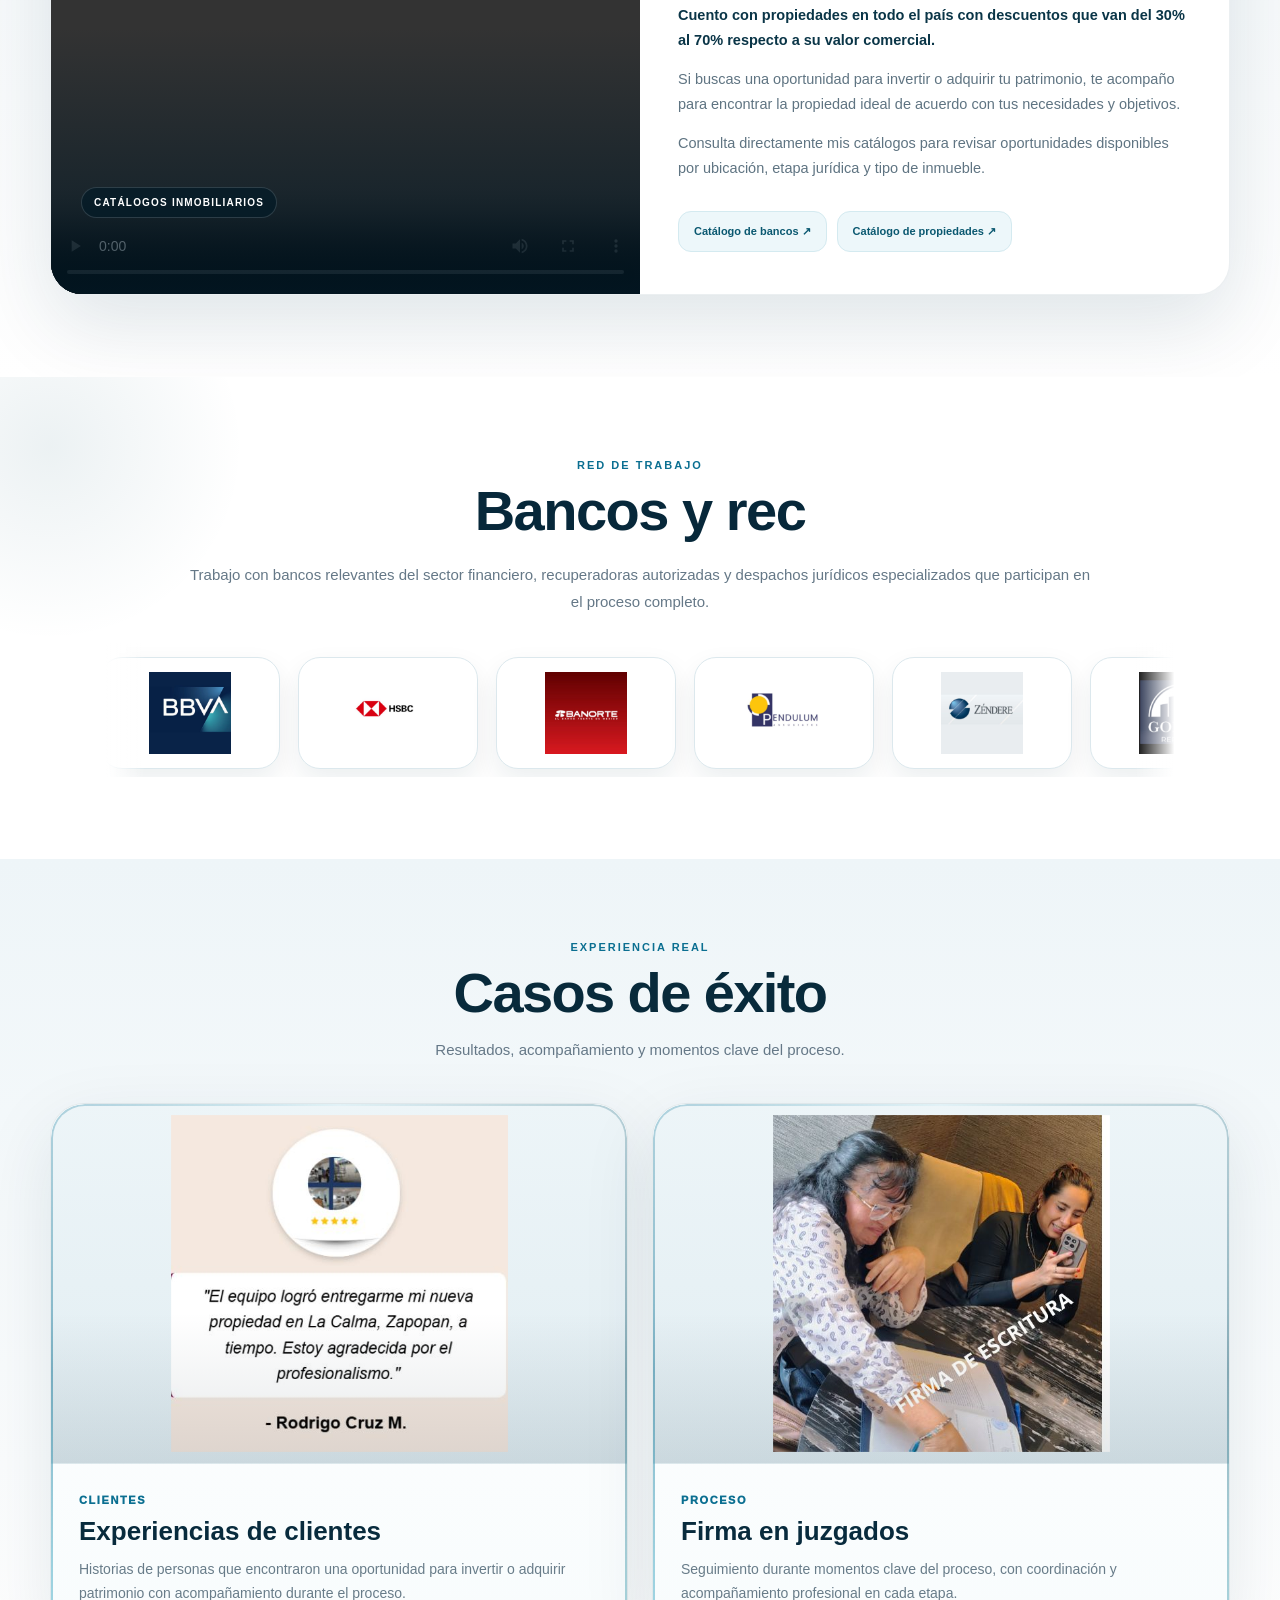
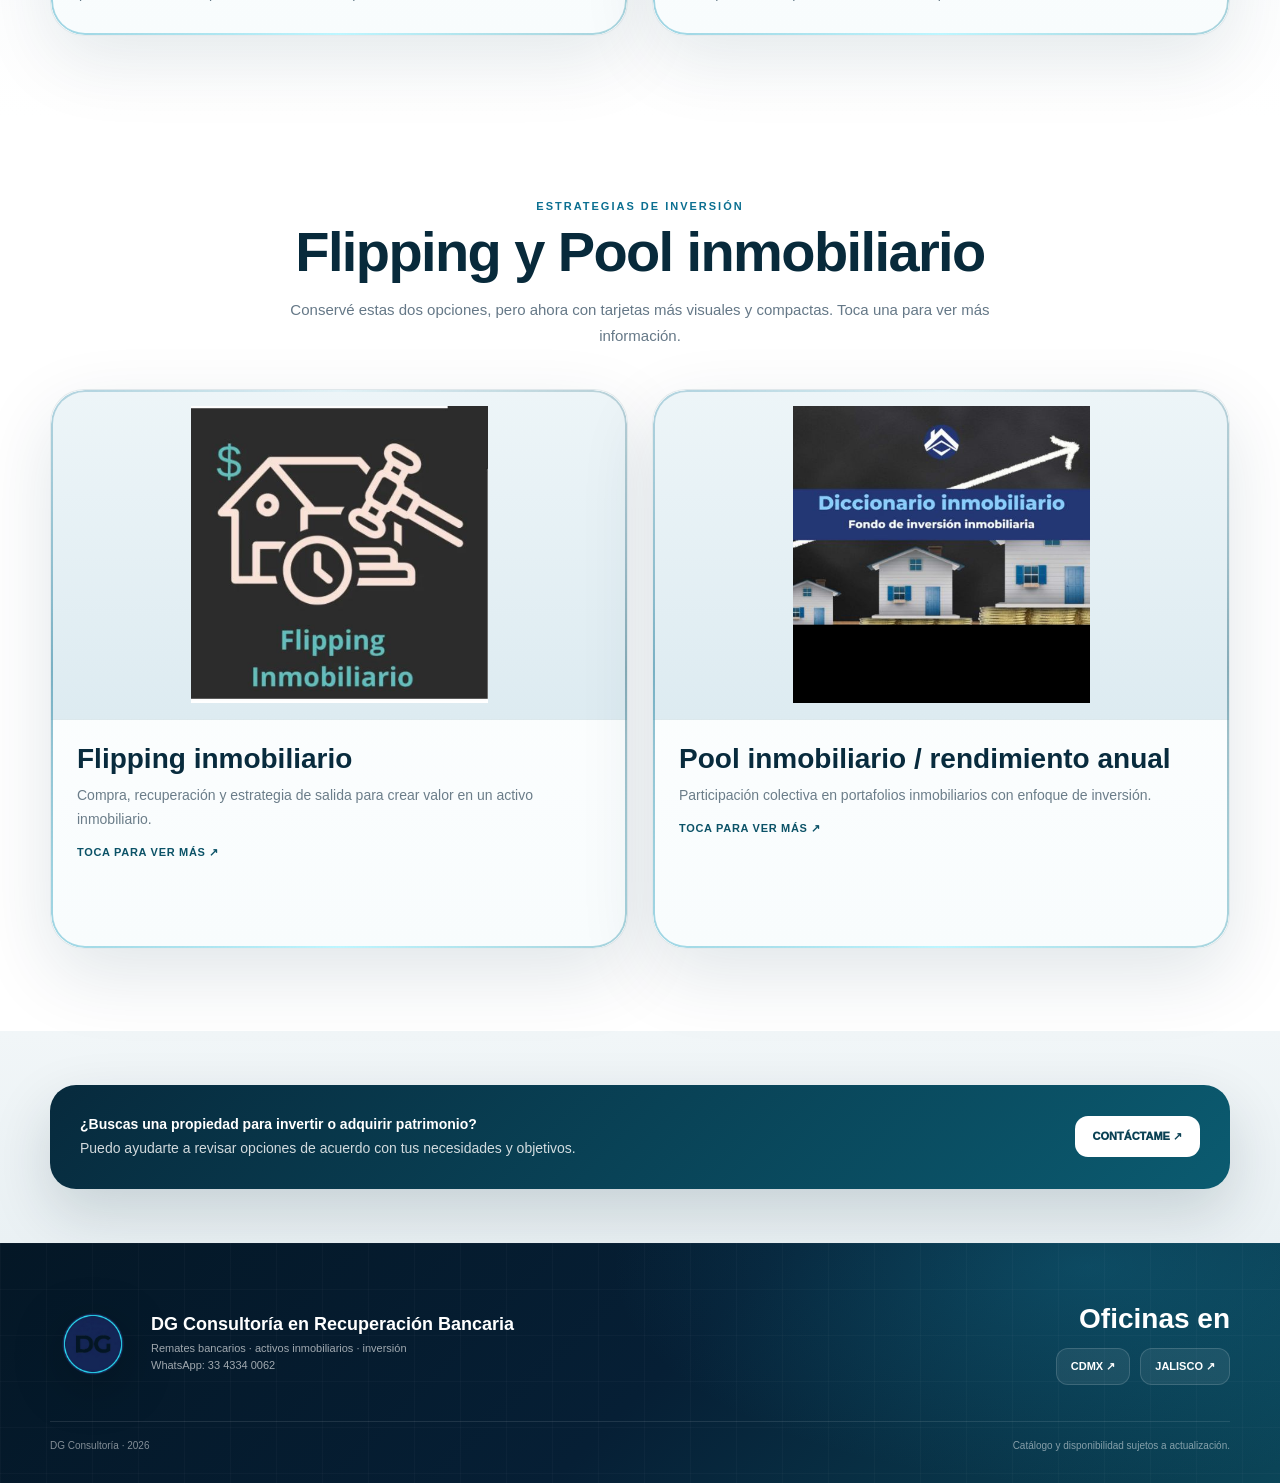
==== commit 269ce75c: "videocatalog" ====
--- a/index.html
+++ b/index.html
@@ -4,8 +4,12 @@
   <meta charset="utf-8">
   <meta name="viewport" content="width=device-width,initial-scale=1,viewport-fit=cover">
   <meta name="theme-color" content="#061f35">
+  <link id="dynamicFavicon" rel="icon" type="image/png" href="dgsinfondo.png">
+  <link rel="apple-touch-icon" href="dgsinfondo.png">
+  <link rel="preload" as="image" href="dgsinfondo.png">
+  <link rel="preload" as="image" href="hero-casa-dg.png">
   <meta name="description" content="DG Consultoría en Recuperación Bancaria. Remates bancarios, activos inmobiliarios, flipping, pool inmobiliario y oportunidades de inversión.">
-  <title>DG Consultoría en Recuperación Bancaria</title>
+  <title>DG Consultoría | Remates e Inversión Inmobiliaria</title>
   <style>
     @property --ring-angle{syntax:"<angle>";initial-value:0deg;inherits:false}
     :root{
@@ -182,7 +186,7 @@
       100%{transform:translate3d(0,0,0) rotateY(0) rotateZ(0) scale(1);opacity:1;filter:blur(0)}
     }
 
-    /* Una vez abiertas, siguen moviéndose suavemente como las tarjetas Banco / Tiendas / Web del CV */
+    /* Una vez abiertas, las tarjetas siguen moviéndose suavemente */
     #servicios.deck-opened .service-card:nth-child(1){animation:serviceBreath1 7.2s ease-in-out infinite!important}
     #servicios.deck-opened .service-card:nth-child(2){animation:serviceBreath2 7.2s ease-in-out -1.4s infinite!important}
     #servicios.deck-opened .service-card:nth-child(3){animation:serviceBreath3 7.2s ease-in-out -2.8s infinite!important}
@@ -242,8 +246,8 @@
     .catalog-travel{position:absolute;z-index:3;left:50%;top:56%;width:7px;height:7px;border-radius:50%;background:#eaffff;box-shadow:0 0 10px #80e8ff,0 0 24px #1b9fc2;animation:travel 6.2s linear infinite}
     .catalog-travel.t2{animation-delay:-3.1s;opacity:.62}
     .catalog-preview video{position:absolute;inset:0;width:100%;height:100%;object-fit:cover;object-position:center}
-    .catalog-preview::after{content:"";position:absolute;inset:0;background:linear-gradient(to top,rgba(3,25,38,.84),transparent 55%)}
-    .catalog-label{position:relative;z-index:2;padding:9px 12px;border-radius:999px;background:rgba(3,27,40,.72);border:1px solid rgba(255,255,255,.15);color:#fff;font-size:10px;font-weight:900;letter-spacing:1.2px}
+    .catalog-preview::after{content:"";position:absolute;inset:0;background:linear-gradient(to top,rgba(3,25,38,.84),transparent 55%);pointer-events:none}
+    .catalog-label{position:absolute;left:30px;bottom:76px;z-index:2;padding:9px 12px;border-radius:999px;background:rgba(3,27,40,.72);border:1px solid rgba(255,255,255,.15);color:#fff;font-size:10px;font-weight:900;letter-spacing:1.2px;pointer-events:none}
     .catalog-copy{padding:42px 38px;display:flex;flex-direction:column;justify-content:center}
     .catalog-copy h2{margin:0 0 14px;color:#082b3d;font-size:clamp(30px,4vw,48px);line-height:1.04;letter-spacing:-1.4px}
     .catalog-copy p{margin:0 0 14px;color:#5f7482;font-size:14.5px;line-height:1.72}
@@ -364,7 +368,7 @@
   <div class="hero-grid" aria-hidden="true"></div>
   <nav class="topbar shell">
     <a class="brand" href="#inicio">
-      <img src="dgsinfondo.png" alt="Logo DG">
+      <img src="dgsinfondo.png" alt="Logo DG" decoding="async" fetchpriority="high">
       <span>DG Consultoría<small>RECUPERACIÓN BANCARIA</small></span>
     </a>
     <div class="nav-links">
@@ -387,7 +391,7 @@
 
     <div class="hero-visual reveal">
       <span class="house-glow" aria-hidden="true"></span>
-      <img class="hero-house" src="hero-casa-dg.png" alt="Casa digital en tonos azul petróleo">
+      <img class="hero-house" src="hero-casa-dg.png" alt="Casa digital en tonos azul petróleo" decoding="async" fetchpriority="high">
       <span class="orbit" aria-hidden="true"></span><span class="orbit back" aria-hidden="true"></span>
       <span class="travel" aria-hidden="true"></span><span class="travel t2" aria-hidden="true"></span>
     </div>
@@ -414,7 +418,7 @@
 
       <button class="media-card reveal" id="profileMedia" type="button" aria-label="Reproducir presentación de Dinah Gómez">
         <img src="dinah-foto.png" alt="Dinah Gómez">
-        <video id="profileVideo" playsinline preload="metadata" poster="dinah-foto.png">
+        <video id="profileVideo" playsinline preload="none" poster="dinah-foto.png">
           <source src="dinah-presentacion.mp4" type="video/mp4">
         </video>
         <span class="shade"></span>
@@ -435,8 +439,8 @@
       <div class="services-grid">
         <article class="service-card tilt-card video-card reveal" tabindex="0" role="button" data-modal="modalRemates" aria-label="Abrir video de remates bancarios">
           <div class="service-visual">
-            <video class="service-preview-video" autoplay muted loop playsinline preload="metadata" aria-label="Vista previa de propiedades por debajo de su valor comercial">
-              <source src="primervideo.mp4" type="video/mp4">
+            <video class="service-preview-video lazy-video" muted loop playsinline preload="none" data-autoplay="true" aria-label="Vista previa de propiedades por debajo de su valor comercial">
+              <source data-src="primervideo.mp4" type="video/mp4">
             </video>
             <span class="service-lines"></span><span class="service-symbol">▶</span><span class="video-hint">VER VIDEO ↗</span>
           </div>
@@ -445,8 +449,8 @@
 
         <article class="service-card tilt-card video-card reveal" tabindex="0" role="button" data-modal="modalActivos" aria-label="Abrir video de venta de activos inmobiliarios">
           <div class="service-visual">
-            <video class="service-preview-video" autoplay muted loop playsinline preload="metadata" aria-label="Vista previa de venta de activos inmobiliarios">
-              <source src="segundovideo.mp4" type="video/mp4">
+            <video class="service-preview-video lazy-video" muted loop playsinline preload="none" data-autoplay="true" aria-label="Vista previa de venta de activos inmobiliarios">
+              <source data-src="segundovideo.mp4" type="video/mp4">
             </video>
             <span class="service-lines"></span><span class="service-symbol">▶</span><span class="video-hint">VER VIDEO ↗</span>
           </div>
@@ -454,17 +458,17 @@
         </article>
 
         <article class="service-card tilt-card reveal">
-          <div class="service-visual"><img src="servicio-flipping.jpg" alt="Antes y después de un proyecto de flipping inmobiliario"><span class="service-lines"></span><span class="service-symbol">↻</span></div>
+          <div class="service-visual"><img src="servicio-flipping.jpg" alt="Antes y después de un proyecto de flipping inmobiliario" loading="lazy" decoding="async"><span class="service-lines"></span><span class="service-symbol">↻</span></div>
           <div class="service-body"><span class="service-type">FLIPPING</span><h3>Flipping inmobiliario</h3><p>Adquisición, recuperación, remodelación y salida comercial de inmuebles para crear valor en la propiedad.</p><span class="service-tag">ESTRATEGIA DE REVENTA</span></div>
         </article>
 
         <article class="service-card tilt-card reveal">
-          <div class="service-visual"><img src="servicio-pool.jpg" alt="Inversión colectiva en un proyecto inmobiliario"><span class="service-lines"></span><span class="service-symbol">◈</span></div>
+          <div class="service-visual"><img src="servicio-pool.jpg" alt="Inversión colectiva en un proyecto inmobiliario" loading="lazy" decoding="async"><span class="service-lines"></span><span class="service-symbol">◈</span></div>
           <div class="service-body"><span class="service-type">POOL INMOBILIARIO</span><h3>Inversión colectiva</h3><p>Participación en portafolios inmobiliarios estructurados para diversificar capital y acceder a proyectos de mayor escala.</p><span class="service-tag">PORTAFOLIOS DE INVERSIÓN</span></div>
         </article>
 
         <article class="service-card tilt-card reveal">
-          <div class="service-visual"><img src="servicio-rendimiento.jpg" alt="Asesoría y seguimiento de una inversión inmobiliaria"><span class="service-lines"></span><span class="service-symbol">↗</span></div>
+          <div class="service-visual"><img src="servicio-rendimiento.jpg" alt="Asesoría y seguimiento de una inversión inmobiliaria" loading="lazy" decoding="async"><span class="service-lines"></span><span class="service-symbol">↗</span></div>
           <div class="service-body"><span class="service-type">RENDIMIENTO ANUAL</span><h3>Seguimiento de inversión</h3><p>Proyección, seguimiento y comunicación clara de objetivos, avances y resultados de cada estrategia inmobiliaria.</p><span class="service-tag">VISIÓN FINANCIERA</span></div>
         </article>
       </div>
@@ -475,8 +479,8 @@
     <div class="shell">
       <article class="catalog-shell reveal">
         <div class="catalog-preview">
-          <video class="catalog-video" autoplay muted loop playsinline preload="metadata" aria-label="Presentación animada de catálogos inmobiliarios">
-            <source src="videocasayo.mp4" type="video/mp4">
+          <video class="catalog-video" loop playsinline preload="metadata" aria-label="Presentación animada de catálogos inmobiliarios" controls>
+            <source src="catalogovideo.mp4" type="video/mp4">
           </video>
           <span class="catalog-label">CATÁLOGOS INMOBILIARIOS</span>
         </div>
@@ -502,26 +506,26 @@
       <p class="section-copy reveal">Trabajo con bancos relevantes del sector financiero, recuperadoras autorizadas y despachos jurídicos especializados que participan en el proceso completo.</p>
       <div class="marquee reveal" aria-label="Bancos, recuperadoras y aliados">
         <div class="track">
-          <div class="logo-card"><img src="Financial Advisor Logo in Dark Light Blue White Clean Minimalist Style  (25).jpg" alt="BBVA"></div>
-          <div class="logo-card"><img src="Financial Advisor Logo in Dark Light Blue White Clean Minimalist Style  (24).jpg" alt="HSBC"></div>
-          <div class="logo-card"><img src="Financial Advisor Logo in Dark Light Blue White Clean Minimalist Style  (23).jpg" alt="Banorte"></div>
-          <div class="logo-card"><img src="Financial Advisor Logo in Dark Light Blue White Clean Minimalist Style  (26).jpg" alt="Pendulum"></div>
-          <div class="logo-card"><img src="Financial Advisor Logo in Dark Light Blue White Clean Minimalist Style  (22).jpg" alt="Zendere"></div>
-          <div class="logo-card"><img src="Financial Advisor Logo in Dark Light Blue White Clean Minimalist Style  (27).jpg" alt="Golden Republic"></div>
-          <div class="logo-card"><img src="logolideres.jpg" alt="Líderes Especialistas en Remates Bancarios"></div>
-          <div class="logo-card"><img src="logofjch.png" alt="Aliado jurídico"></div>
-          <div class="logo-card"><img src="logodafne.png" alt="Aliado inmobiliario"></div>
-
-
-          <div class="logo-card"><img src="Financial Advisor Logo in Dark Light Blue White Clean Minimalist Style  (25).jpg" alt="BBVA"></div>
-          <div class="logo-card"><img src="Financial Advisor Logo in Dark Light Blue White Clean Minimalist Style  (24).jpg" alt="HSBC"></div>
-          <div class="logo-card"><img src="Financial Advisor Logo in Dark Light Blue White Clean Minimalist Style  (23).jpg" alt="Banorte"></div>
-          <div class="logo-card"><img src="Financial Advisor Logo in Dark Light Blue White Clean Minimalist Style  (26).jpg" alt="Pendulum"></div>
-          <div class="logo-card"><img src="Financial Advisor Logo in Dark Light Blue White Clean Minimalist Style  (22).jpg" alt="Zendere"></div>
-          <div class="logo-card"><img src="Financial Advisor Logo in Dark Light Blue White Clean Minimalist Style  (27).jpg" alt="Golden Republic"></div>
-          <div class="logo-card"><img src="logolideres.jpg" alt="Líderes Especialistas en Remates Bancarios"></div>
-          <div class="logo-card"><img src="logofjch.png" alt="Aliado jurídico"></div>
-          <div class="logo-card"><img src="logodafne.png" alt="Aliado inmobiliario"></div>
+          <div class="logo-card"><img src="Financial Advisor Logo in Dark Light Blue White Clean Minimalist Style  (25).jpg" alt="BBVA" loading="lazy" decoding="async"></div>
+          <div class="logo-card"><img src="Financial Advisor Logo in Dark Light Blue White Clean Minimalist Style  (24).jpg" alt="HSBC" loading="lazy" decoding="async"></div>
+          <div class="logo-card"><img src="Financial Advisor Logo in Dark Light Blue White Clean Minimalist Style  (23).jpg" alt="Banorte" loading="lazy" decoding="async"></div>
+          <div class="logo-card"><img src="Financial Advisor Logo in Dark Light Blue White Clean Minimalist Style  (26).jpg" alt="Pendulum" loading="lazy" decoding="async"></div>
+          <div class="logo-card"><img src="Financial Advisor Logo in Dark Light Blue White Clean Minimalist Style  (22).jpg" alt="Zendere" loading="lazy" decoding="async"></div>
+          <div class="logo-card"><img src="Financial Advisor Logo in Dark Light Blue White Clean Minimalist Style  (27).jpg" alt="Golden Republic" loading="lazy" decoding="async"></div>
+          <div class="logo-card"><img src="logolideres.jpg" alt="Líderes Especialistas en Remates Bancarios" loading="lazy" decoding="async"></div>
+          <div class="logo-card"><img src="logofjch.png" alt="Aliado jurídico" loading="lazy" decoding="async"></div>
+          <div class="logo-card"><img src="logodafne.png" alt="Aliado inmobiliario" loading="lazy" decoding="async"></div>
+
+
+          <div class="logo-card"><img src="Financial Advisor Logo in Dark Light Blue White Clean Minimalist Style  (25).jpg" alt="BBVA" loading="lazy" decoding="async"></div>
+          <div class="logo-card"><img src="Financial Advisor Logo in Dark Light Blue White Clean Minimalist Style  (24).jpg" alt="HSBC" loading="lazy" decoding="async"></div>
+          <div class="logo-card"><img src="Financial Advisor Logo in Dark Light Blue White Clean Minimalist Style  (23).jpg" alt="Banorte" loading="lazy" decoding="async"></div>
+          <div class="logo-card"><img src="Financial Advisor Logo in Dark Light Blue White Clean Minimalist Style  (26).jpg" alt="Pendulum" loading="lazy" decoding="async"></div>
+          <div class="logo-card"><img src="Financial Advisor Logo in Dark Light Blue White Clean Minimalist Style  (22).jpg" alt="Zendere" loading="lazy" decoding="async"></div>
+          <div class="logo-card"><img src="Financial Advisor Logo in Dark Light Blue White Clean Minimalist Style  (27).jpg" alt="Golden Republic" loading="lazy" decoding="async"></div>
+          <div class="logo-card"><img src="logolideres.jpg" alt="Líderes Especialistas en Remates Bancarios" loading="lazy" decoding="async"></div>
+          <div class="logo-card"><img src="logofjch.png" alt="Aliado jurídico" loading="lazy" decoding="async"></div>
+          <div class="logo-card"><img src="logodafne.png" alt="Aliado inmobiliario" loading="lazy" decoding="async"></div>
 
         </div>
       </div>
@@ -534,21 +538,21 @@
       <div class="case-grid">
         <article class="case-card reveal">
           <div class="case-media carousel" data-interval="3400">
-            <img class="active" src="Financial Advisor Logo in Dark Light Blue White Clean Minimalist Style  (9).jpg" alt="Experiencia de cliente 1">
-            <img src="Financial Advisor Logo in Dark Light Blue White Clean Minimalist Style  (29).jpg" alt="Experiencia de cliente 2">
-            <img src="Financial Advisor Logo in Dark Light Blue White Clean Minimalist Style  (30).jpg" alt="Experiencia de cliente 3">
-            <img src="Financial Advisor Logo in Dark Light Blue White Clean Minimalist Style  (31).jpg" alt="Experiencia de cliente 4">
-            <img src="Financial Advisor Logo in Dark Light Blue White Clean Minimalist Style  (10).jpg" alt="Experiencia de cliente 5">
+            <img class="active" src="Financial Advisor Logo in Dark Light Blue White Clean Minimalist Style  (9).jpg" alt="Experiencia de cliente 1" loading="lazy" decoding="async">
+            <img src="Financial Advisor Logo in Dark Light Blue White Clean Minimalist Style  (29).jpg" alt="Experiencia de cliente 2" loading="lazy" decoding="async">
+            <img src="Financial Advisor Logo in Dark Light Blue White Clean Minimalist Style  (30).jpg" alt="Experiencia de cliente 3" loading="lazy" decoding="async">
+            <img src="Financial Advisor Logo in Dark Light Blue White Clean Minimalist Style  (31).jpg" alt="Experiencia de cliente 4" loading="lazy" decoding="async">
+            <img src="Financial Advisor Logo in Dark Light Blue White Clean Minimalist Style  (10).jpg" alt="Experiencia de cliente 5" loading="lazy" decoding="async">
           </div>
           <div class="case-body"><span>CLIENTES</span><h3>Experiencias de clientes</h3><p>Historias de personas que encontraron una oportunidad para invertir o adquirir patrimonio con acompañamiento durante el proceso.</p></div>
         </article>
         <article class="case-card reveal">
           <div class="case-media carousel" data-interval="3900">
-            <img class="active" src="Financial Advisor Logo in Dark Light Blue White Clean Minimalist Style  (1).jpg" alt="Firma en juzgado 1">
-            <img src="Financial Advisor Logo in Dark Light Blue White Clean Minimalist Style  (2).jpg" alt="Firma en juzgado 2">
-            <img src="Financial Advisor Logo in Dark Light Blue White Clean Minimalist Style  (3).jpg" alt="Firma en juzgado 3">
-            <img src="Financial Advisor Logo in Dark Light Blue White Clean Minimalist Style  (4).jpg" alt="Firma en juzgado 4">
-            <img src="Financial Advisor Logo in Dark Light Blue White Clean Minimalist Style  (5).jpg" alt="Firma en juzgado 5">
+            <img class="active" src="Financial Advisor Logo in Dark Light Blue White Clean Minimalist Style  (1).jpg" alt="Firma en juzgado 1" loading="lazy" decoding="async">
+            <img src="Financial Advisor Logo in Dark Light Blue White Clean Minimalist Style  (2).jpg" alt="Firma en juzgado 2" loading="lazy" decoding="async">
+            <img src="Financial Advisor Logo in Dark Light Blue White Clean Minimalist Style  (3).jpg" alt="Firma en juzgado 3" loading="lazy" decoding="async">
+            <img src="Financial Advisor Logo in Dark Light Blue White Clean Minimalist Style  (4).jpg" alt="Firma en juzgado 4" loading="lazy" decoding="async">
+            <img src="Financial Advisor Logo in Dark Light Blue White Clean Minimalist Style  (5).jpg" alt="Firma en juzgado 5" loading="lazy" decoding="async">
           </div>
           <div class="case-body"><span>PROCESO</span><h3>Firma en juzgados</h3><p>Seguimiento durante momentos clave del proceso, con coordinación y acompañamiento profesional en cada etapa.</p></div>
         </article>
@@ -562,14 +566,14 @@
       <div class="invest-grid">
         <article class="flip-card reveal" tabindex="0" aria-label="Flipping inmobiliario, tocar para voltear">
           <div class="flip-inner">
-            <div class="face front"><img src="Financial Advisor Logo in Dark Light Blue White Clean Minimalist Style  (16).jpg" alt="Flipping inmobiliario"><div class="flip-copy"><h3>Flipping inmobiliario</h3><p>Compra, recuperación y estrategia de salida para crear valor en un activo inmobiliario.</p><span class="more">TOCA PARA VER MÁS ↗</span></div></div>
-            <div class="face back"><div class="back-slider"><img class="active" src="Financial Advisor Logo in Dark Light Blue White Clean Minimalist Style  (21).jpg" alt="Información de flipping 1"><img src="Financial Advisor Logo in Dark Light Blue White Clean Minimalist Style  (20).jpg" alt="Información de flipping 2"></div><div class="back-note"><b>Flipping inmobiliario</b><span>Toca para volver</span></div></div>
+            <div class="face front"><img src="Financial Advisor Logo in Dark Light Blue White Clean Minimalist Style  (16).jpg" alt="Flipping inmobiliario" loading="lazy" decoding="async"><div class="flip-copy"><h3>Flipping inmobiliario</h3><p>Compra, recuperación y estrategia de salida para crear valor en un activo inmobiliario.</p><span class="more">TOCA PARA VER MÁS ↗</span></div></div>
+            <div class="face back"><div class="back-slider"><img class="active" src="Financial Advisor Logo in Dark Light Blue White Clean Minimalist Style  (21).jpg" alt="Información de flipping 1" loading="lazy" decoding="async"><img src="Financial Advisor Logo in Dark Light Blue White Clean Minimalist Style  (20).jpg" alt="Información de flipping 2" loading="lazy" decoding="async"></div><div class="back-note"><b>Flipping inmobiliario</b><span>Toca para volver</span></div></div>
           </div>
         </article>
         <article class="flip-card reveal" tabindex="0" aria-label="Pool inmobiliario, tocar para voltear">
           <div class="flip-inner">
-            <div class="face front"><img src="Financial Advisor Logo in Dark Light Blue White Clean Minimalist Style  (18).jpg" alt="Pool inmobiliario"><div class="flip-copy"><h3>Pool inmobiliario / rendimiento anual</h3><p>Participación colectiva en portafolios inmobiliarios con enfoque de inversión.</p><span class="more">TOCA PARA VER MÁS ↗</span></div></div>
-            <div class="face back"><div class="back-slider"><img class="active" src="Financial Advisor Logo in Dark Light Blue White Clean Minimalist Style  (33).jpg" alt="Información de pool 1"><img src="Financial Advisor Logo in Dark Light Blue White Clean Minimalist Style  (34).jpg" alt="Información de pool 2"></div><div class="back-note"><b>Pool inmobiliario</b><span>Toca para volver</span></div></div>
+            <div class="face front"><img src="Financial Advisor Logo in Dark Light Blue White Clean Minimalist Style  (18).jpg" alt="Pool inmobiliario" loading="lazy" decoding="async"><div class="flip-copy"><h3>Pool inmobiliario / rendimiento anual</h3><p>Participación colectiva en portafolios inmobiliarios con enfoque de inversión.</p><span class="more">TOCA PARA VER MÁS ↗</span></div></div>
+            <div class="face back"><div class="back-slider"><img class="active" src="Financial Advisor Logo in Dark Light Blue White Clean Minimalist Style  (33).jpg" alt="Información de pool 1" loading="lazy" decoding="async"><img src="Financial Advisor Logo in Dark Light Blue White Clean Minimalist Style  (34).jpg" alt="Información de pool 2" loading="lazy" decoding="async"></div><div class="back-note"><b>Pool inmobiliario</b><span>Toca para volver</span></div></div>
           </div>
         </article>
       </div>
@@ -593,7 +597,7 @@
         <button class="service-modal-close" type="button" aria-label="Cerrar">×</button>
       </div>
       <div class="service-modal-video-wrap">
-        <video class="service-modal-video" controls playsinline preload="metadata">
+        <video class="service-modal-video" controls playsinline preload="none">
           <source src="primervideo.mp4" type="video/mp4">
           Tu navegador no soporta video HTML5.
         </video>
@@ -609,7 +613,7 @@
         <button class="service-modal-close" type="button" aria-label="Cerrar">×</button>
       </div>
       <div class="service-modal-video-wrap">
-        <video class="service-modal-video" controls playsinline preload="metadata">
+        <video class="service-modal-video" controls playsinline preload="none">
           <source src="segundovideo.mp4" type="video/mp4">
           Tu navegador no soporta video HTML5.
         </video>
@@ -638,6 +642,124 @@
     video:'dinah-presentacion.mp4',
     logos:['Financial Advisor Logo in Dark Light Blue White Clean Minimalist Style  (25).jpg','Financial Advisor Logo in Dark Light Blue White Clean Minimalist Style  (24).jpg','Financial Advisor Logo in Dark Light Blue White Clean Minimalist Style  (23).jpg','Financial Advisor Logo in Dark Light Blue White Clean Minimalist Style  (26).jpg','Financial Advisor Logo in Dark Light Blue White Clean Minimalist Style  (22).jpg','Financial Advisor Logo in Dark Light Blue White Clean Minimalist Style  (27).jpg','logolideres.jpg','logofjch.png','logodafne.png']
   };
+
+
+  // Favicon DG: gira de forma periódica durante toda la navegación.
+  // También recorta automáticamente el espacio transparente del PNG
+  // para que el logo ocupe casi todo el icono de la pestaña.
+  (function initDGfavicon(){
+    const favicon=document.getElementById('dynamicFavicon');
+    if(!favicon)return;
+
+    const img=new Image();
+    img.decoding='async';
+    img.src='dgsinfondo.png';
+
+    img.onload=()=>{
+      const size=96;
+
+      // Detectar el contenido real del PNG y eliminar márgenes transparentes.
+      const scan=document.createElement('canvas');
+      scan.width=img.naturalWidth || img.width;
+      scan.height=img.naturalHeight || img.height;
+      const sctx=scan.getContext('2d',{willReadFrequently:true});
+      if(!sctx)return;
+      sctx.drawImage(img,0,0);
+
+      let sx=0, sy=0, sw=scan.width, sh=scan.height;
+      try{
+        const pixels=sctx.getImageData(0,0,scan.width,scan.height).data;
+        let minX=scan.width, minY=scan.height, maxX=-1, maxY=-1;
+        for(let y=0;y<scan.height;y++){
+          for(let x=0;x<scan.width;x++){
+            const a=pixels[(y*scan.width+x)*4+3];
+            if(a>18){
+              if(x<minX)minX=x; if(x>maxX)maxX=x;
+              if(y<minY)minY=y; if(y>maxY)maxY=y;
+            }
+          }
+        }
+        if(maxX>=minX && maxY>=minY){
+          sx=minX; sy=minY; sw=maxX-minX+1; sh=maxY-minY+1;
+        }
+      }catch(e){/* si el navegador no permite leer píxeles, usa la imagen completa */}
+
+      const canvas=document.createElement('canvas');
+      canvas.width=size; canvas.height=size;
+      const ctx=canvas.getContext('2d');
+      if(!ctx)return;
+
+      // Escala el contenido recortado al máximo sin deformarlo.
+      const target=size; // usa todo el espacio disponible para que se vea más grande
+      const scale=Math.min(target/sw,target/sh);
+      const dw=sw*scale, dh=sh*scale;
+
+      const paint=(angle)=>{
+        ctx.clearRect(0,0,size,size);
+        ctx.save();
+        ctx.translate(size/2,size/2);
+        ctx.rotate(angle);
+        ctx.drawImage(img,sx,sy,sw,sh,-dw/2,-dh/2,dw,dh);
+        ctx.restore();
+        favicon.href=canvas.toDataURL('image/png');
+      };
+
+      // Una vuelta rápida y visible cada 3 segundos durante toda la navegación.
+      const duration=850;
+      let spinning=false;
+
+      const spinOnce=()=>{
+        if(spinning || document.hidden)return;
+        spinning=true;
+        const start=performance.now();
+        const animate=(now)=>{
+          const t=Math.min((now-start)/duration,1);
+          const eased=t<.5 ? 2*t*t : 1-Math.pow(-2*t+2,2)/2;
+          paint(eased*Math.PI*2);
+          if(t<1){
+            requestAnimationFrame(animate);
+          }else{
+            paint(0);
+            spinning=false;
+          }
+        };
+        requestAnimationFrame(animate);
+      };
+
+      paint(0);
+      setTimeout(spinOnce,700);
+      setInterval(spinOnce,3000);
+      document.addEventListener('visibilitychange',()=>{
+        if(!document.hidden) setTimeout(spinOnce,250);
+      });
+    };
+  })();
+
+  // Los videos inferiores se descargan únicamente cuando están cerca de verse.
+  (function initLazyVideos(){
+    const videos=[...document.querySelectorAll('video.lazy-video')];
+    if(!videos.length)return;
+    const loadVideo=(video)=>{
+      if(video.dataset.loaded==='1')return;
+      video.querySelectorAll('source[data-src]').forEach(source=>{
+        source.src=source.dataset.src;
+        source.removeAttribute('data-src');
+      });
+      video.dataset.loaded='1';
+      video.load();
+      if(video.dataset.autoplay==='true') video.play().catch(()=>{});
+    };
+    if('IntersectionObserver' in window){
+      const vio=new IntersectionObserver(entries=>{
+        entries.forEach(entry=>{
+          if(entry.isIntersecting){loadVideo(entry.target);vio.unobserve(entry.target)}
+        });
+      },{rootMargin:'450px 0px'});
+      videos.forEach(v=>vio.observe(v));
+    }else{
+      videos.forEach(loadVideo);
+    }
+  })();
 
   // Reveal on scroll
   const reveals=[...document.querySelectorAll('.reveal')];
@@ -660,7 +782,7 @@
     profileVideo.addEventListener('ended',()=>{profileMedia.classList.remove('is-playing');profileVideo.currentTime=0});
   }
 
-  // Título escrito como en el CV
+  // Título escrito al entrar en la sección
   const typing=document.getElementById('bankTyping');
   if(typing){
     const text=typing.dataset.text||typing.textContent;
@@ -702,7 +824,7 @@
     }else openDeck();
   })();
 
-  // Movimiento de Servicios: misma apertura 3D y respiración de las tarjetas Banco / Tiendas / Web del CV
+  // Movimiento de Servicios: apertura 3D y respiración suave de las tarjetas
   (function initServicesDeck(){
     const section=document.getElementById('servicios');
     if(!section)return;
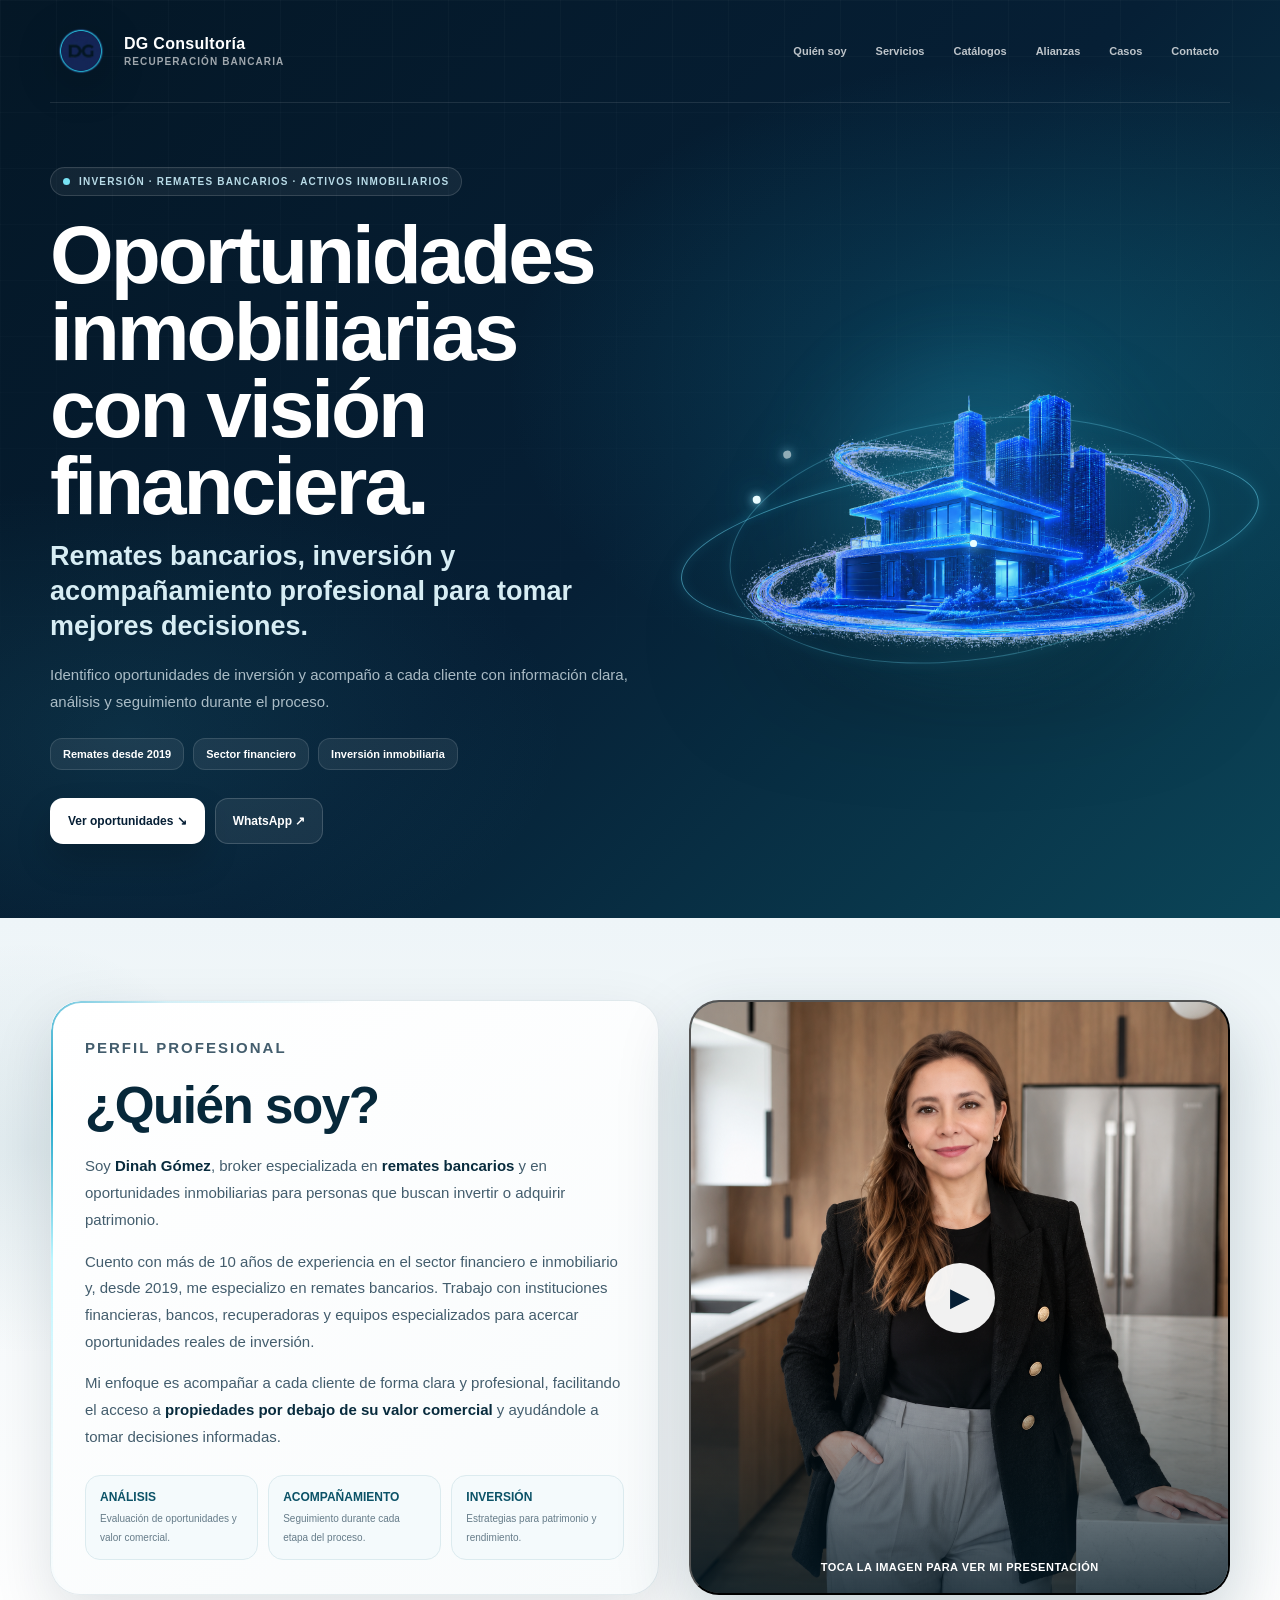
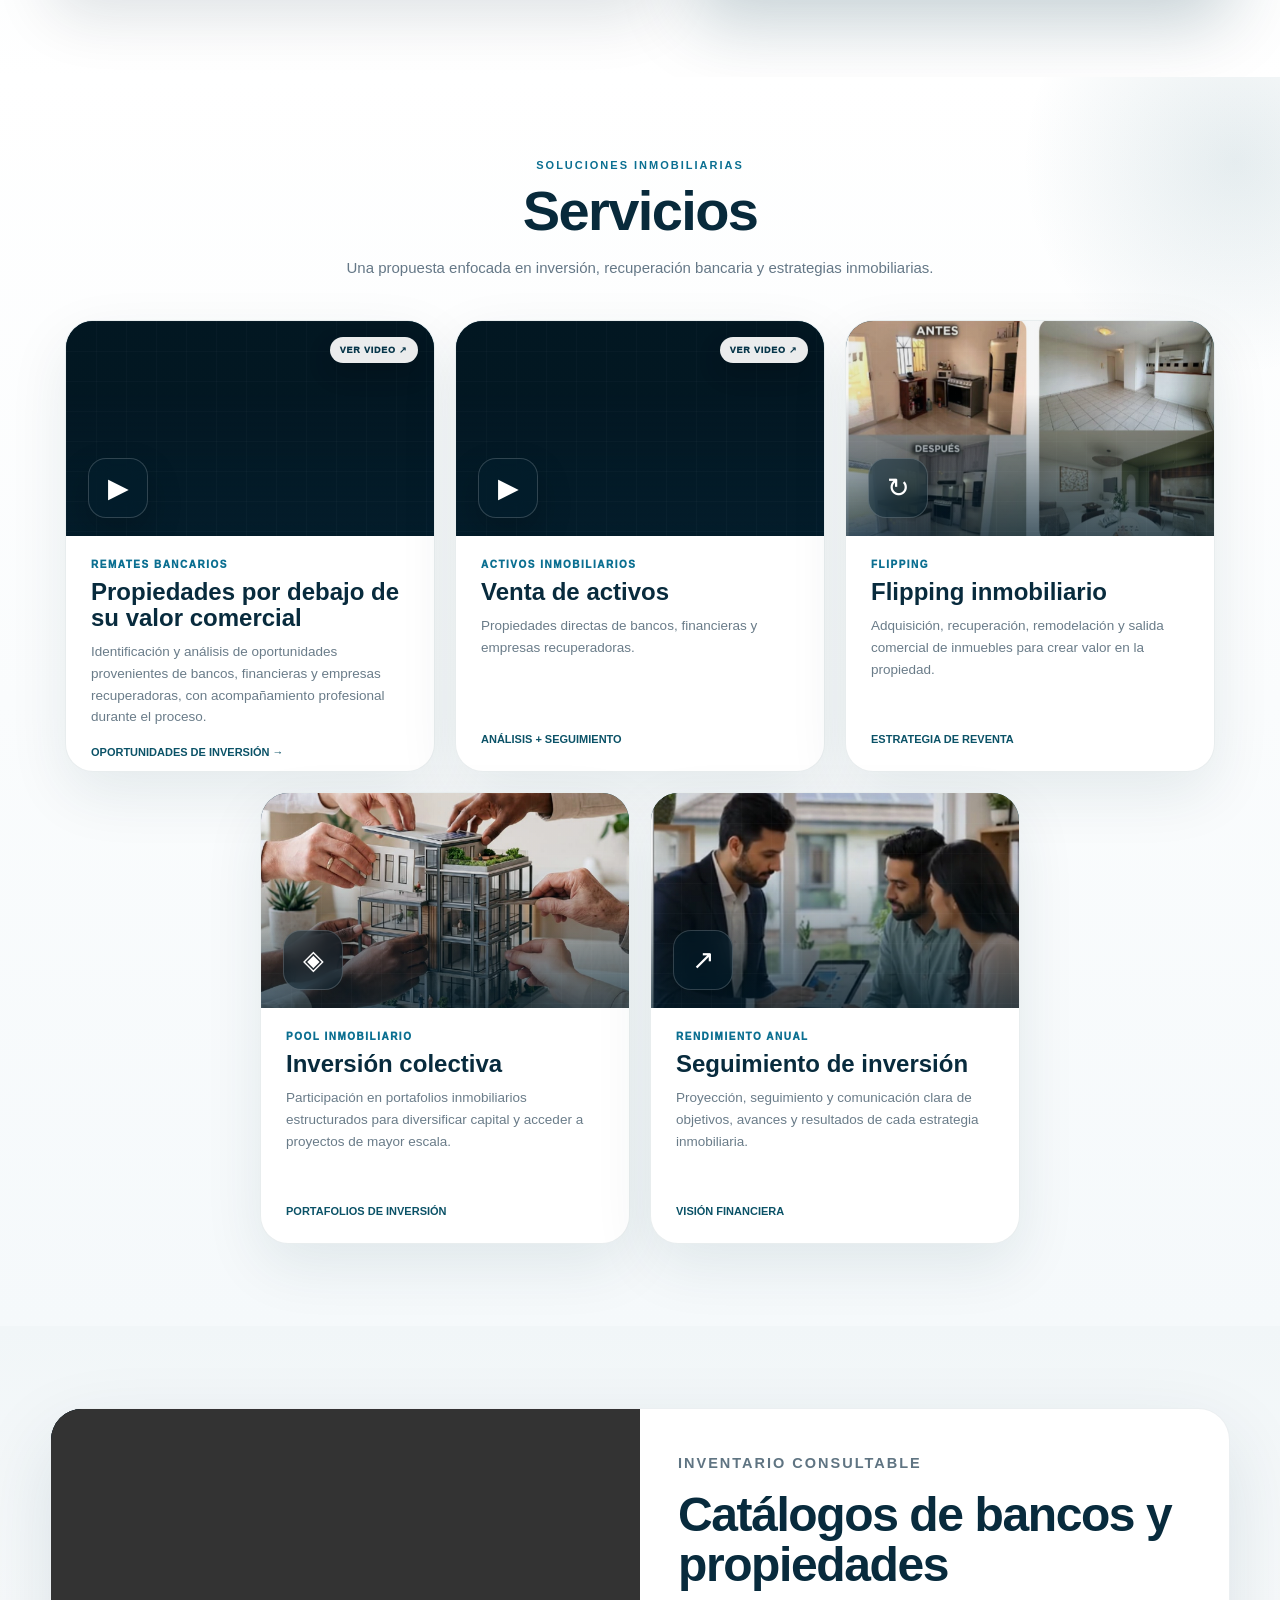
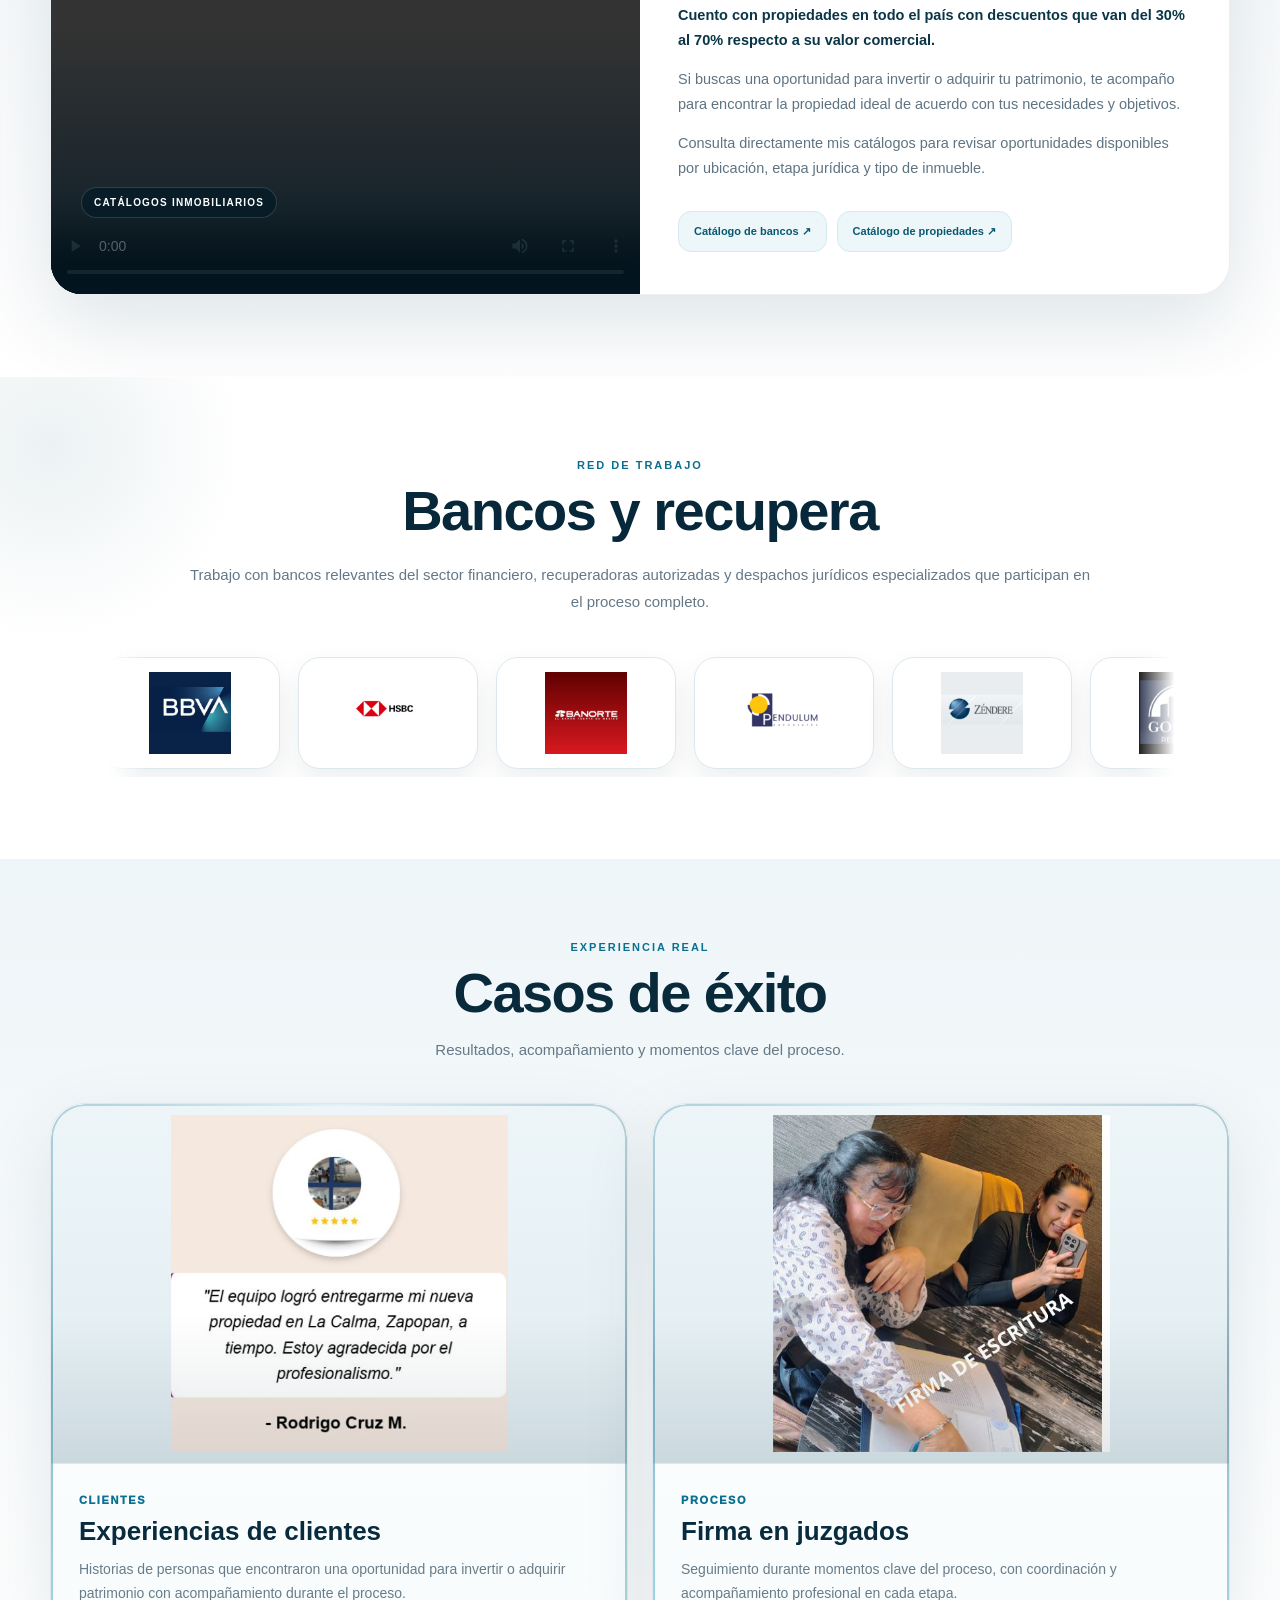
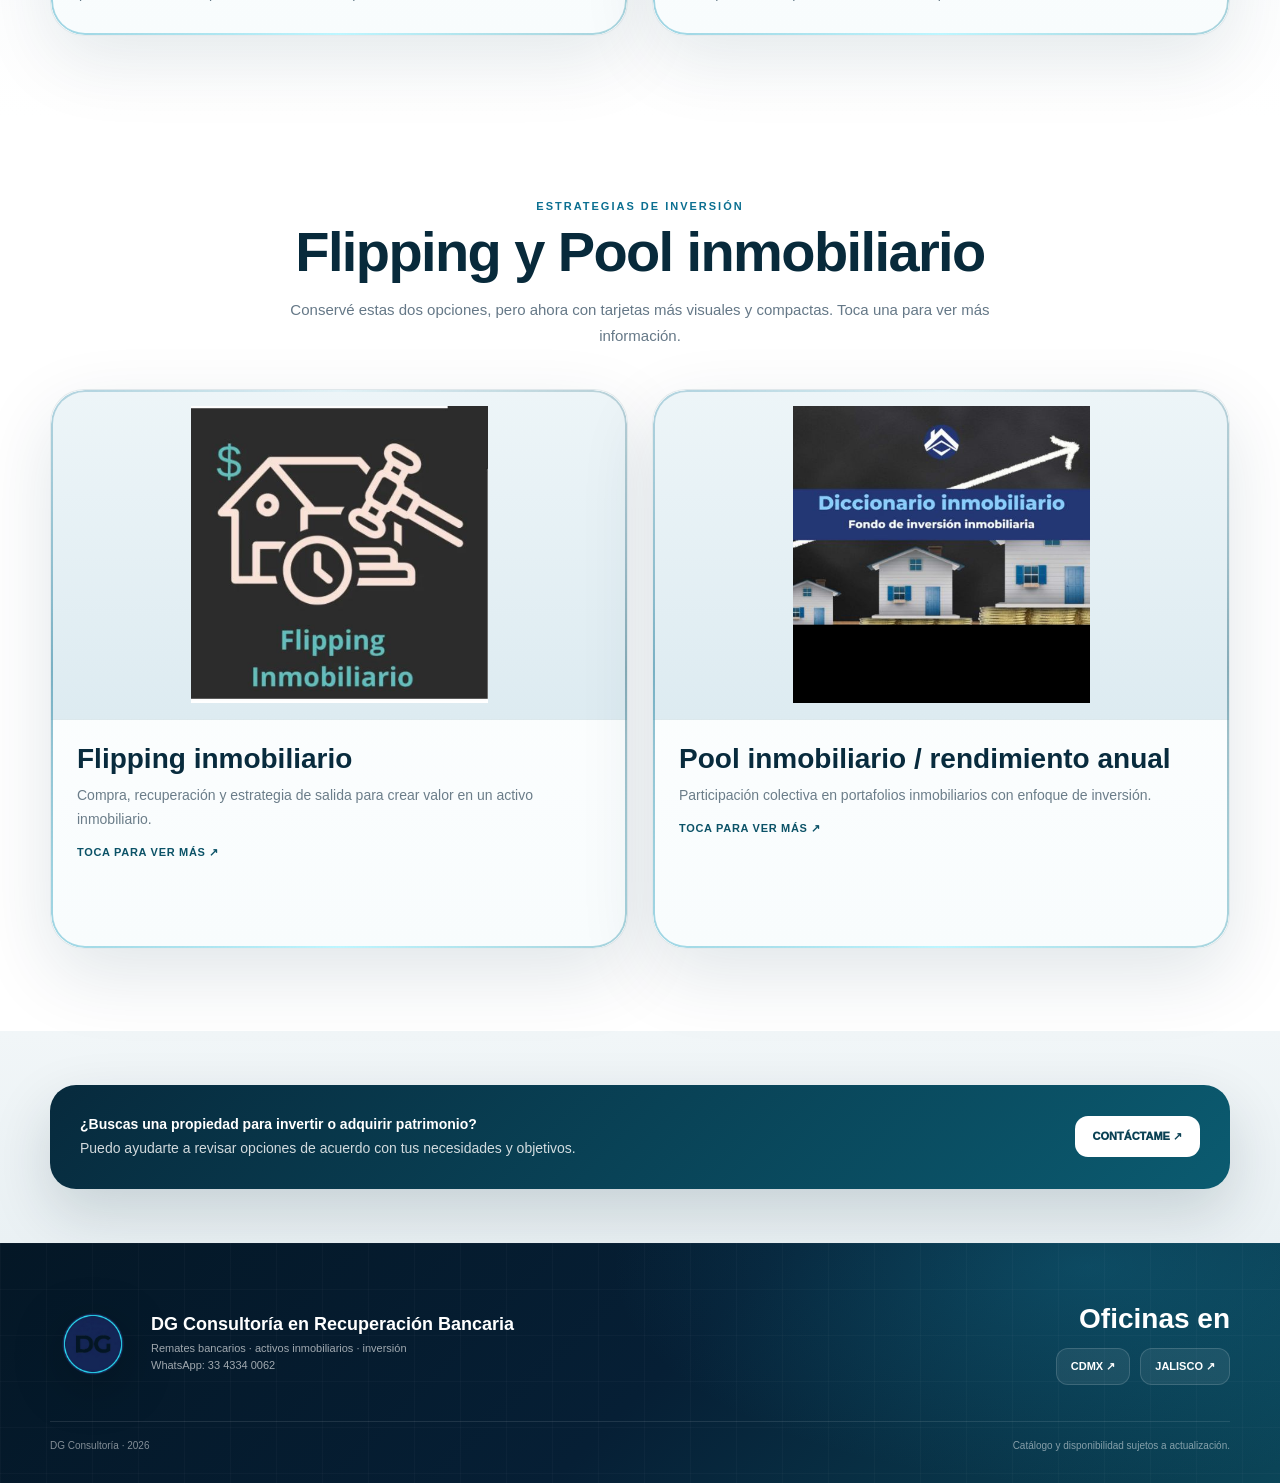
==== commit ab8d4083: "foto" ====
--- a/index.html
+++ b/index.html
@@ -417,9 +417,9 @@
       </article>
 
       <button class="media-card reveal" id="profileMedia" type="button" aria-label="Reproducir presentación de Dinah Gómez">
-        <img src="dinah-foto.png" alt="Dinah Gómez">
+        <img src="FOTOYOCARA.png" alt="Dinah Gómez">
         <video id="profileVideo" playsinline preload="none" poster="dinah-foto.png">
-          <source src="dinah-presentacion.mp4" type="video/mp4">
+          <source src="ASESORYOFINAL.mp4" type="video/mp4">
         </video>
         <span class="shade"></span>
         <span class="play">▶</span>
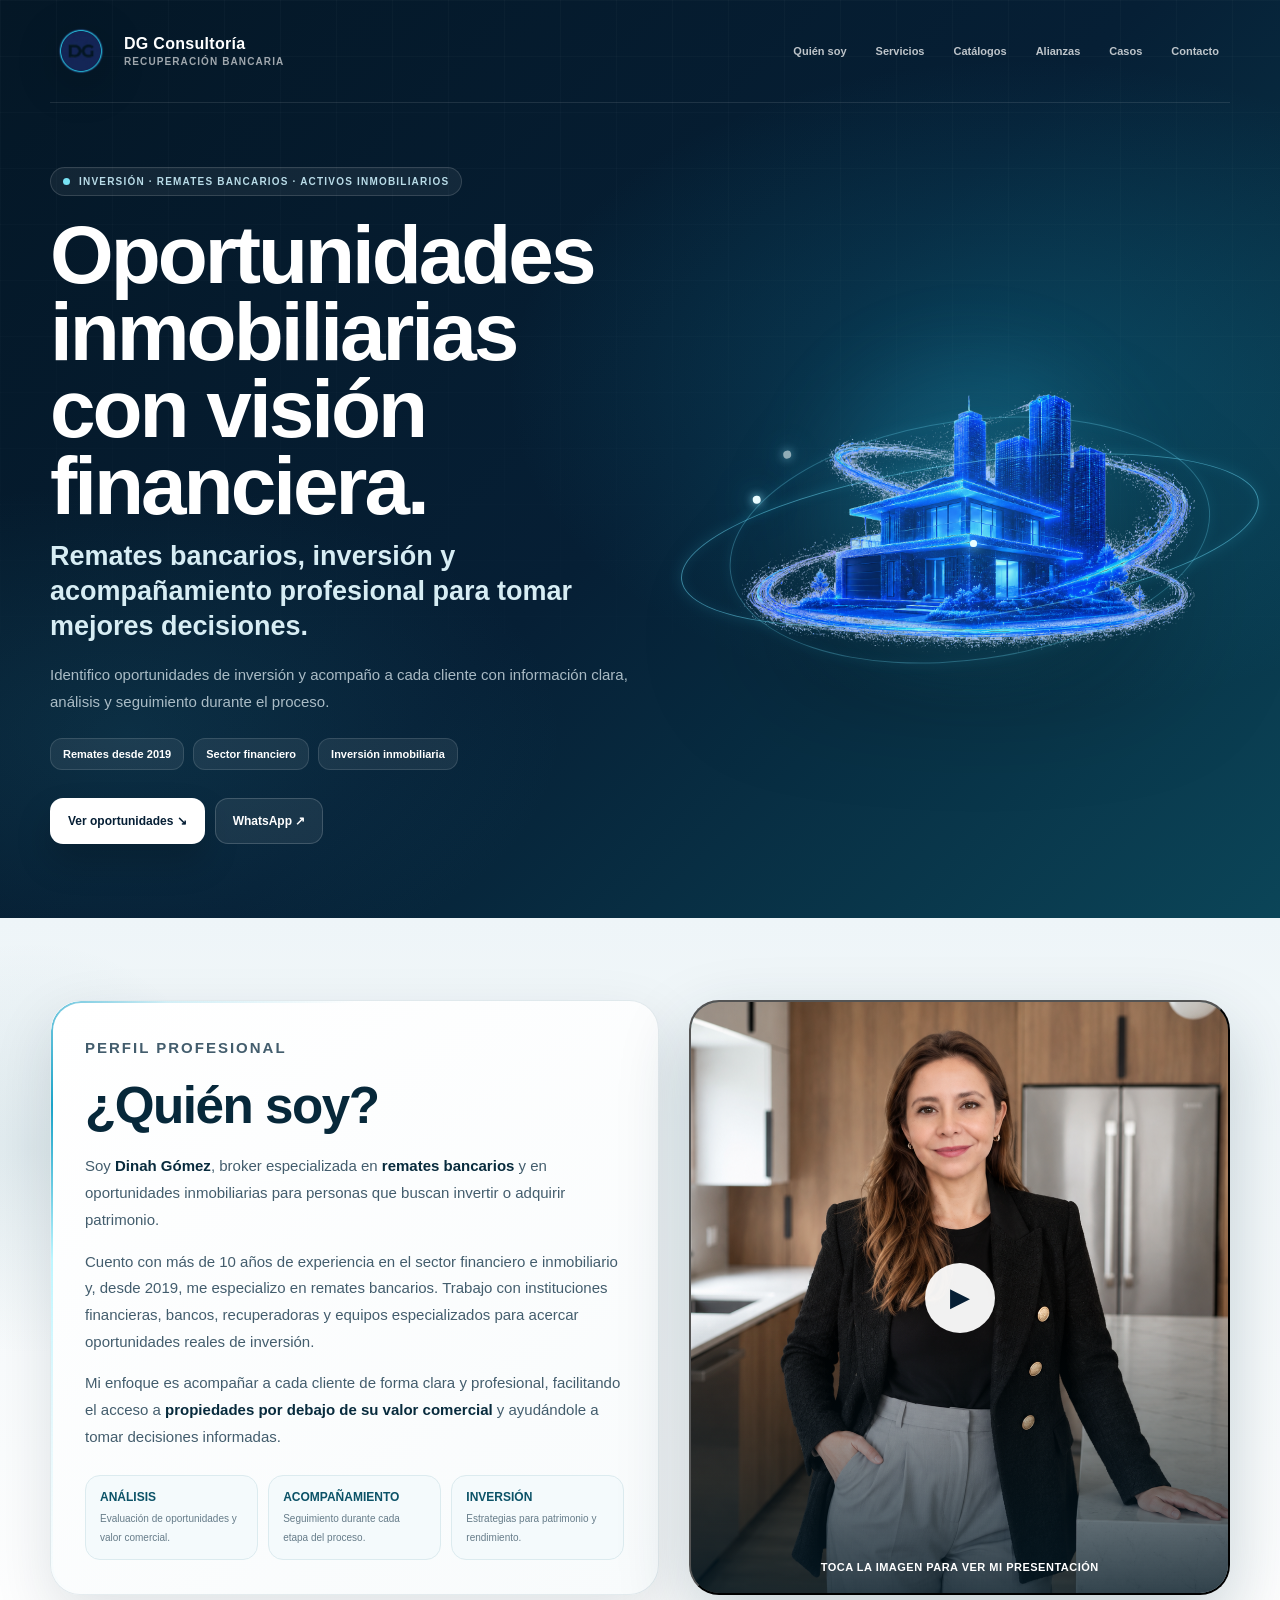
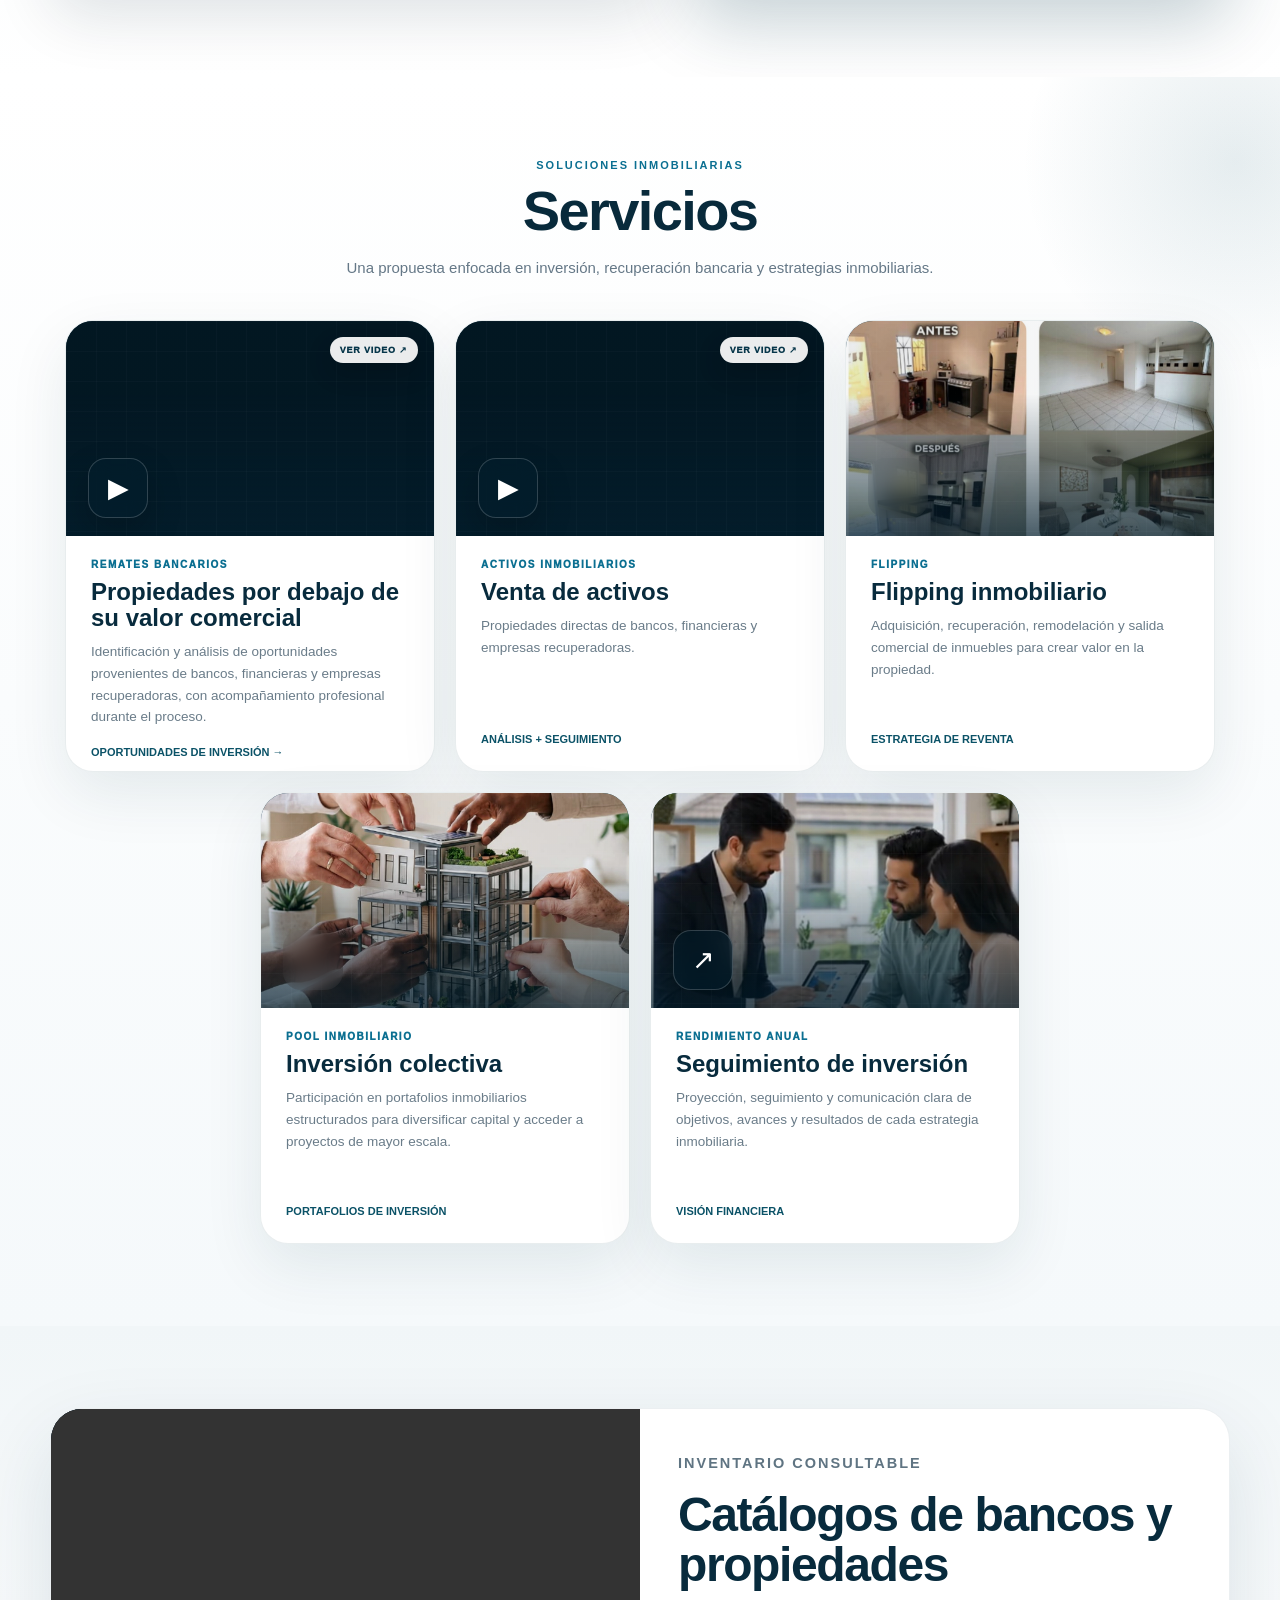
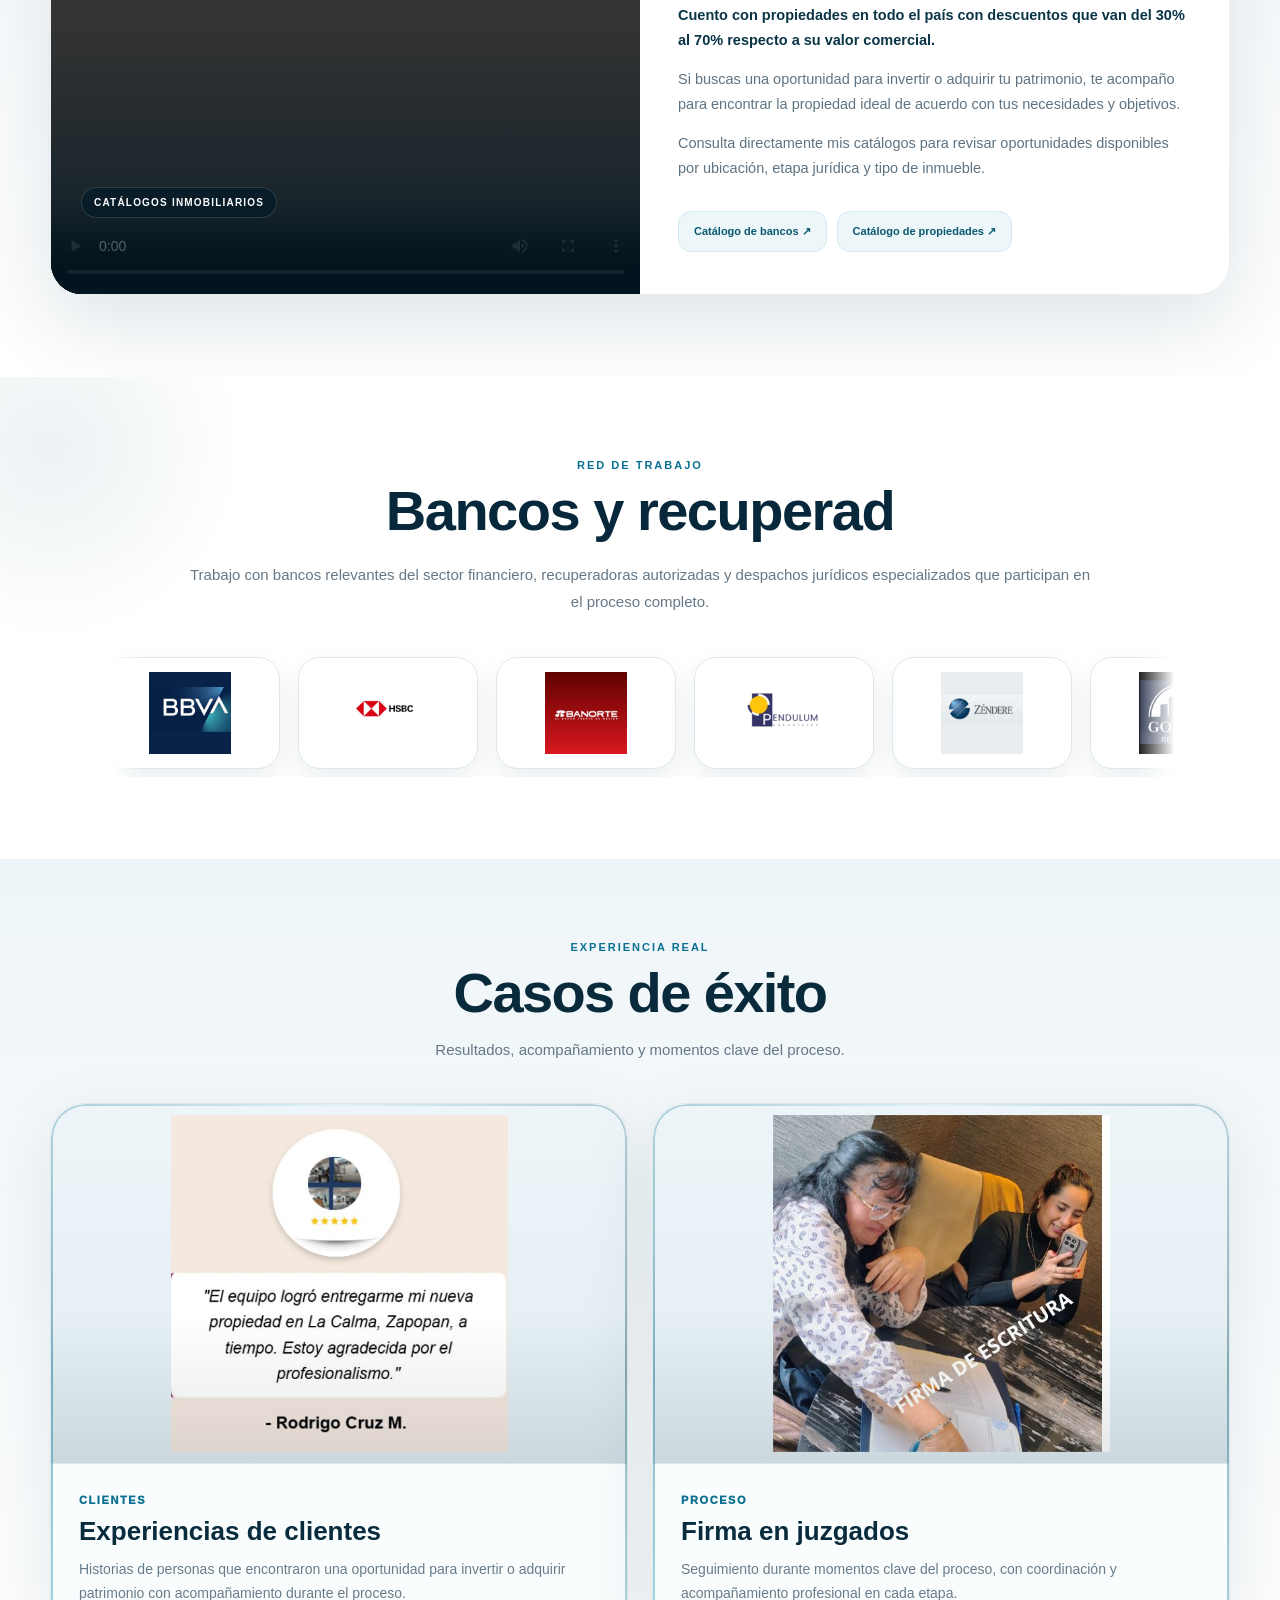
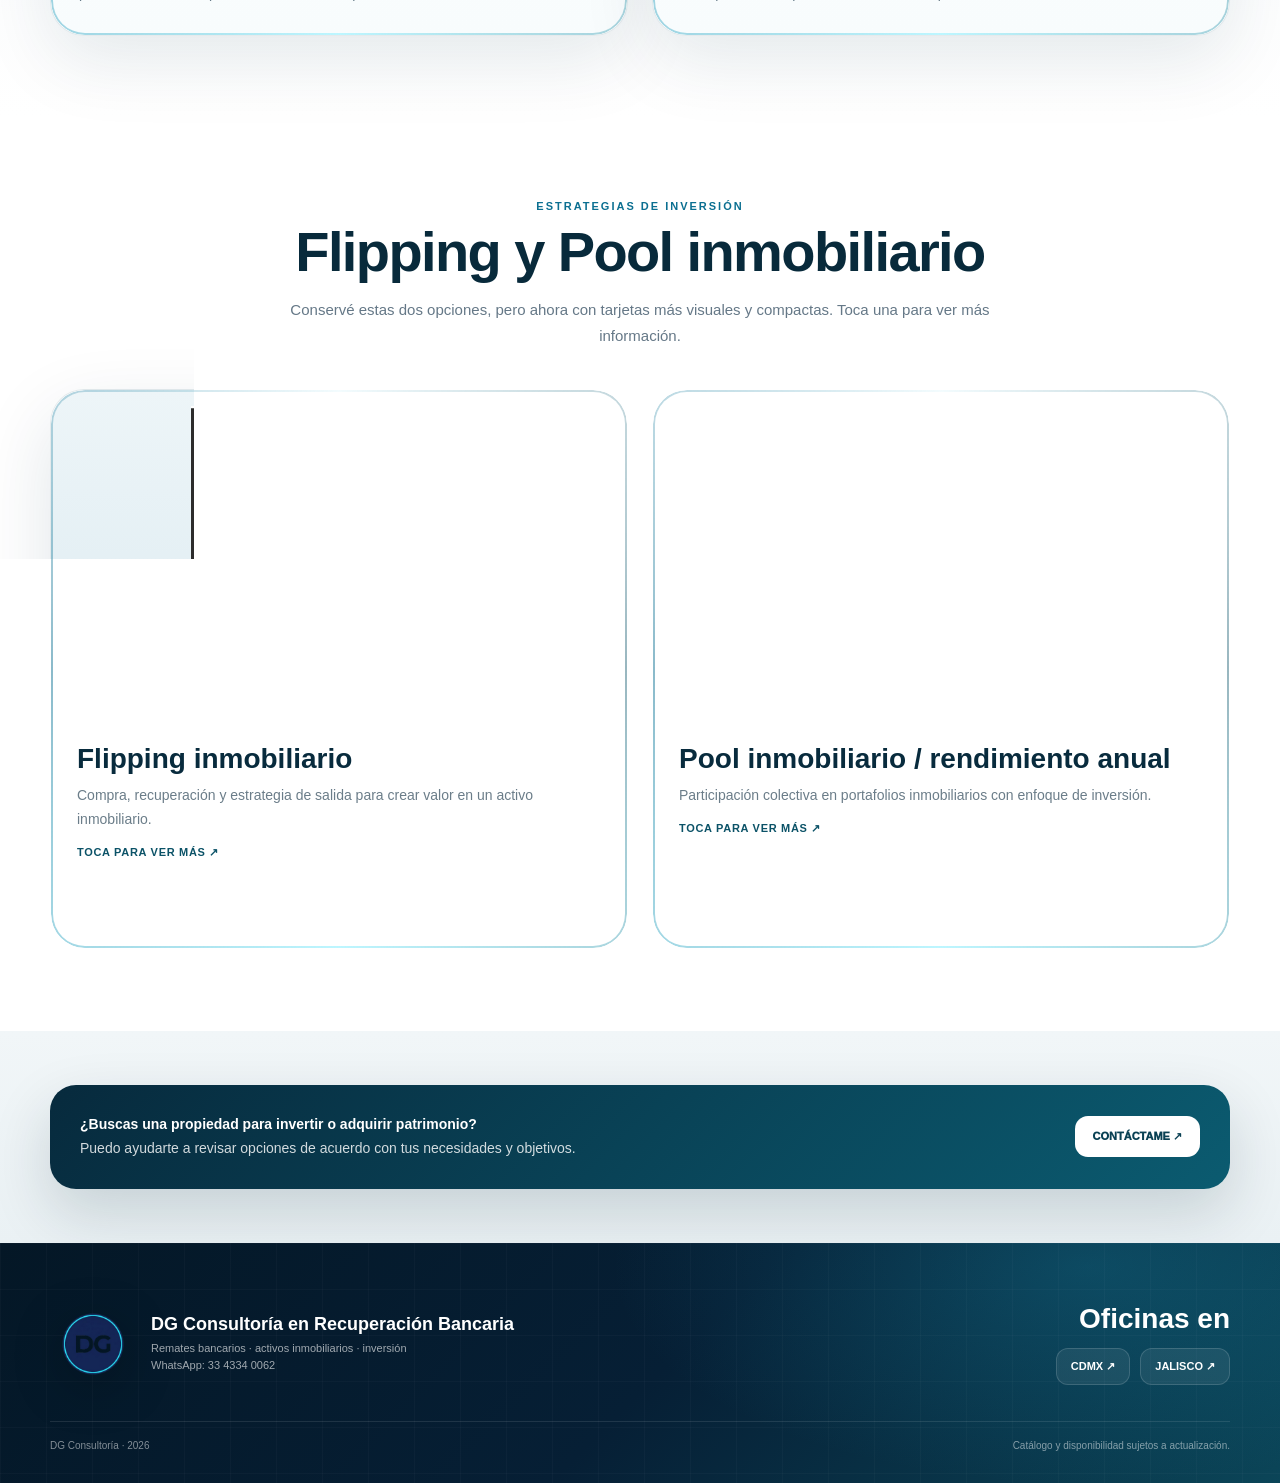
==== commit dd471bd9: "link" ====
--- a/index.html
+++ b/index.html
@@ -86,7 +86,7 @@
     .about::before{content:"";position:absolute;width:420px;height:420px;border-radius:50%;left:-180px;top:20px;background:radial-gradient(circle,rgba(11,82,103,.09),transparent 70%)}
     .about-grid{display:grid;grid-template-columns:1.06fr .94fr;gap:30px;align-items:stretch}
     .glow-card{position:relative;isolation:isolate;border-radius:30px;padding:34px;background:linear-gradient(145deg,#fff,#f8fbfc);border:1px solid rgba(7,74,96,.10);box-shadow:var(--shadow);overflow:hidden}
-    .glow-card::before{content:"";position:absolute;z-index:4;inset:0;border-radius:30px;padding:2px;pointer-events:none;background:conic-gradient(from var(--ring-angle),transparent 0 62%,rgba(98,220,245,.18) 70%,#bdf6ff 77%,#1aa3c8 84%,rgba(58,184,216,.22) 91%,transparent 100%);-webkit-mask:linear-gradient(#000 0 0) content-box,linear-gradient(#000 0 0);-webkit-mask-composite:xor;mask-composite:exclude;animation:ring 3.7s linear infinite}
+    .glow-card::before{content:"";position:absolute;z-index:4;inset:0;border-radius:30px;padding:2px;pointer-events:none;background:conic-gradient(from var(--ring-angle),transparent 0 62%,rgba(98,220,245,.18) 70%,#bdf6ff 77%,#1aa3c8 84%,rgba(58,184,216,.22) 91%,transparent 100%);-webkit-mask:linear-gradient(#000 0 0) content-box,linear-gradient(#000 0 0);mask:linear-gradient(#000 0 0) content-box,linear-gradient(#000 0 0);-webkit-mask-composite:xor;mask-composite:exclude;animation:ring 3.7s linear infinite}
     .glow-card::after{content:"";position:absolute;z-index:2;inset:-45%;pointer-events:none;background:linear-gradient(112deg,transparent 44%,rgba(77,196,220,.04) 48%,rgba(255,255,255,.72) 50%,rgba(38,147,175,.08) 52%,transparent 56%);transform:translateX(-72%) rotate(2deg);animation:sweep 6.4s ease-in-out infinite}
     @keyframes ring{to{--ring-angle:360deg}}
     @keyframes sweep{0%,30%{transform:translateX(-72%) rotate(2deg);opacity:0}40%{opacity:.55}72%,100%{transform:translateX(72%) rotate(2deg);opacity:0}}
@@ -286,7 +286,7 @@
     .case-grid{display:grid;grid-template-columns:1fr 1fr;gap:24px;margin-top:40px}
     .case-card{position:relative;overflow:hidden;border-radius:34px;background:linear-gradient(180deg,#ffffff 0%,#f8fcfd 100%);border:1px solid rgba(6,54,74,.10);box-shadow:0 24px 72px rgba(5,52,70,.10);transition:transform .28s ease,box-shadow .28s ease}
     .case-card:hover{transform:translateY(-7px);box-shadow:0 34px 86px rgba(5,52,70,.16)}
-    .case-card::before{content:"";position:absolute;z-index:3;inset:0;border-radius:34px;padding:2px;pointer-events:none;background:conic-gradient(from var(--ring-angle),rgba(99,212,239,.08),rgba(11,82,103,.42),#bdf6ff,rgba(11,111,145,.48),rgba(99,212,239,.08));-webkit-mask:linear-gradient(#000 0 0) content-box,linear-gradient(#000 0 0);-webkit-mask-composite:xor;mask-composite:exclude;animation:ring 4s linear infinite}
+    .case-card::before{content:"";position:absolute;z-index:3;inset:0;border-radius:34px;padding:2px;pointer-events:none;background:conic-gradient(from var(--ring-angle),rgba(99,212,239,.08),rgba(11,82,103,.42),#bdf6ff,rgba(11,111,145,.48),rgba(99,212,239,.08));-webkit-mask:linear-gradient(#000 0 0) content-box,linear-gradient(#000 0 0);mask:linear-gradient(#000 0 0) content-box,linear-gradient(#000 0 0);-webkit-mask-composite:xor;mask-composite:exclude;animation:ring 4s linear infinite}
     .case-card::after{content:"";position:absolute;inset:-42%;pointer-events:none;background:linear-gradient(112deg,transparent 44%,rgba(77,196,220,.05) 48%,rgba(255,255,255,.7) 50%,rgba(38,147,175,.07) 52%,transparent 56%);transform:translateX(-72%) rotate(2deg);animation:sweep 7s ease-in-out infinite}
     .case-media{position:relative;height:360px;background:linear-gradient(180deg,#edf5f8,#e1edf2);overflow:hidden;display:grid;place-items:center;border-bottom:1px solid rgba(6,54,74,.07)}
     .case-media::after{content:"";position:absolute;inset:0;background:linear-gradient(to top,rgba(4,31,46,.10),rgba(4,31,46,0) 42%);pointer-events:none}
@@ -305,7 +305,7 @@
     .flip-inner{position:relative;width:100%;height:100%;transition:transform .78s cubic-bezier(.2,.7,.2,1);transform-style:preserve-3d}
     .flip-card.is-flipped .flip-inner{transform:rotateY(180deg)}
     .face{position:absolute;inset:0;backface-visibility:hidden;border-radius:34px;overflow:hidden;background:linear-gradient(180deg,#ffffff 0%,#f8fcfd 100%);border:1px solid rgba(6,54,74,.10);box-shadow:0 26px 74px rgba(5,52,70,.12)}
-    .face::before{content:"";position:absolute;z-index:4;inset:0;border-radius:34px;padding:2px;pointer-events:none;background:conic-gradient(from var(--ring-angle),rgba(99,212,239,.08),rgba(11,82,103,.42),#bdf6ff,rgba(11,111,145,.48),rgba(99,212,239,.08));-webkit-mask:linear-gradient(#000 0 0) content-box,linear-gradient(#000 0 0);-webkit-mask-composite:xor;mask-composite:exclude;animation:ring 4s linear infinite}
+    .face::before{content:"";position:absolute;z-index:4;inset:0;border-radius:34px;padding:2px;pointer-events:none;background:conic-gradient(from var(--ring-angle),rgba(99,212,239,.08),rgba(11,82,103,.42),#bdf6ff,rgba(11,111,145,.48),rgba(99,212,239,.08));-webkit-mask:linear-gradient(#000 0 0) content-box,linear-gradient(#000 0 0);mask:linear-gradient(#000 0 0) content-box,linear-gradient(#000 0 0);-webkit-mask-composite:xor;mask-composite:exclude;animation:ring 4s linear infinite}
     .face::after{content:"";position:absolute;inset:-42%;pointer-events:none;background:linear-gradient(112deg,transparent 44%,rgba(77,196,220,.05) 48%,rgba(255,255,255,.64) 50%,rgba(38,147,175,.07) 52%,transparent 56%);transform:translateX(-72%) rotate(2deg);animation:sweep 7s ease-in-out infinite}
     .face.front{display:flex;flex-direction:column}
     .face.front img{width:100%;height:330px;object-fit:contain;object-position:center;background:linear-gradient(180deg,#edf5f8,#ddebf1);padding:16px;border-bottom:1px solid rgba(6,54,74,.07)}
@@ -492,7 +492,7 @@
           <p>Consulta directamente mis catálogos para revisar oportunidades disponibles por ubicación, etapa jurídica y tipo de inmueble.</p>
           <div class="link-stack">
             <a class="catalog-btn" href="https://creaciones19.github.io/catalogobancos/" target="_blank" rel="noopener">Catálogo de bancos ↗</a>
-            <a class="catalog-btn" href="https://creaciones19.github.io/catalogodepropiedades/" target="_blank" rel="noopener">Catálogo de propiedades ↗</a>
+            <a class="catalog-btn" href="https://creaciones19.github.io/webpropiedades/" target="_blank" rel="noopener">Catálogo de propiedades ↗</a>
           </div>
         </div>
       </article>
@@ -512,9 +512,7 @@
           <div class="logo-card"><img src="Financial Advisor Logo in Dark Light Blue White Clean Minimalist Style  (26).jpg" alt="Pendulum" loading="lazy" decoding="async"></div>
           <div class="logo-card"><img src="Financial Advisor Logo in Dark Light Blue White Clean Minimalist Style  (22).jpg" alt="Zendere" loading="lazy" decoding="async"></div>
           <div class="logo-card"><img src="Financial Advisor Logo in Dark Light Blue White Clean Minimalist Style  (27).jpg" alt="Golden Republic" loading="lazy" decoding="async"></div>
-          <div class="logo-card"><img src="logolideres.jpg" alt="Líderes Especialistas en Remates Bancarios" loading="lazy" decoding="async"></div>
-          <div class="logo-card"><img src="logofjch.png" alt="Aliado jurídico" loading="lazy" decoding="async"></div>
-          <div class="logo-card"><img src="logodafne.png" alt="Aliado inmobiliario" loading="lazy" decoding="async"></div>
+         
 
 
           <div class="logo-card"><img src="Financial Advisor Logo in Dark Light Blue White Clean Minimalist Style  (25).jpg" alt="BBVA" loading="lazy" decoding="async"></div>
@@ -523,9 +521,7 @@
           <div class="logo-card"><img src="Financial Advisor Logo in Dark Light Blue White Clean Minimalist Style  (26).jpg" alt="Pendulum" loading="lazy" decoding="async"></div>
           <div class="logo-card"><img src="Financial Advisor Logo in Dark Light Blue White Clean Minimalist Style  (22).jpg" alt="Zendere" loading="lazy" decoding="async"></div>
           <div class="logo-card"><img src="Financial Advisor Logo in Dark Light Blue White Clean Minimalist Style  (27).jpg" alt="Golden Republic" loading="lazy" decoding="async"></div>
-          <div class="logo-card"><img src="logolideres.jpg" alt="Líderes Especialistas en Remates Bancarios" loading="lazy" decoding="async"></div>
-          <div class="logo-card"><img src="logofjch.png" alt="Aliado jurídico" loading="lazy" decoding="async"></div>
-          <div class="logo-card"><img src="logodafne.png" alt="Aliado inmobiliario" loading="lazy" decoding="async"></div>
+         
 
         </div>
       </div>
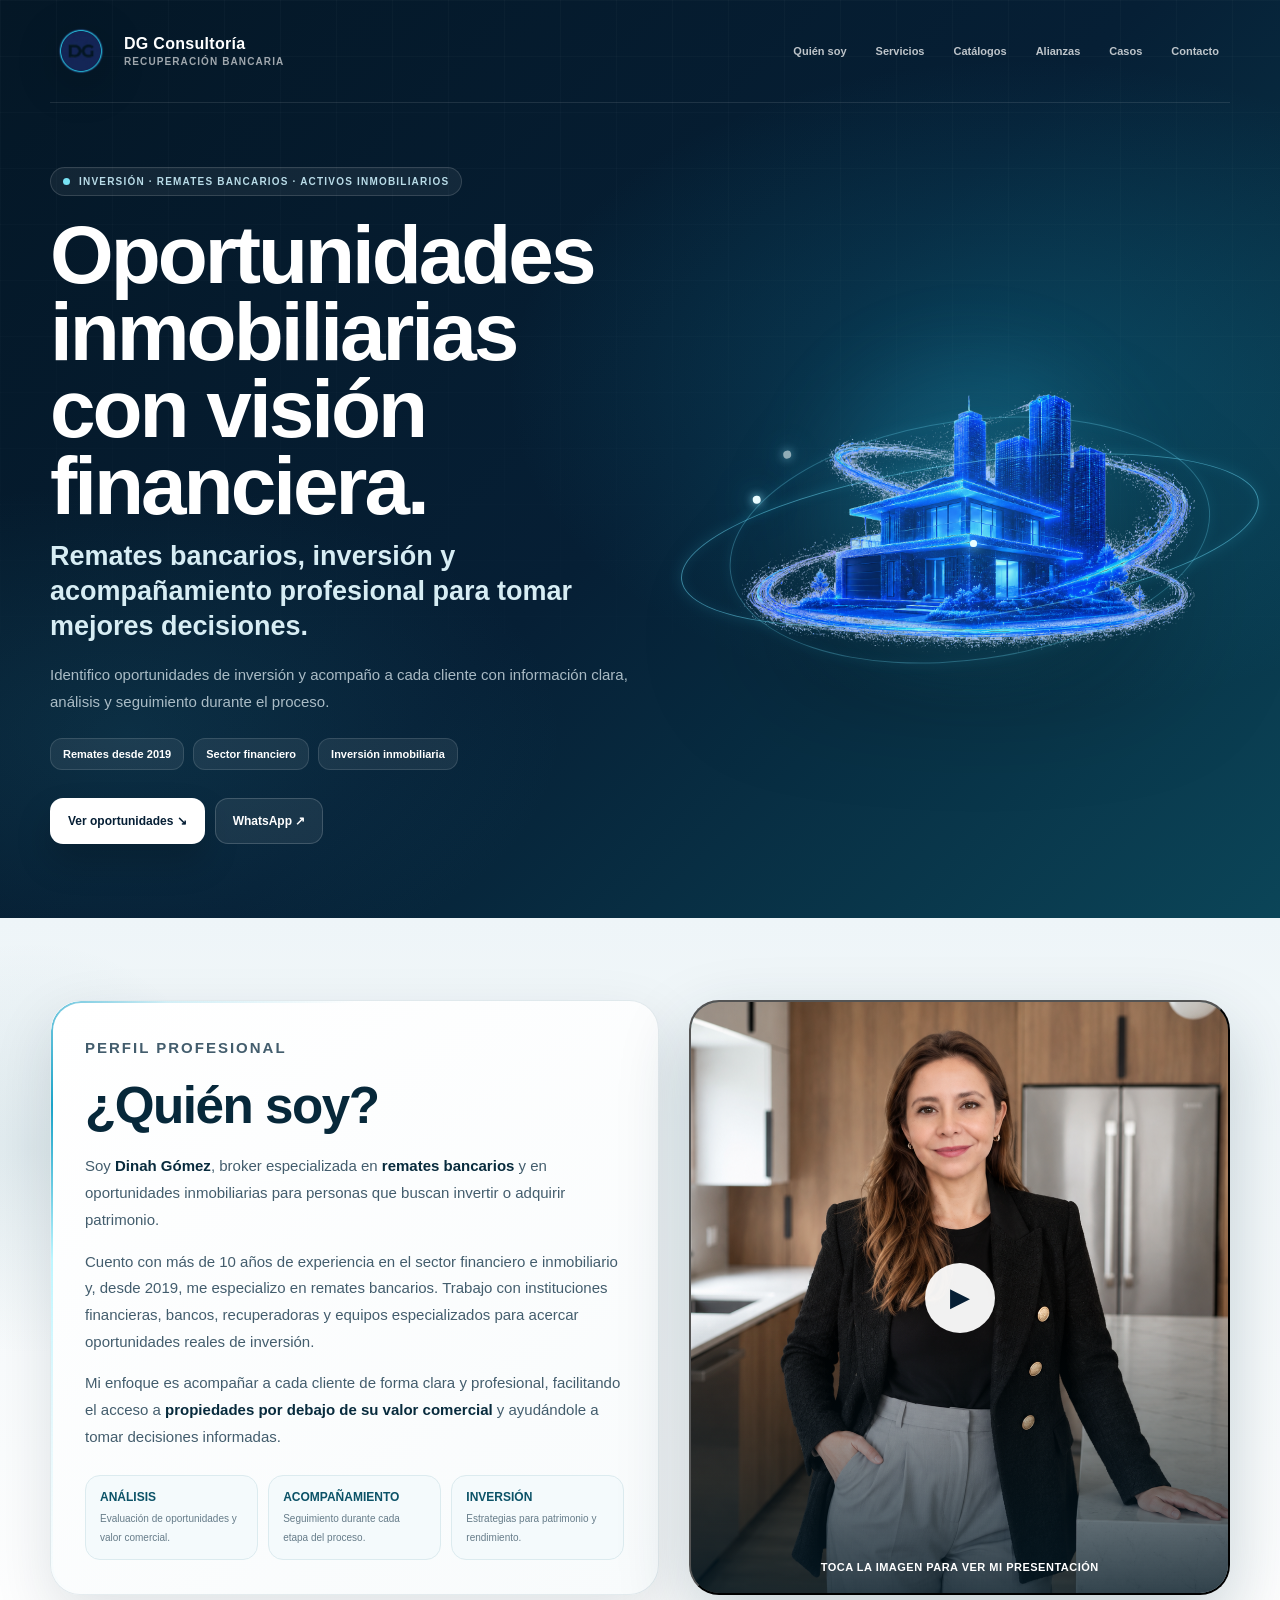
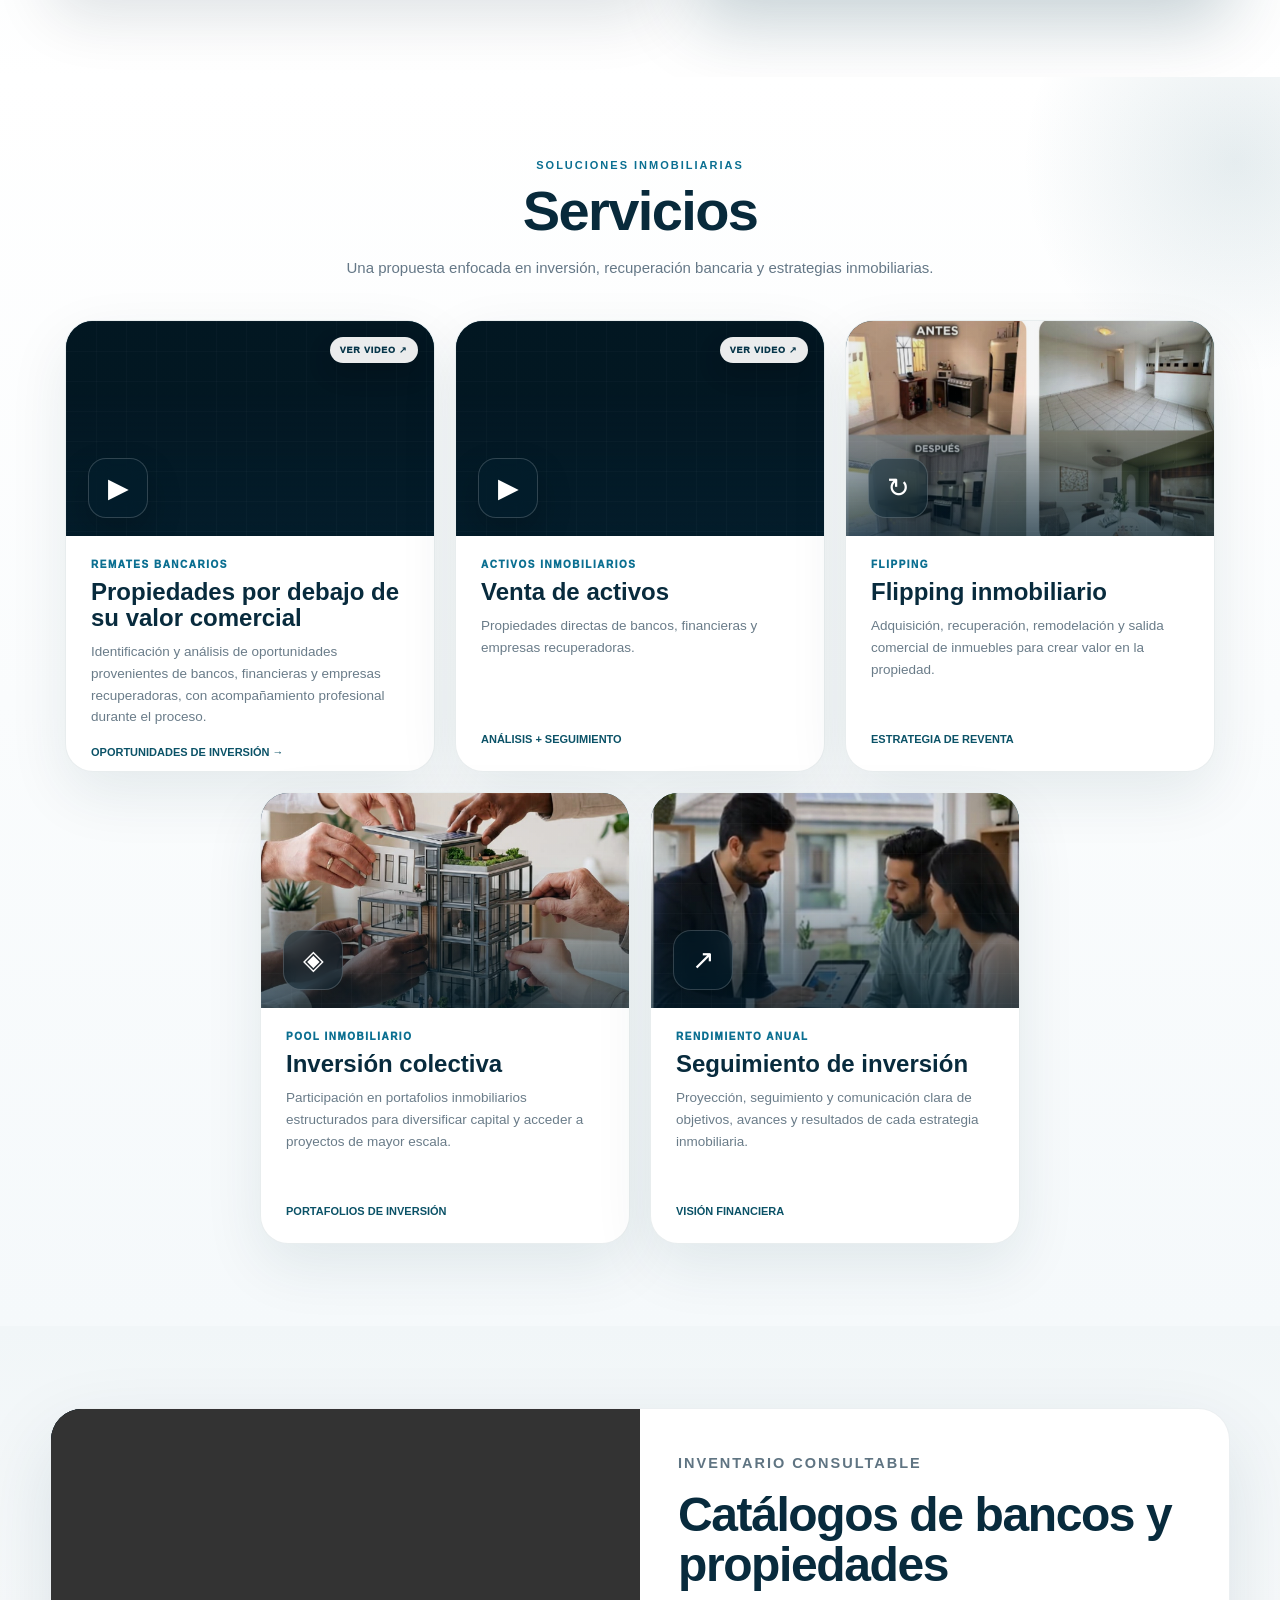
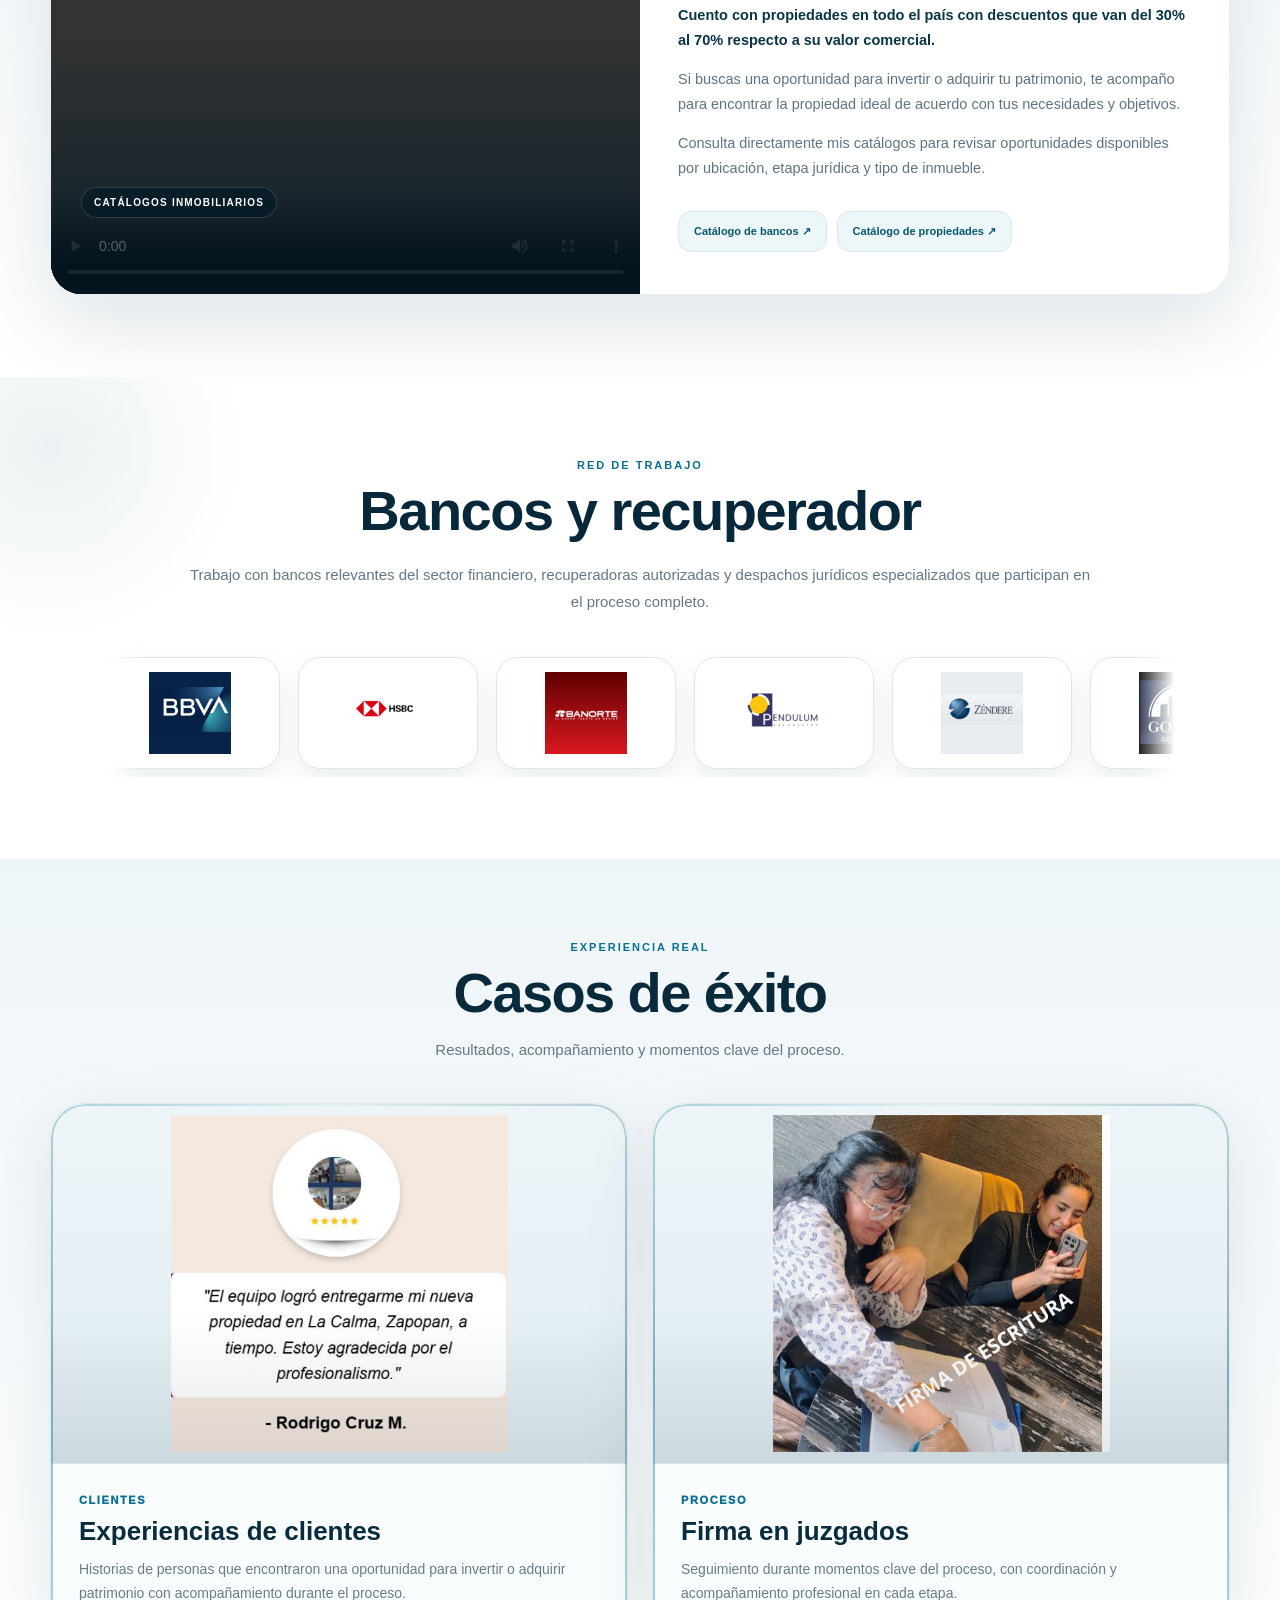
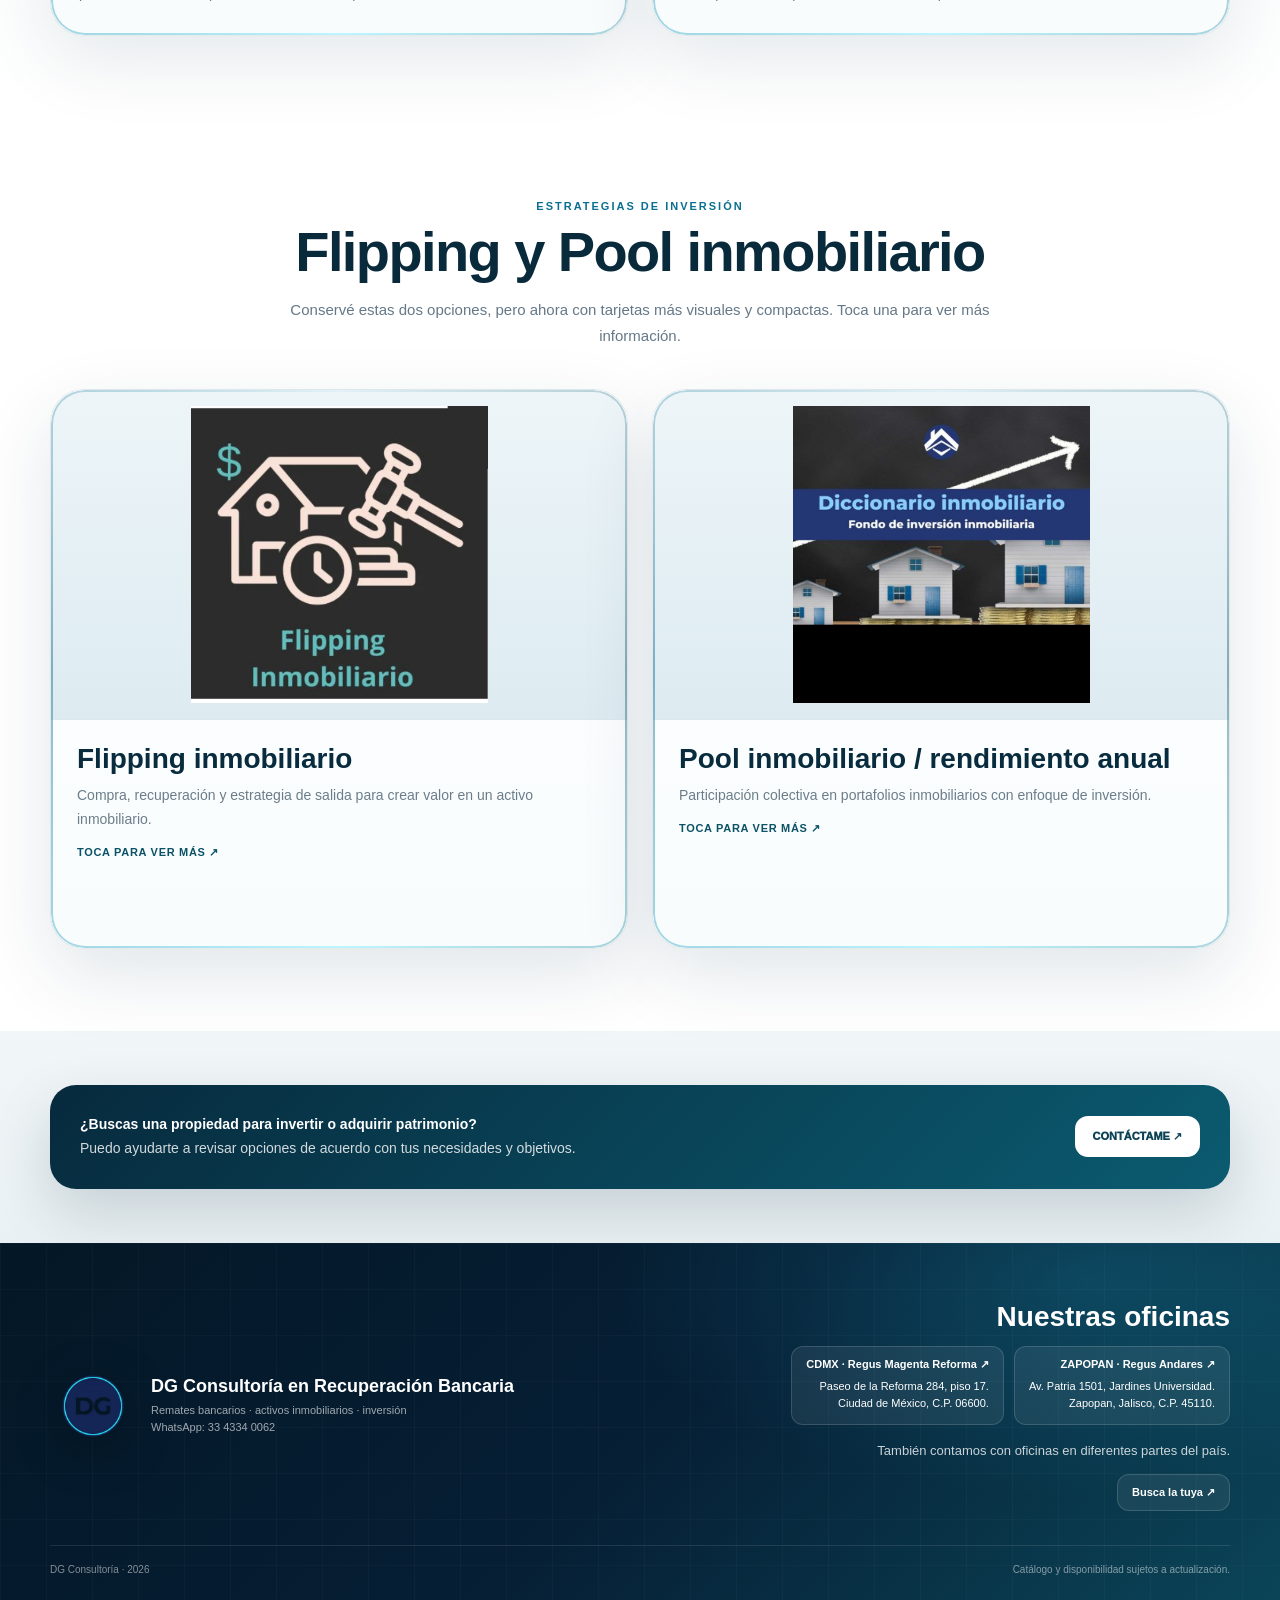
==== commit 7f7c9ac8: "Actualiza oficinas" ====
--- a/index.html
+++ b/index.html
@@ -348,6 +348,8 @@
     .offices h2{margin:0 0 13px;font-size:28px}
     .office-row{display:flex;gap:10px;justify-content:flex-end;flex-wrap:wrap}
     .office-row a{padding:11px 14px;border:1px solid rgba(255,255,255,.15);border-radius:12px;background:rgba(255,255,255,.07);font-size:11px;font-weight:900}
+    .office-row a span{display:inline-block;margin-top:7px;font-weight:400;line-height:1.6}
+    .office-note{margin:16px 0 12px;font-size:13px;line-height:1.6;color:rgba(255,255,255,.78)}
     .office-row a:hover{background:#fff;color:var(--navy)}
     .footer-bottom{position:relative;z-index:2;margin-top:34px;padding-top:18px;border-top:1px solid rgba(255,255,255,.10);display:flex;justify-content:space-between;gap:15px;color:rgba(255,255,255,.5);font-size:10px}
 
@@ -625,7 +627,15 @@
       <img src="dgsinfondo.png" alt="Logo DG">
       <div><strong>DG Consultoría en Recuperación Bancaria</strong><span>Remates bancarios · activos inmobiliarios · inversión<br>WhatsApp: 33 4334 0062</span></div>
     </div>
-    <div class="offices"><h2>Oficinas en</h2><div class="office-row"><a href="https://maps.app.goo.gl/A3NjaUwcxfynkEaj9" target="_blank" rel="noopener">CDMX ↗</a><a href="https://maps.app.goo.gl/8ZNDfC5USsp8Fs9c9" target="_blank" rel="noopener">JALISCO ↗</a></div></div>
+    <div class="offices">
+      <h2>Nuestras oficinas</h2>
+      <div class="office-row">
+        <a href="https://www.google.com/maps/search/?api=1&amp;query=Regus+Magenta+Reforma+Paseo+de+la+Reforma+284+Ciudad+de+Mexico" target="_blank" rel="noopener noreferrer"><strong>CDMX · Regus Magenta Reforma ↗</strong><br><span>Paseo de la Reforma 284, piso 17.<br>Ciudad de México, C.P. 06600.</span></a>
+        <a href="https://www.google.com/maps/search/?api=1&amp;query=Regus+Andares+Av+Patria+1501+Jardines+Universidad+Zapopan" target="_blank" rel="noopener noreferrer"><strong>ZAPOPAN · Regus Andares ↗</strong><br><span>Av. Patria 1501, Jardines Universidad.<br>Zapopan, Jalisco, C.P. 45110.</span></a>
+      </div>
+      <p class="office-note">También contamos con oficinas en diferentes partes del país.</p>
+      <div class="office-row"><a href="https://www.regus.com/es/mx" target="_blank" rel="noopener noreferrer">Busca la tuya ↗</a></div>
+    </div>
   </div>
   <div class="shell footer-bottom"><span>DG Consultoría · 2026</span><span>Catálogo y disponibilidad sujetos a actualización.</span></div>
 </footer>
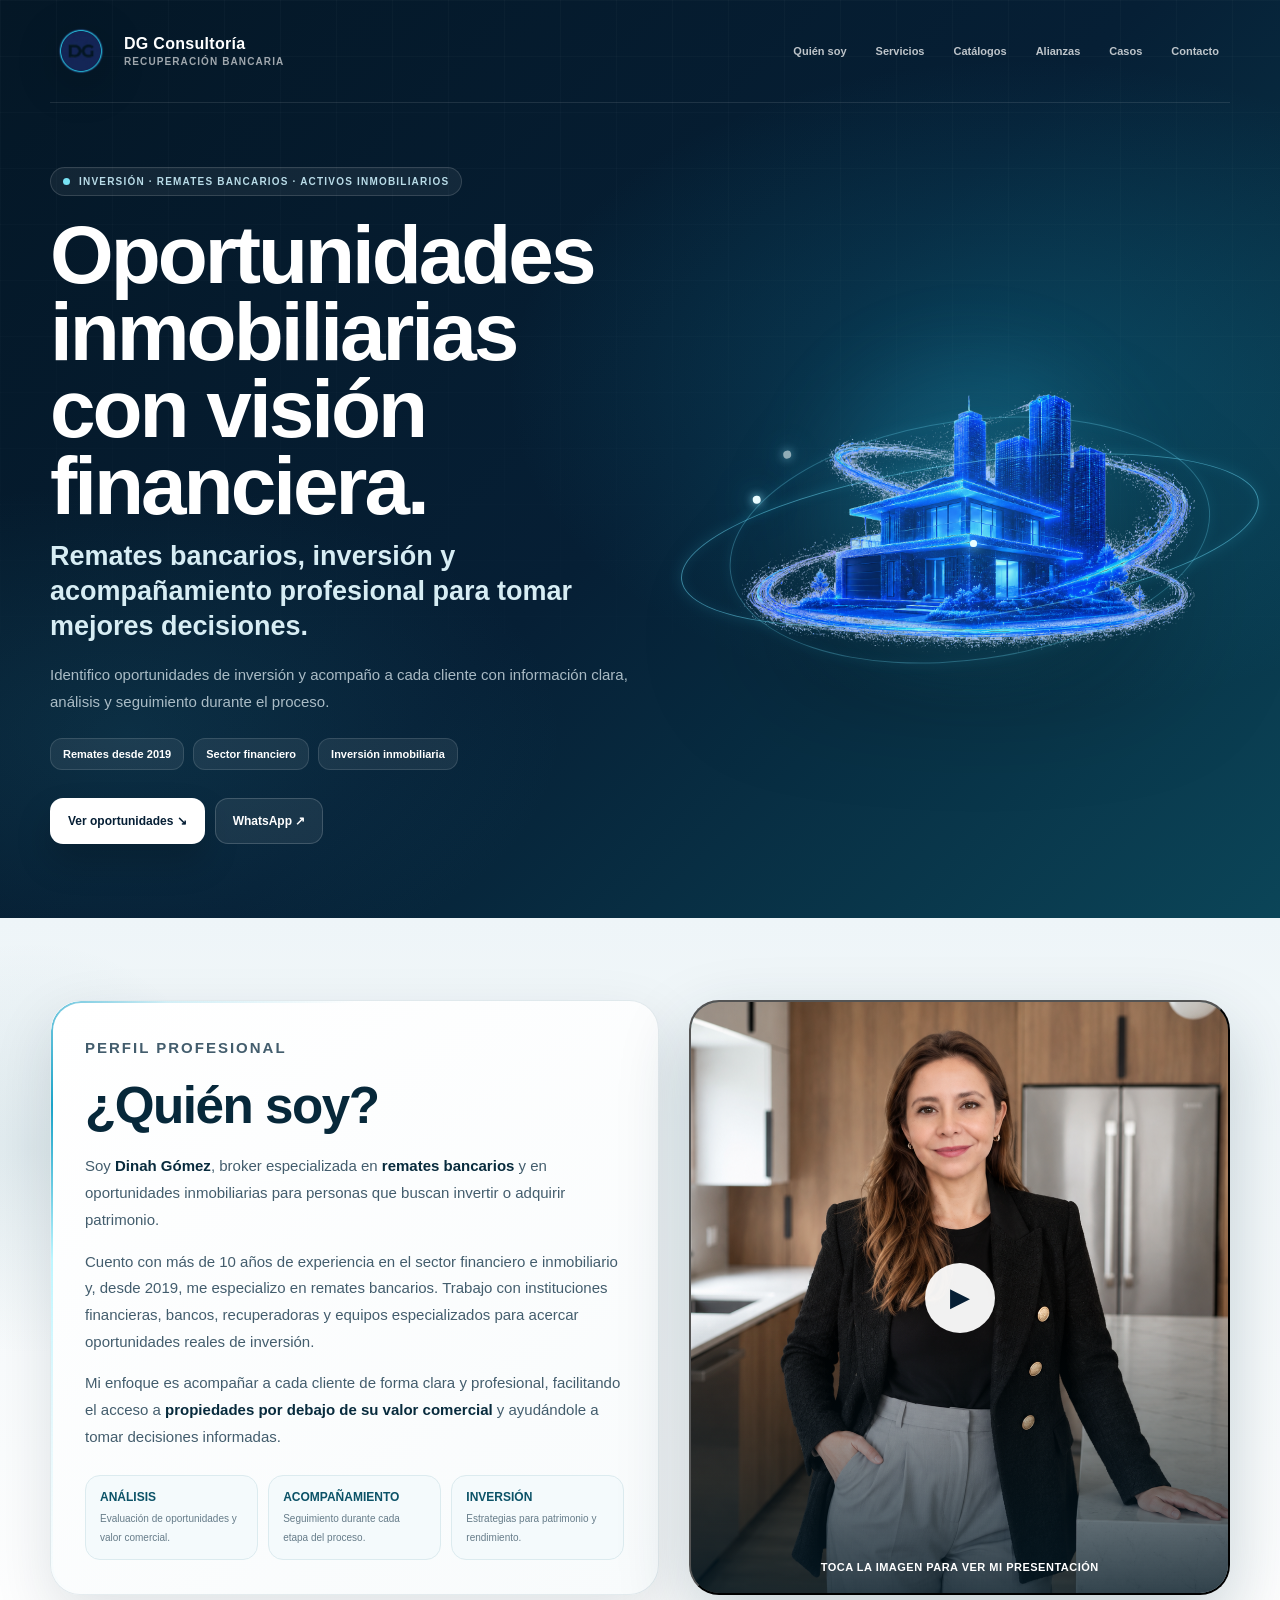
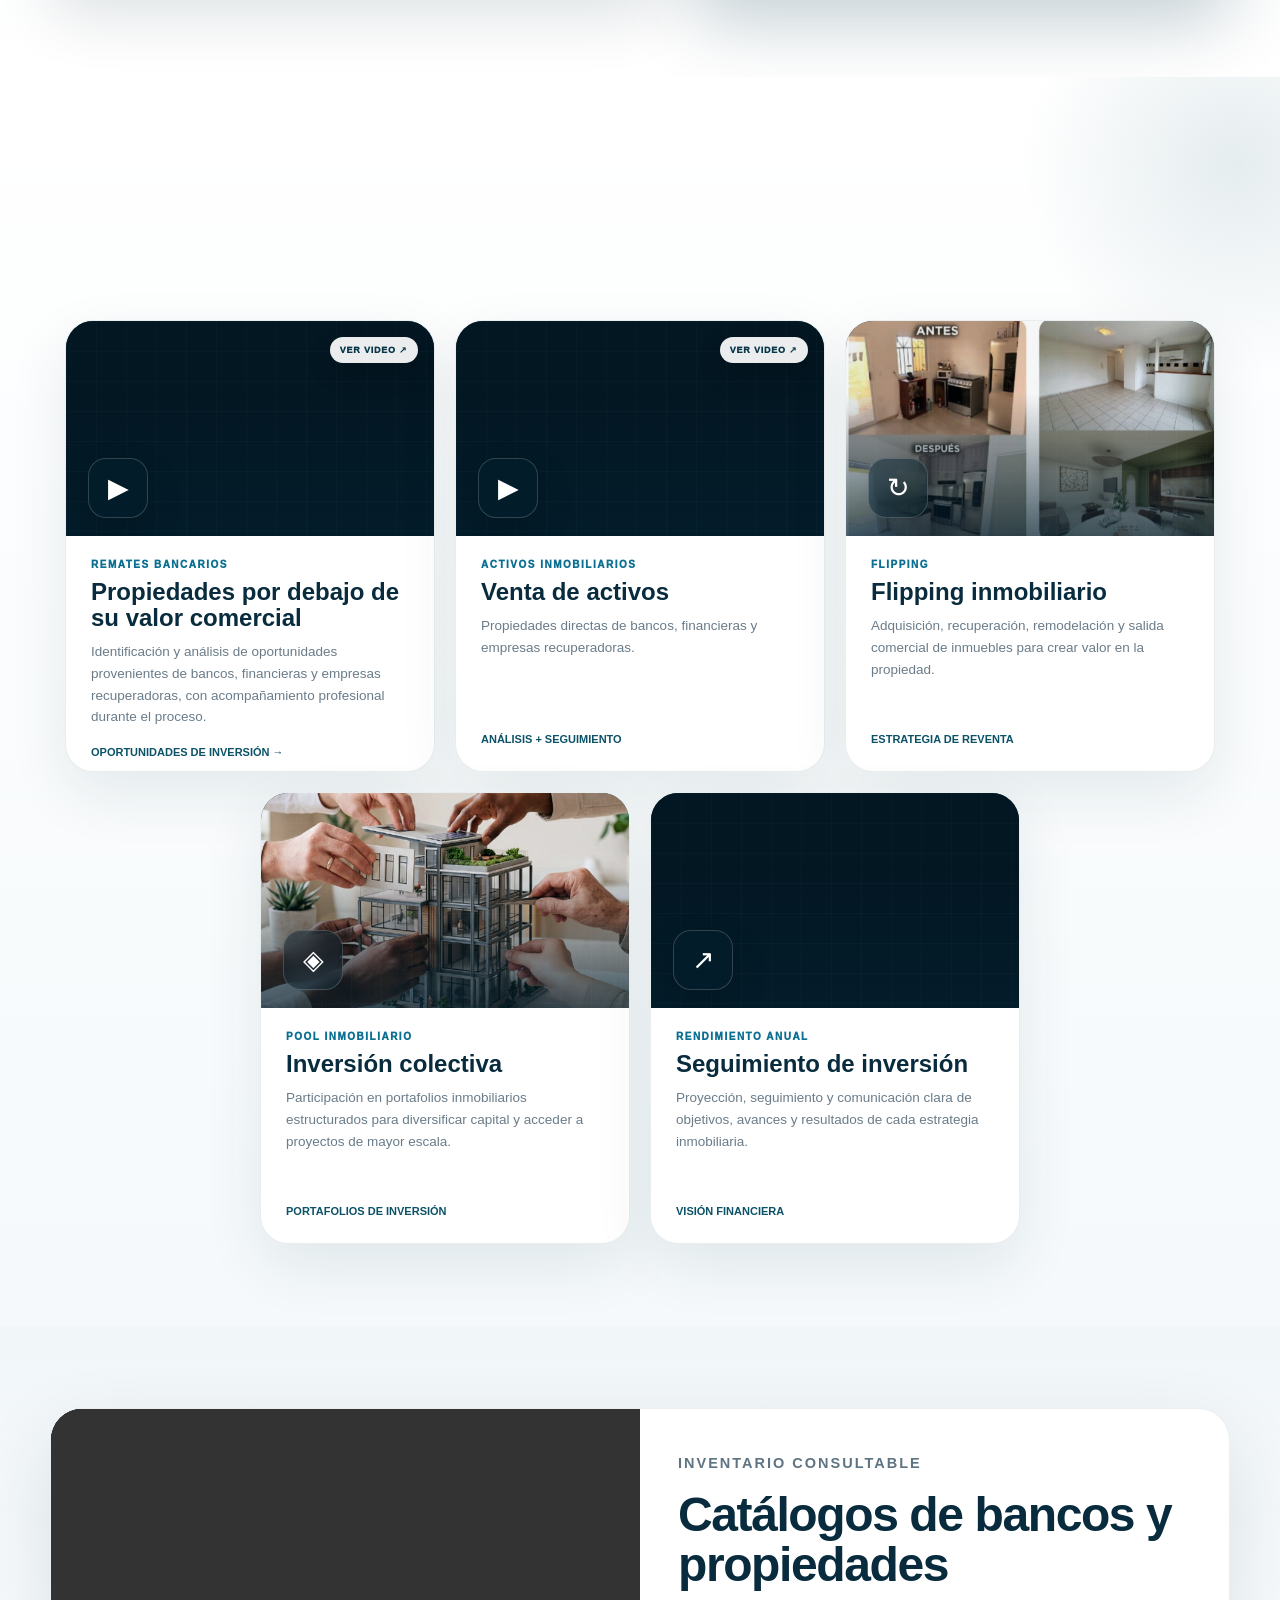
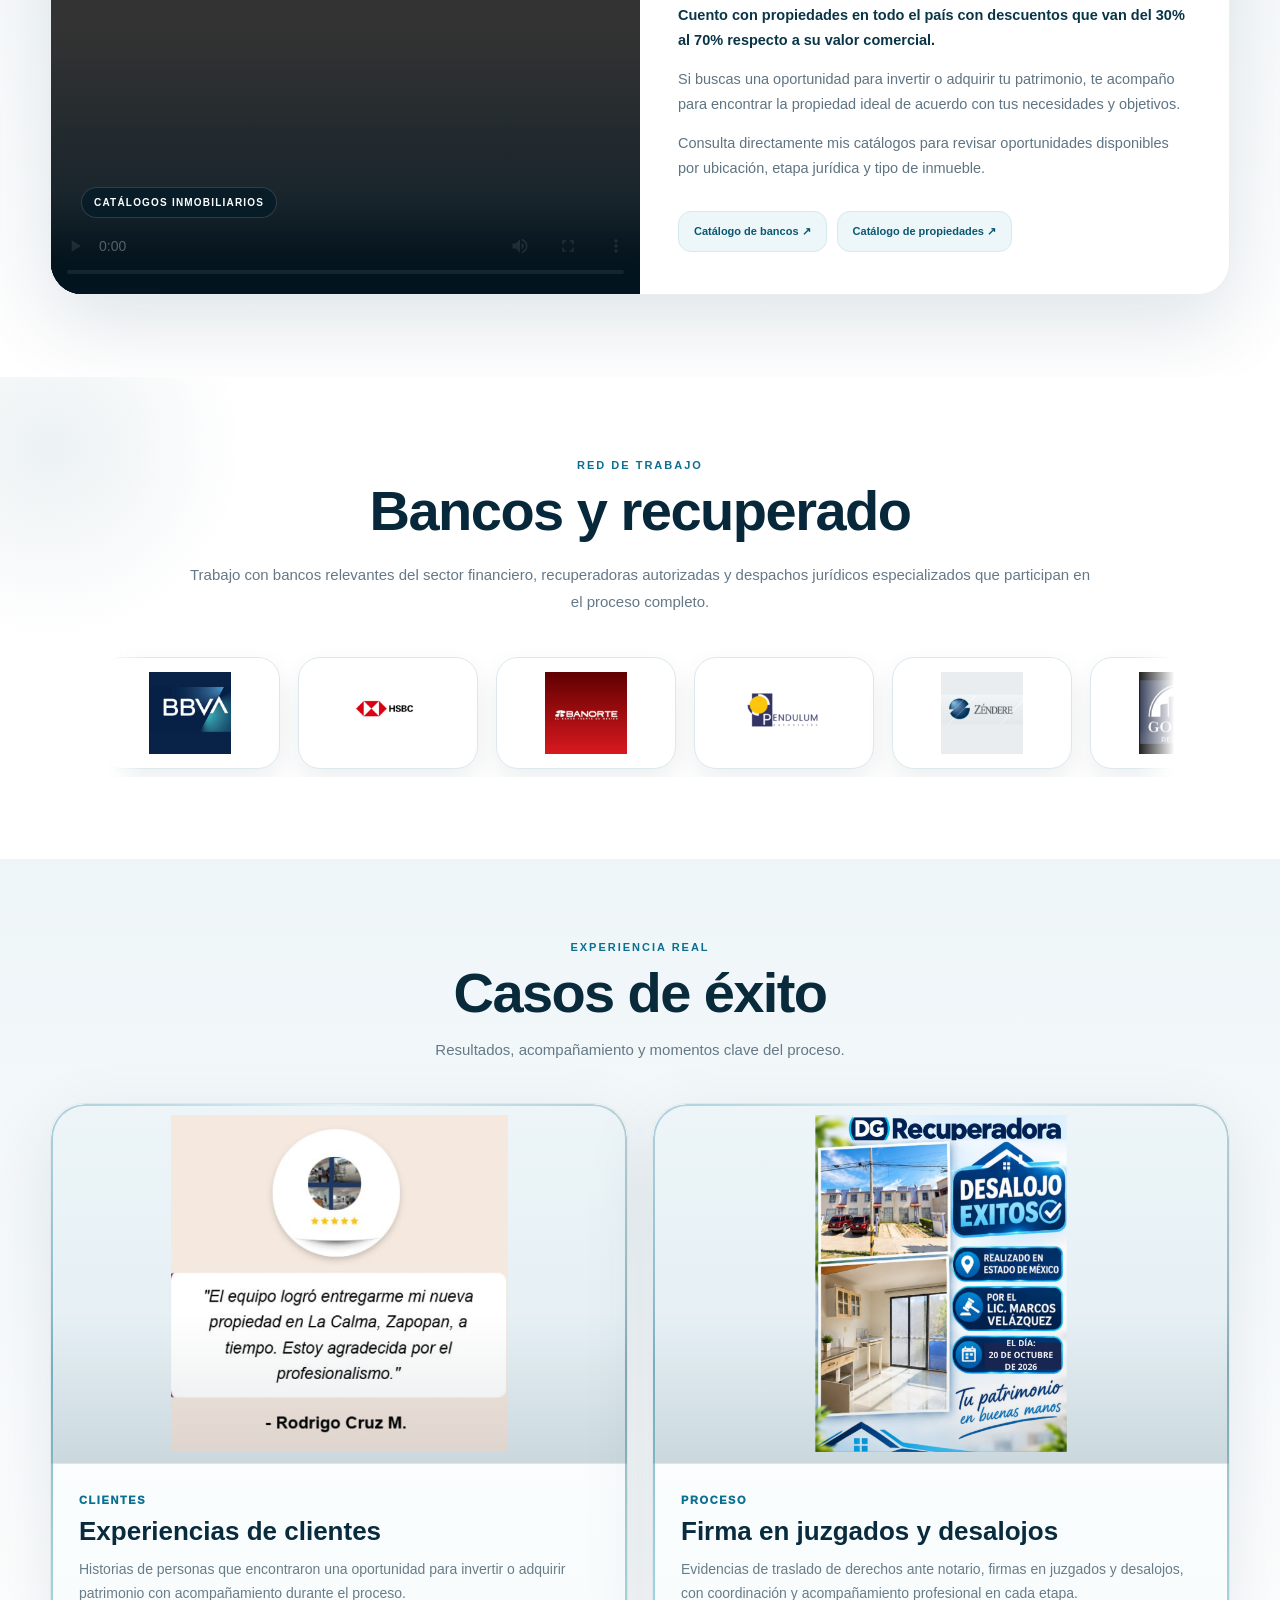
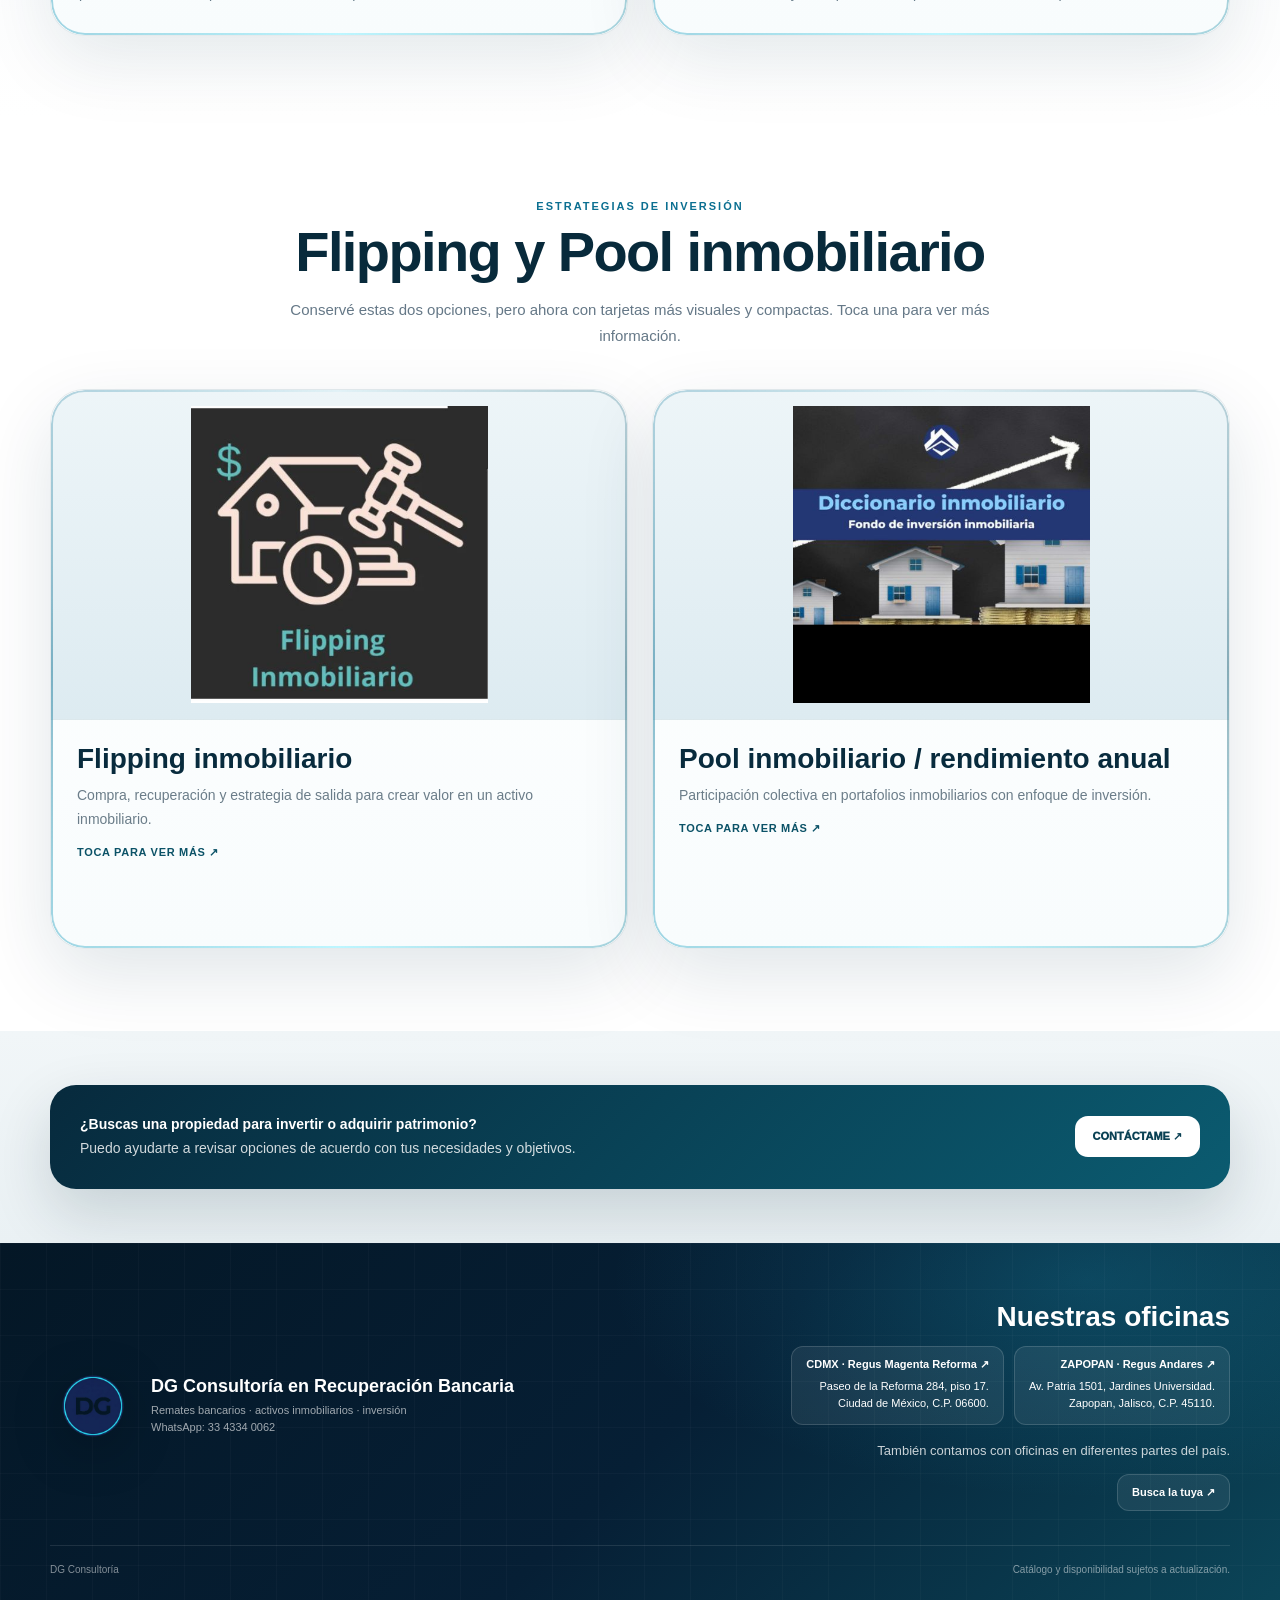
==== commit af442667: "evidencias" ====
--- a/index.html
+++ b/index.html
@@ -546,13 +546,21 @@
         </article>
         <article class="case-card reveal">
           <div class="case-media carousel" data-interval="3900">
-            <img class="active" src="Financial Advisor Logo in Dark Light Blue White Clean Minimalist Style  (1).jpg" alt="Firma en juzgado 1" loading="lazy" decoding="async">
-            <img src="Financial Advisor Logo in Dark Light Blue White Clean Minimalist Style  (2).jpg" alt="Firma en juzgado 2" loading="lazy" decoding="async">
-            <img src="Financial Advisor Logo in Dark Light Blue White Clean Minimalist Style  (3).jpg" alt="Firma en juzgado 3" loading="lazy" decoding="async">
-            <img src="Financial Advisor Logo in Dark Light Blue White Clean Minimalist Style  (4).jpg" alt="Firma en juzgado 4" loading="lazy" decoding="async">
-            <img src="Financial Advisor Logo in Dark Light Blue White Clean Minimalist Style  (5).jpg" alt="Firma en juzgado 5" loading="lazy" decoding="async">
+            <img class="active" src="DESALOJO2OOCTUBRE.png" alt="Evidencia de desalojo del 20 de octubre" loading="lazy" decoding="async">
+            <img src="notaria221.png" alt="Evidencia de traslado de derechos en Notaría 221" loading="lazy" decoding="async">
+            <img src="evidencia (1).jpg" alt="Evidencia del proceso 1" loading="lazy" decoding="async">
+            <img src="evidencia (2).jpg" alt="Evidencia del proceso 2" loading="lazy" decoding="async">
+            <img src="evidencia (3).jpg" alt="Evidencia del proceso 3" loading="lazy" decoding="async">
+            <img src="evidencia (4).jpg" alt="Evidencia del proceso 4" loading="lazy" decoding="async">
+            <img src="evidencia (5).jpg" alt="Evidencia del proceso 5" loading="lazy" decoding="async">
+            <img src="evidencia (6).jpg" alt="Evidencia del proceso 6" loading="lazy" decoding="async">
+            <img src="evidencia (7).jpg" alt="Evidencia del proceso 7" loading="lazy" decoding="async">
+            <img src="evidencia (8).jpg" alt="Evidencia del proceso 8" loading="lazy" decoding="async">
+            <img src="evidencia (9).jpg" alt="Evidencia del proceso 9" loading="lazy" decoding="async">
+            <img src="evidencia (10).jpg" alt="Evidencia del proceso 10" loading="lazy" decoding="async">
+            <img src="evidencia (11).jpg" alt="Evidencia del proceso 11" loading="lazy" decoding="async">
           </div>
-          <div class="case-body"><span>PROCESO</span><h3>Firma en juzgados</h3><p>Seguimiento durante momentos clave del proceso, con coordinación y acompañamiento profesional en cada etapa.</p></div>
+          <div class="case-body"><span>PROCESO</span><h3>Firma en juzgados y desalojos</h3><p>Evidencias de traslado de derechos ante notario, firmas en juzgados y desalojos, con coordinación y acompañamiento profesional en cada etapa.</p></div>
         </article>
       </div>
     </div>
@@ -637,7 +645,7 @@
       <div class="office-row"><a href="https://www.regus.com/es/mx" target="_blank" rel="noopener noreferrer">Busca la tuya ↗</a></div>
     </div>
   </div>
-  <div class="shell footer-bottom"><span>DG Consultoría · 2026</span><span>Catálogo y disponibilidad sujetos a actualización.</span></div>
+  <div class="shell footer-bottom"><span>DG Consultoría</span><span>Catálogo y disponibilidad sujetos a actualización.</span></div>
 </footer>
 
 <script>
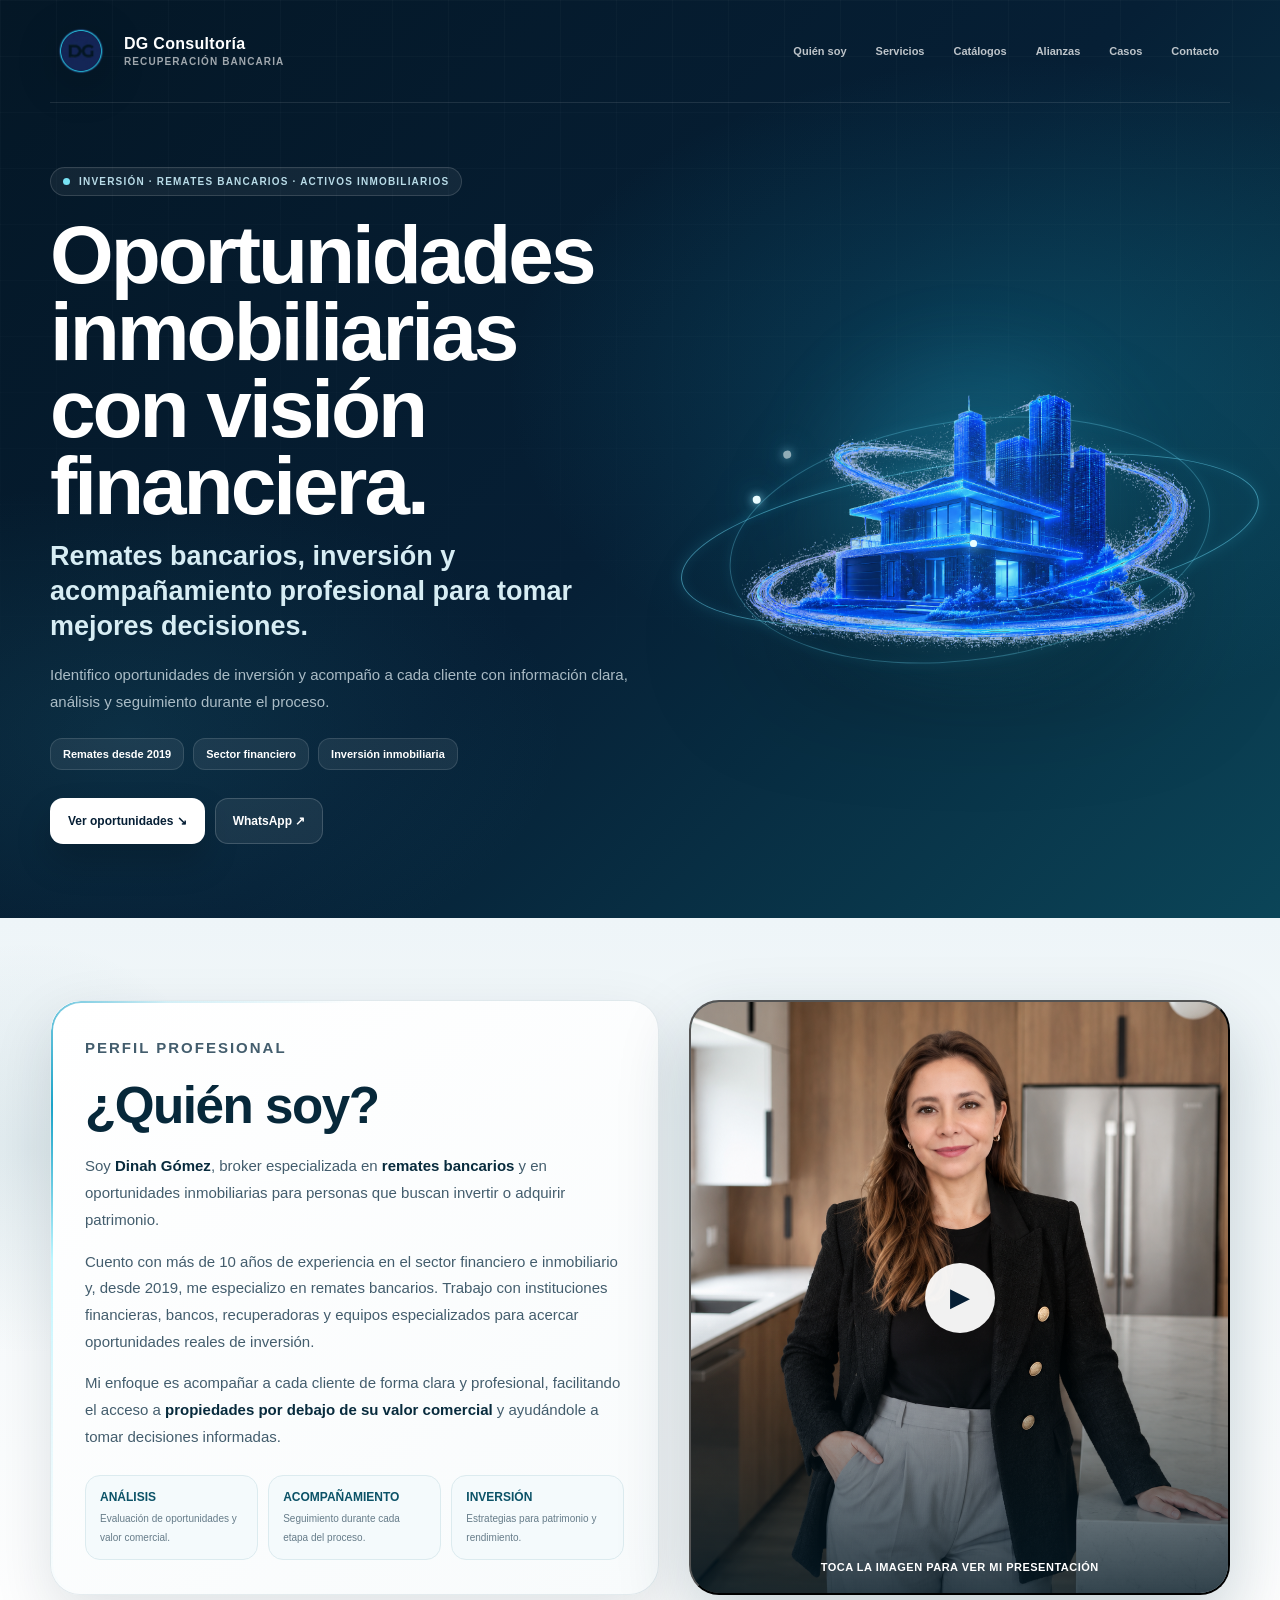
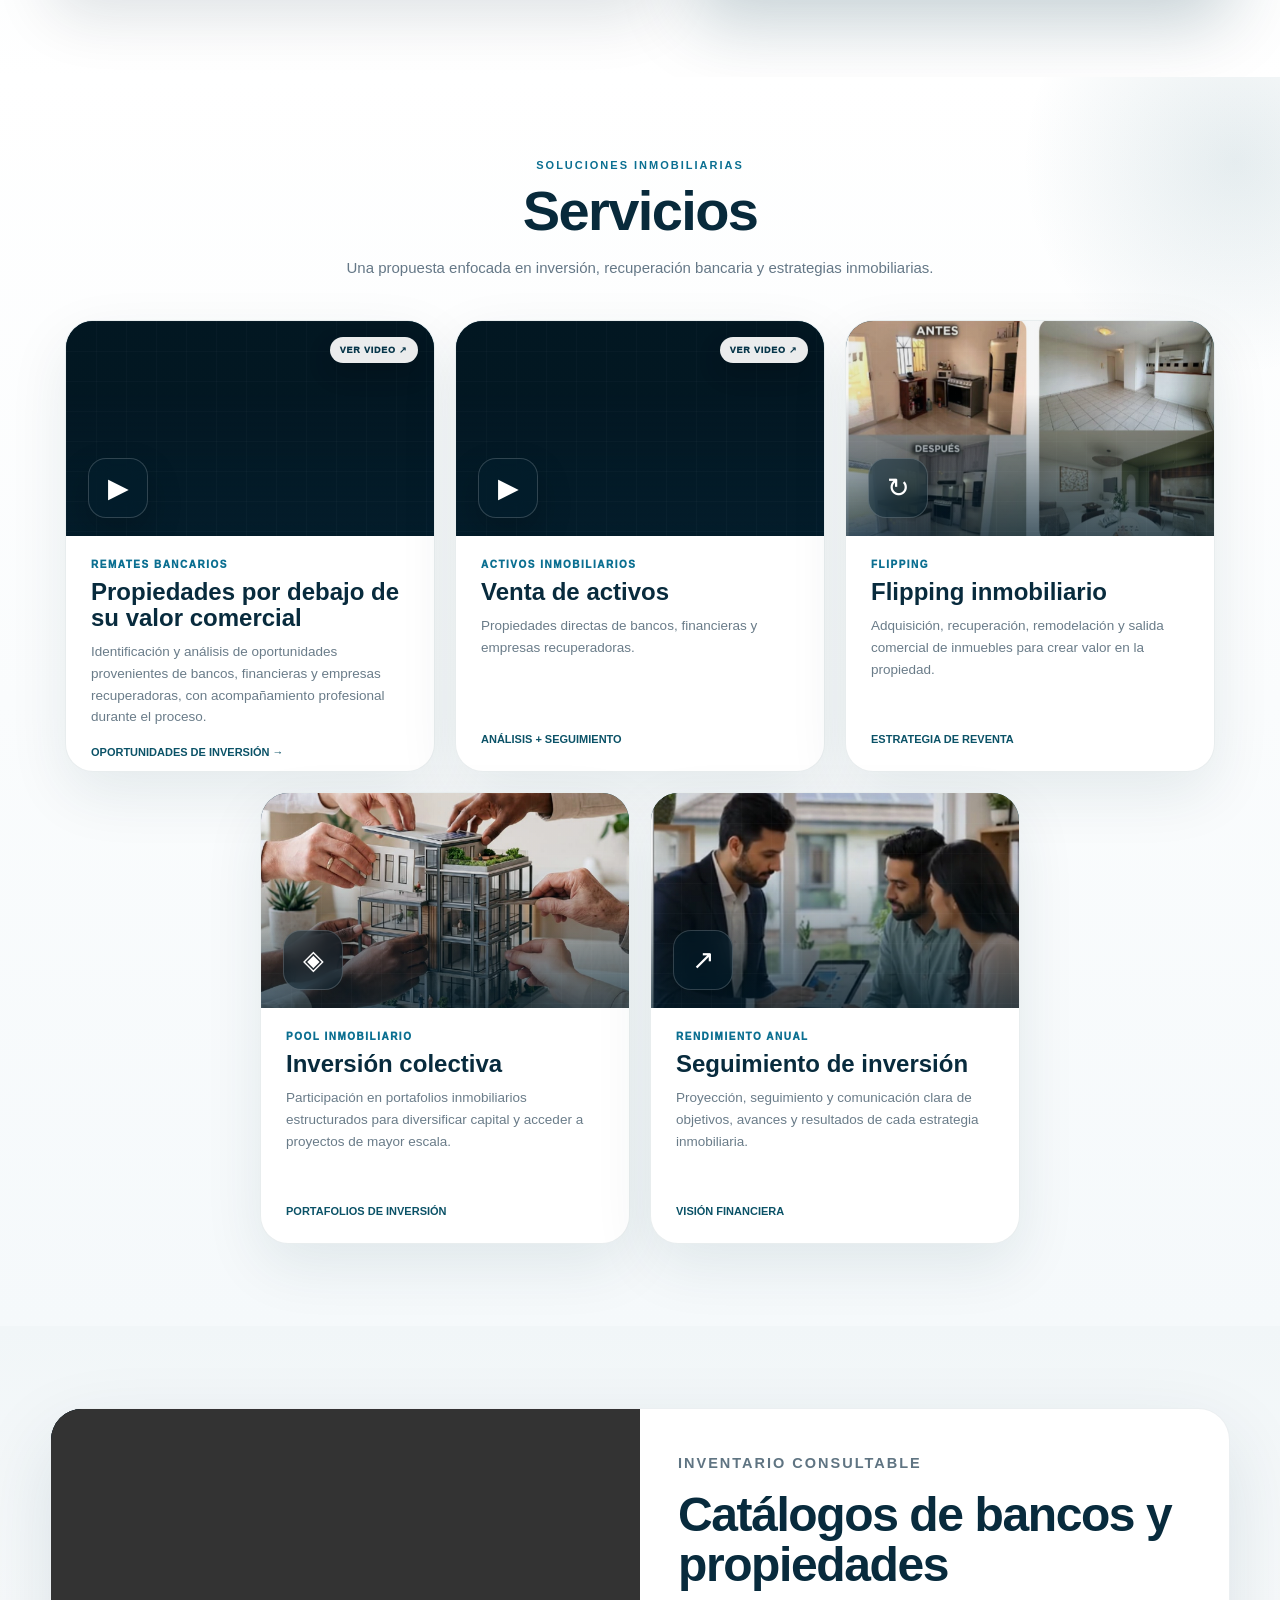
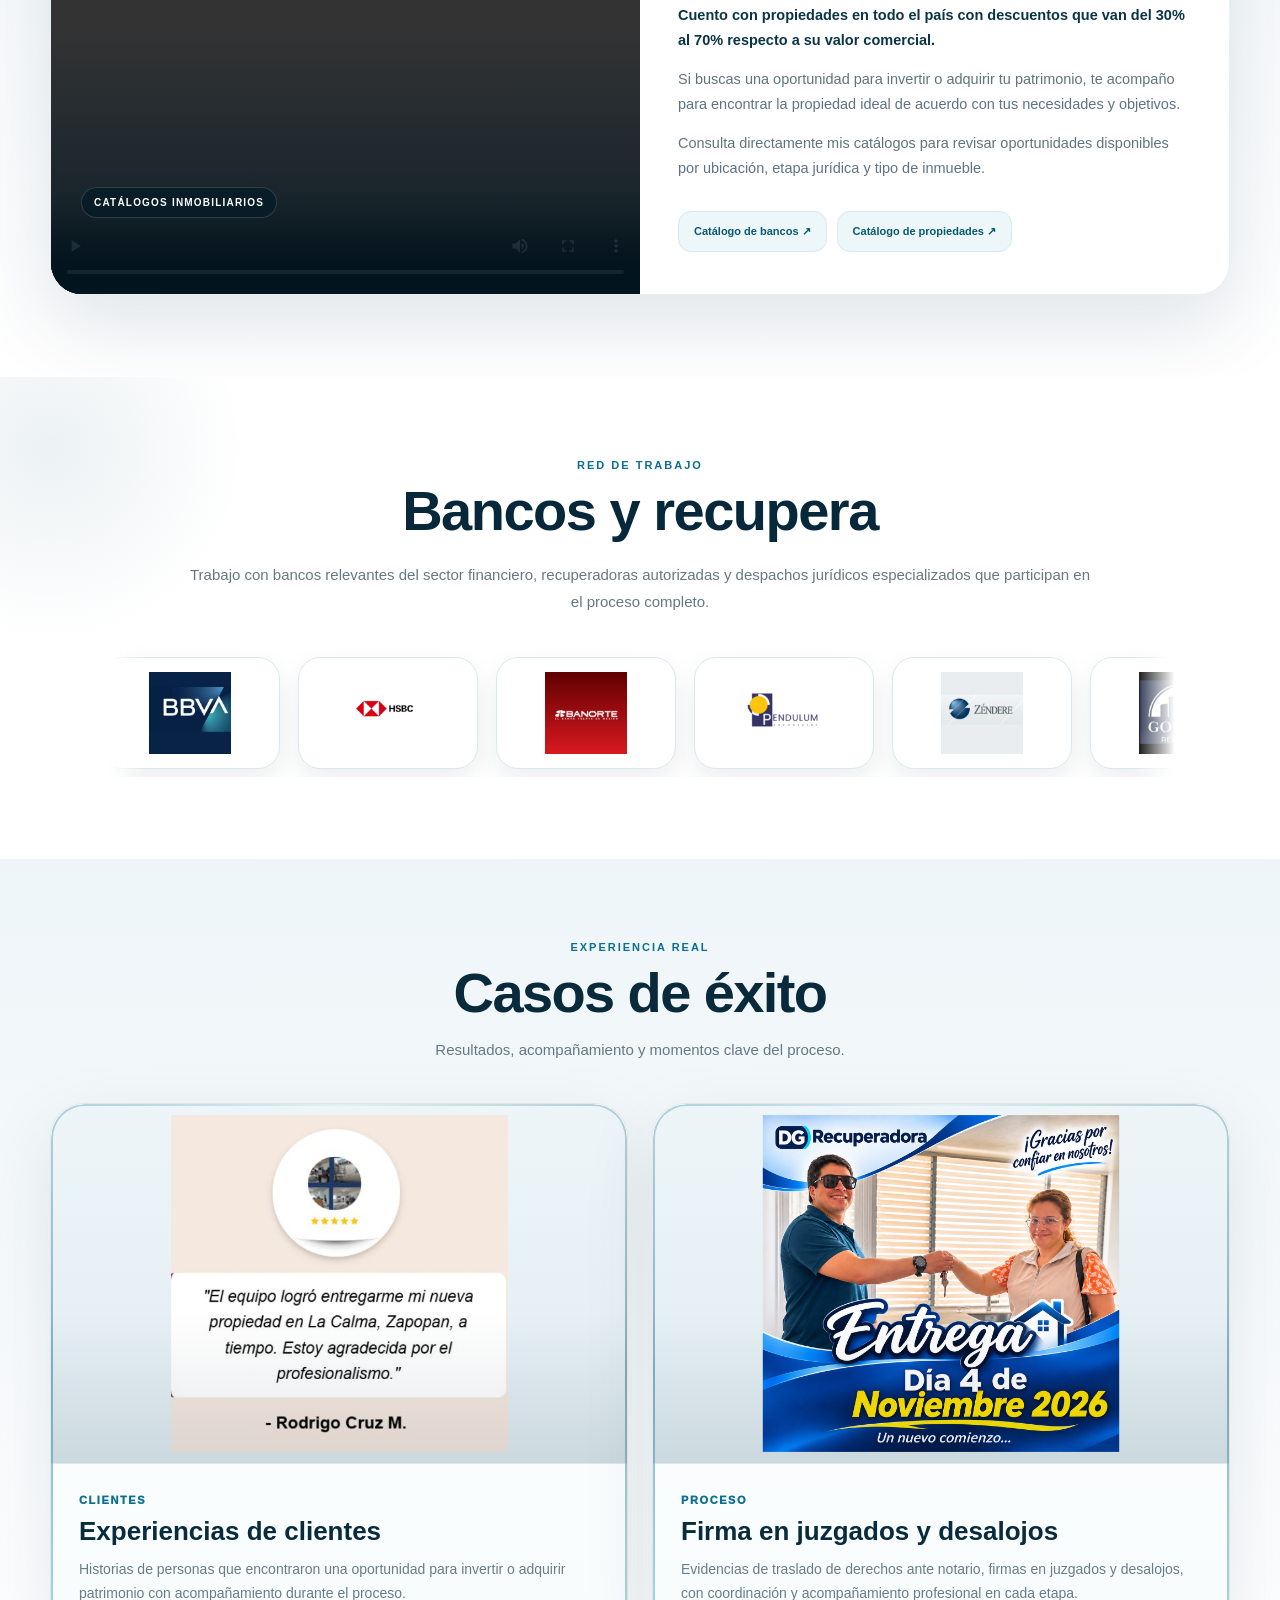
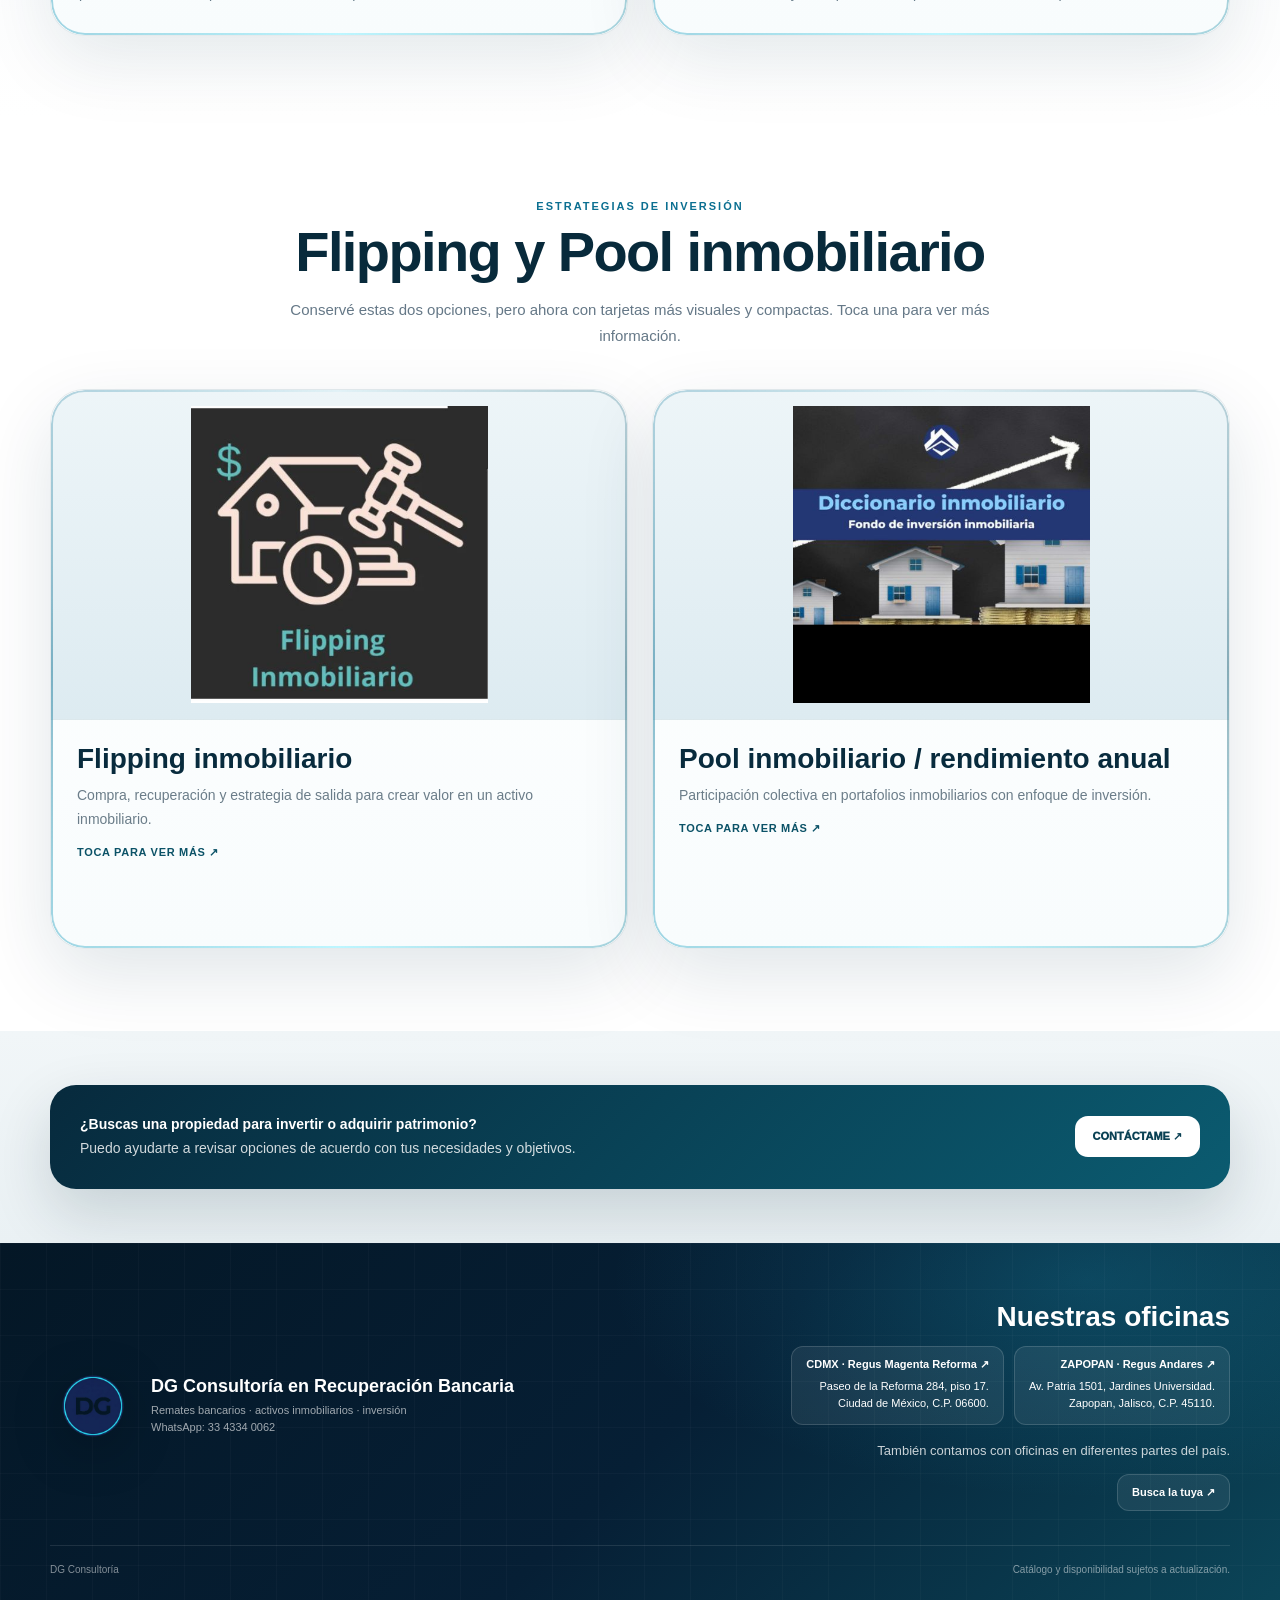
==== commit bcea7fe9: "llaves" ====
--- a/index.html
+++ b/index.html
@@ -546,8 +546,10 @@
         </article>
         <article class="case-card reveal">
           <div class="case-media carousel" data-interval="3900">
-            <img class="active" src="DESALOJO2OOCTUBRE.png" alt="Evidencia de desalojo del 20 de octubre" loading="lazy" decoding="async">
+            <img class="active" src="[data-uri]